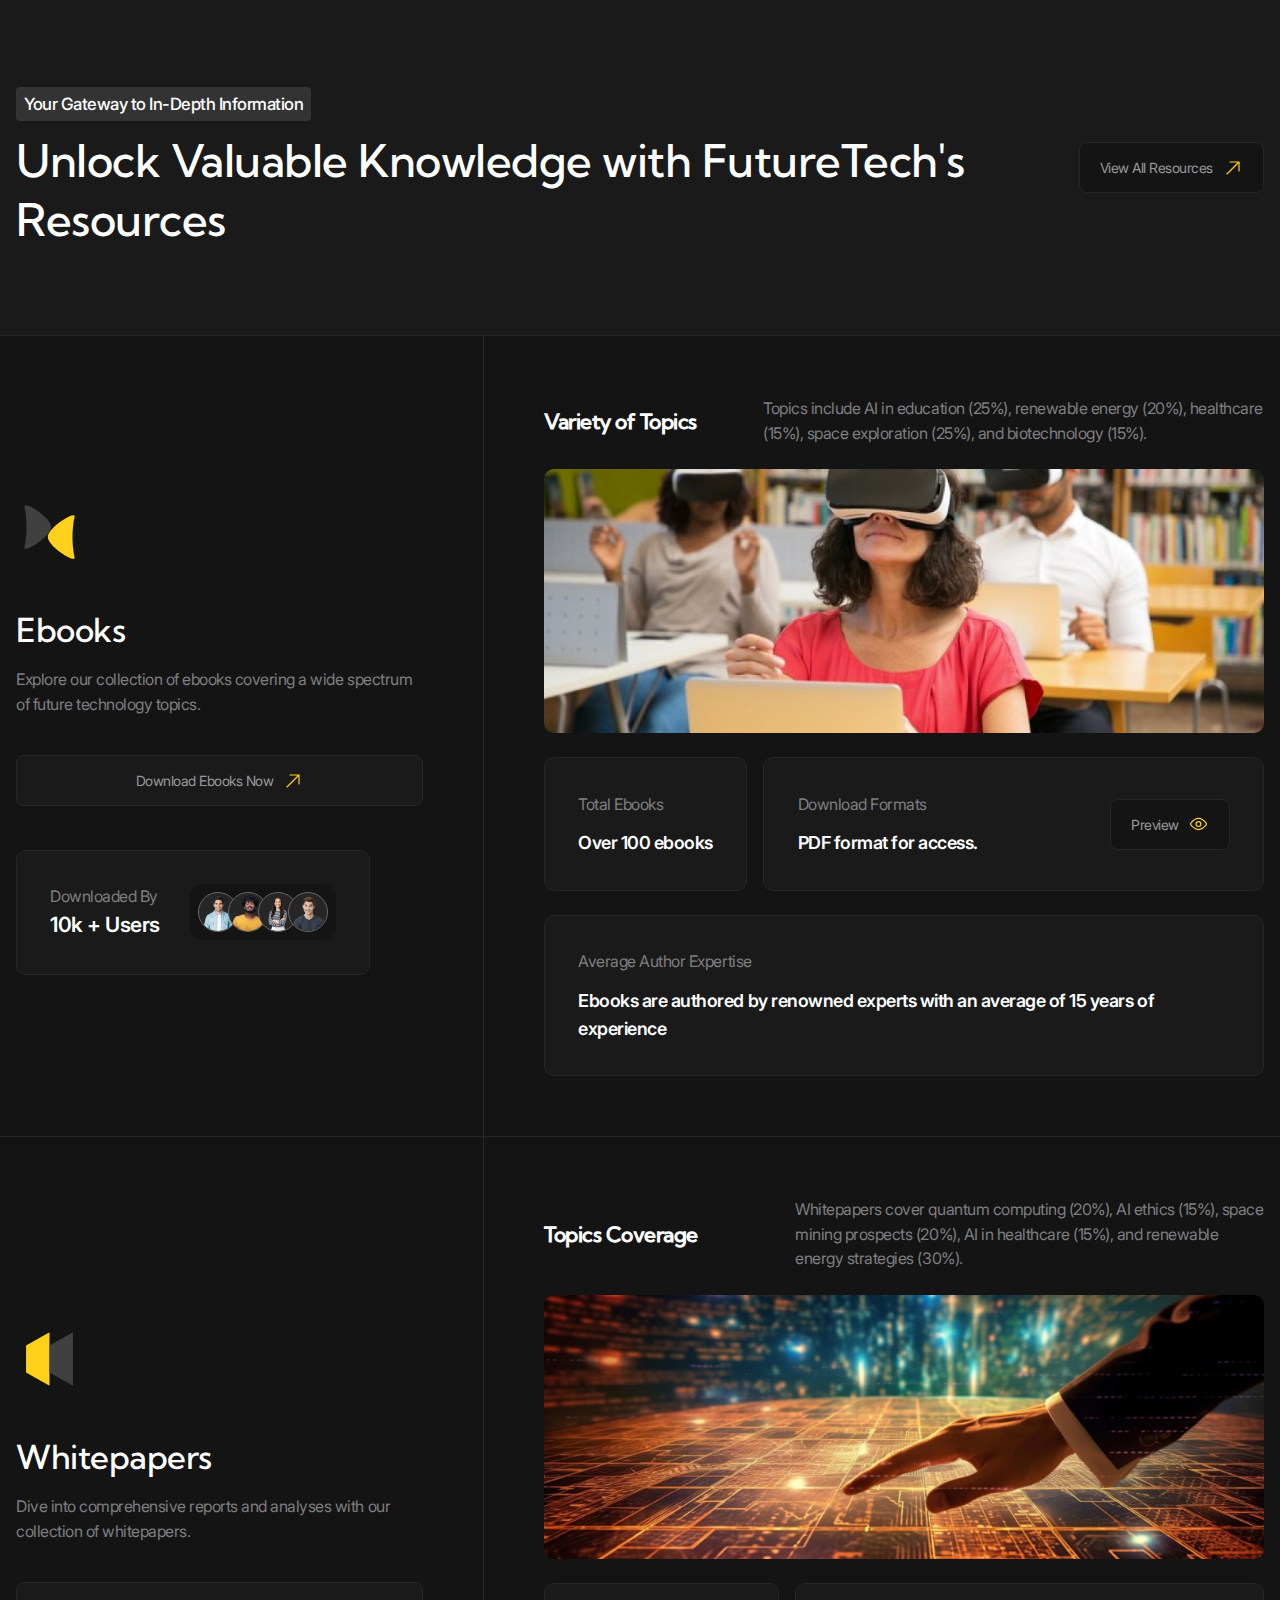
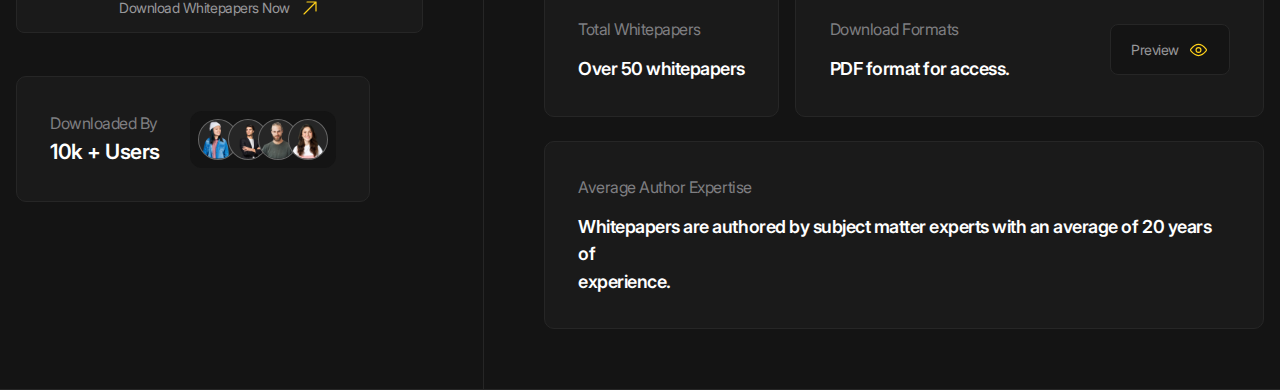
==== index.html @ 42b925a2 "made layout and adaptation of the resources section" ====
<!doctype html>
<html lang="en">
<head>
    <meta charset="UTF-8">
    <meta name="viewport"
          content="width=device-width, user-scalable=no, initial-scale=1.0, maximum-scale=1.0, minimum-scale=1.0">
    <meta http-equiv="X-UA-Compatible" content="ie=edge">
    <title>Future Tech | Home</title>
    <link rel="stylesheet" href="./styles/main.css">
    <script src="./scripts/main.js" type="module" defer></script>
</head>
<body>
<header class="header" data-js-header>
    <div class="header__promo">
        <div class="header__promo-inner container">
            <a href="#!" class="header__promo-link"><span class="icon icon__yellow-arrow">Subscribe to our Newsletter For New & latest Blogs and Resources</span></a>
        </div>
    </div>
    <div class="header__body">
        <div class="header__body-inner container">
            <a href="/" class="header__logo logo" aria-label="Home" title="Home">
                <img src="./images/logo.svg" alt="" class="logo__image" width="179" height="50">
            </a>
            <div class="header__overlay" data-js-header-overlay>
                <nav class="header__menu">
                    <ul class="header__menu-list">
                        <li class="header__menu-item">
                            <a href="#!" class="header__menu-link is-active">Home</a>
                        </li>
                        <li class="header__menu-item">
                            <a href="#!" class="header__menu-link">News</a>
                        </li>
                        <li class="header__menu-item">
                            <a href="#!" class="header__menu-link">Podcasts</a>
                        </li>
                        <li class="header__menu-item">
                            <a href="#!" class="header__menu-link">Resources</a>
                        </li>
                    </ul>
                </nav>
                <a href="#!" class="header__contact-us-link button button--accent">Contact Us</a>
            </div>

            <button
                    class="header__burger-button burger-button visible-mobile"
                    type="button"
                    aria-label="Open Menu"
                    title="Open Menu"
                    data-js-header-burger-button
            >
                <span class="burger-button__line"></span>
                <span class="burger-button__line"></span>
                <span class="burger-button__line"></span>
            </button>
        </div>
    </div>
</header>
<main>
    <section class="hero" aria-labelledby="hero-title">
        <div class="hero__main container">
            <div class="hero__body">
                <p class="hero__subtitle">Your Journey to Tomorrow Begins Here</p>
                <h1 class="hero__title" id="hero-title">Explore the Frontiers of Artificial Intelligence</h1>
                <div class="hero__description">
                    <p>Welcome to the epicenter of AI innovation. FutureTech AI News is your passport to a world where
                        machines think, learn, and reshape the future. Join us on this visionary expedition into the
                        heart of AI.</p>
                </div>
            </div>
            <div class="hero__metrics metrics full-vw-line full-vw-line--top full-vw-line--left">
                <dl class="metrics__list">
                    <div class="metrics__item">
                        <dt class="metrics__key">Resources available</dt>
                        <dd class="metrics__value h3">300 <span class="metrics__sign">+</span></dd>
                    </div>
                    <div class="metrics__item">
                        <dt class="metrics__key">Total Downloads</dt>
                        <dd class="metrics__value h3">12k <span class="metrics__sign">+</span></dd>
                    </div>
                    <div class="metrics__item">
                        <dt class="metrics__key">Active Users</dt>
                        <dd class="metrics__value h3">10k <span class="metrics__sign">+</span></dd>
                    </div>
                </dl>
            </div>
            <div class="hero__resources-preview resources-preview">
                <div class="hero__resources-preview__team team">
                    <img src="./images/team/1.png" alt="" width="60" height="60" class="team__person" loading="lazy">
                    <img src="./images/team/2.png" alt="" width="60" height="60" class="team__person" loading="lazy">
                    <img src="./images/team/3.png" alt="" width="60" height="60" class="team__person" loading="lazy">
                    <img src="./images/team/4.png" alt="" width="60" height="60" class="team__person" loading="lazy">
                </div>
                <div class="resources-preview__body">
                    <p class="resources-preview__title h5">Explore 1000+ resources</p>
                    <p class="resources-preview__subtitle">Over 1,000 articles on emerging tech trends and
                        breakthroughs.</p>
                </div>
                <a href="#!" class="resources-preview__button button">
                    <span class="icon icon__yellow-arrow">Explore Resources</span>
                </a>
            </div>
        </div>
        <div class="hero__advantages">
            <h2 class="visually-hidden">Our advantages</h2>
            <ul class="hero__advantages-list container">
                <li class="hero__advantages-item">
                    <div class="advantage-card">
                        <img src="./images/advantages/icon-1.svg" alt="" width="50" height="50"
                             class="advantage-card__image" loading="lazy">
                        <a href="#!" class="advantage-card__link">
                            <h3 class="advantage-card__title h6">Latest News Updates</h3>
                            <p class="advantage-card__subtitle">Stay Current</p>
                        </a>
                        <p class="advantage-card__details">Over 1,000 articles published monthly</p>
                    </div>
                </li>
                <li class="hero__advantages-item">
                    <div class="advantage-card">
                        <img src="./images/advantages/icon-2.svg" alt="" width="50" height="50"
                             class="advantage-card__image" loading="lazy">
                        <a href="#!" class="advantage-card__link">
                            <h3 class="advantage-card__title h6">Expert Contributors</h3>
                            <p class="advantage-card__subtitle">Trusted Insights</p>
                        </a>
                        <p class="advantage-card__details">50+ renowned AI experts on our team</p>
                    </div>
                </li>
                <li class="hero__advantages-item">
                    <div class="advantage-card">
                        <img src="./images/advantages/icon-3.svg" alt="" width="50" height="50"
                             class="advantage-card__image" loading="lazy">
                        <a href="#!" class="advantage-card__link">
                            <h3 class="advantage-card__title h6">Global Readership</h3>
                            <p class="advantage-card__subtitle">Worldwide Impact</p>
                        </a>
                        <p class="advantage-card__details">2 million monthly readers</p>
                    </div>
                </li>
            </ul>
        </div>
    </section>

    <section class="section" aria-labelledby="features-title">
        <header class="section__header">
            <div class="section__header-inner container">
                <div class="section__header-info">
                    <p class="section__subtitle tag">Unlock the Power of</p>
                    <h2 class="section__title" id="features-title">FutureTech Features</h2>
                </div>
            </div>
        </header>
        <div class="section__body">
            <ul class="list">
                <li class="list__item">
                    <div class="card container">
                        <div class="card__preview">
                            <div class="card__preview-main">
                                <img
                                        class="card__preview-icon"
                                        src="./images/features/1.svg"
                                        alt=""
                                        width="80"
                                        height="80"
                                        loading="lazy"
                                >
                                <div class="card__preview-info">
                                    <h3 class="card__preview-title">Future Technology Blog</h3>
                                    <div class="card__preview-description">
                                        <p>Stay informed with our blog section dedicated to future technology.</p>
                                    </div>
                                </div>
                            </div>
                        </div>
                        <div class="card__body">
                            <div class="card__grid card__grid--2-cols">
                                <div class="card__cell tile">
                                    <h4 class="card__cell-title h5">Quantity</h4>
                                    <p class="card__cell-description">Over 1,000 articles on emerging tech trends and
                                        breakthroughs.</p>
                                </div>
                                <div class="card__cell tile">
                                    <h4 class="card__cell-title h5">Variety</h4>
                                    <p class="card__cell-description">Articles cover fields like AI, robotics,
                                        biotechnology, and more.</p>
                                </div>
                                <div class="card__cell tile">
                                    <h4 class="card__cell-title h5">Frequency</h4>
                                    <p class="card__cell-description">Fresh content added daily to keep you up to
                                        date.</p>
                                </div>
                                <div class="card__cell tile">
                                    <h4 class="card__cell-title h5">Authoritative</h4>
                                    <p class="card__cell-description">Written by our team of tech experts and industry
                                        professionals.</p>
                                </div>
                            </div>
                        </div>
                    </div>
                </li>
                <li class="list__item">
                    <div class="card container">
                        <div class="card__preview">
                            <div class="card__preview-main">
                                <img
                                        class="card__preview-icon"
                                        src="./images/features/2.svg"
                                        alt="" width="80"
                                        height="80"
                                        loading="lazy"
                                >
                                <div class="card__preview-info">
                                    <h3 class="card__preview-title">Research Insights Blogs</h3>
                                    <div class="card__preview-description">
                                        <p>Dive deep into future technology concepts with our research section.</p>
                                    </div>
                                </div>
                            </div>
                        </div>
                        <div class="card__body">
                            <div class="card__grid card__grid--2-cols">
                                <div class="card__cell tile">
                                    <h4 class="card__cell-title h5">Depth</h4>
                                    <p class="card__cell-description">500+ research articles for in-depth
                                        understanding.</p>
                                </div>
                                <div class="card__cell tile">
                                    <h4 class="card__cell-title h5">Graphics</h4>
                                    <p class="card__cell-description">Visual aids and infographics to enhance
                                        comprehension.</p>
                                </div>
                                <div class="card__cell tile">
                                    <h4 class="card__cell-title h5">Trends</h4>
                                    <p class="card__cell-description">Explore emerging trends in future technology
                                        research.</p>
                                </div>
                                <div class="card__cell tile">
                                    <h4 class="card__cell-title h5">Contributors</h4>
                                    <p class="card__cell-description">Contributions from tech researchers and
                                        academics.</p>
                                </div>
                            </div>
                        </div>
                    </div>
                </li>
            </ul>
        </div>
    </section>

    <section class="section" aria-labelledby="blog-title">
        <header class="section__header">
            <div class="section__header-inner container">
                <div class="section__header-info">
                    <p class="section__subtitle tag">A Knowledge Treasure Trove</p>
                    <h2 class="section__title" id="blog-title">Explore FutureTech's In-Depth Blog Posts</h2>
                </div>
                <a href="#!" class="section__link button"><span
                        class="icon icon__yellow-arrow">View All Blogs</span></a>
            </div>
        </header>
        <div class="section__body tabs" data-js-tabs>
            <h3 class="visually-hidden" id="category-title">Blog Category</h3>
            <header class="tabs__header">
                <div
                        class="tabs__buttons container"
                        role="tablist"
                        aria-labelledby="blog-category-title"
                >
                    <button
                            class="tabs__button is-active"
                            id="tab-1"
                            type="button"
                            role="tab"
                            aria-controls="tabpanel-1"
                            data-js-tabs-button
                            aria-selected="false"
                    >
                        All
                    </button>
                    <button
                            class="tabs__button"
                            id="tab-2"
                            type="button"
                            role="tab"
                            aria-controls="tabpanel-2"
                            data-js-tabs-button
                            aria-selected="false"
                            tabindex="-1"
                    >
                        Quantum Computing
                    </button>
                    <button
                            class="tabs__button"
                            id="tab-3"
                            type="button"
                            role="tab"
                            aria-controls="tabpanel-3"
                            data-js-tabs-button
                            aria-selected="false"
                            tabindex="-1"
                    >
                        AI Ethics
                    </button>
                    <button
                            class="tabs__button"
                            id="tab-4"
                            type="button"
                            role="tab"
                            aria-controls="tabpanel-4"
                            data-js-tabs-button
                            aria-selected="false"
                            tabindex="-1"
                    >
                        Space Exploration
                    </button>
                    <button
                            class="tabs__button"
                            id="tab-5"
                            type="button"
                            role="tab"
                            aria-controls="tabpanel-5"
                            data-js-tabs-button
                            aria-selected="false"
                            tabindex="-1"
                    >
                        Biotechnology
                    </button>
                    <button
                            class="tabs__button"
                            id="tab-6"
                            type="button"
                            role="tab"
                            aria-controls="tabpanel-6"
                            data-js-tabs-button
                            aria-selected="false"
                            tabindex="-1"
                    >
                        Renewable Energy
                    </button>

                </div>
            </header>
            <div class="tabs__body">
                <div
                        class="tabs__content is-active"
                        id="tabpanel-1"
                        aria-labelledby="tab-1"
                        tabindex="0"
                        data-js-tabs-content
                >
                    <ul class="list">
                        <li class="list__item">
                            <article class="blog-card container">
                                <div class="blog-card__author person-card">
                                    <img
                                            class="person-card__image"
                                            src="./images/blog/1.png"
                                            alt=""
                                            width="80" height="80" loading="lazy"
                                    >
                                    <div class="person-card__body">
                                        <p class="person-card__name">John Techson</p>
                                        <p class="person-card__department">Quantum Computing</p>
                                    </div>
                                </div>
                                <div class="blog-card__body">
                                    <time class="blog-card__date h6" datetime="2023-10-15">October 15, 2023</time>
                                    <div class="blog-card__info">
                                        <h4 class="blog-card__title">The Quantum Leap in Computing</h4>
                                        <div class="blog-card__description">
                                            Explore the revolution in quantum computing, its applications, and its
                                            potential impact on various industries.
                                        </div>
                                    </div>
                                    <div class="blog-card__actions blog-actions">
                                        <ul class="blog-actions__list">
                                            <li class="blog-actions__item">
                                                <button
                                                        class="blog-actions__button is-active"
                                                        type="button"
                                                        aria-label="Dislike"
                                                        title="Dislike"
                                                >
                                                    <span class="blog-actions__icon-wrapper">
                                                        <svg width="24" height="25" viewBox="0 0 24 25" fill="none"
                                                             xmlns="http://www.w3.org/2000/svg">
                                                        <path d="M11.645 21.4107L11.6384 21.4071L11.6158 21.3949C11.5965 21.3844 11.5689 21.3693 11.5336 21.3496C11.4629 21.3101 11.3612 21.2524 11.233 21.1769C10.9765 21.0261 10.6132 20.8039 10.1785 20.515C9.31074 19.9381 8.15122 19.0901 6.9886 18.0063C4.68781 15.8615 2.25 12.6751 2.25 8.75C2.25 5.82194 4.7136 3.5 7.6875 3.5C9.43638 3.5 11.0023 4.29909 12 5.5516C12.9977 4.29909 14.5636 3.5 16.3125 3.5C19.2864 3.5 21.75 5.82194 21.75 8.75C21.75 12.6751 19.3122 15.8615 17.0114 18.0063C15.8488 19.0901 14.6893 19.9381 13.8215 20.515C13.3868 20.8039 13.0235 21.0261 12.767 21.1769C12.6388 21.2524 12.5371 21.3101 12.4664 21.3496C12.4311 21.3693 12.4035 21.3844 12.3842 21.3949L12.3616 21.4071L12.355 21.4107L12.3523 21.4121C12.1323 21.5289 11.8677 21.5289 11.6477 21.4121L11.645 21.4107Z"
                                                              stroke="#666666" stroke-width="1.5"
                                                              stroke-linejoin="round"/>
                                                        </svg>

                                                    </span>
                                                    <span>24.5k</span>
                                                </button>
                                            </li>
                                            <li class="blog-actions__item">
                                                <button
                                                        class="blog-actions__button"
                                                        type="button"
                                                        aria-label="Discuss"
                                                        title="Discuss"
                                                >
                                                    <span class="blog-actions__icon-wrapper">
                                                        <svg width="24" height="25" viewBox="0 0 24 25" fill="none"
                                                             xmlns="http://www.w3.org/2000/svg">
                                                        <path d="M8.48581 19.6888C9.54657 20.2083 10.7392 20.5 12 20.5C16.4183 20.5 20 16.9183 20 12.5C20 8.08172 16.4183 4.5 12 4.5C7.58172 4.5 4 8.08172 4 12.5C4 14.1401 4.49356 15.665 5.34026 16.9341M8.48581 19.6888L4 20.5L5.34026 16.9341M8.48581 19.6888L8.49231 19.6877M5.34026 16.9341L5.34154 16.9308"
                                                              stroke="#666666" stroke-width="1.5" stroke-linecap="round"
                                                              stroke-linejoin="round"/>
                                                        </svg>
                                                    </span>
                                                    <span>50</span>
                                                </button>
                                            </li>
                                            <li class="blog-actions__item">
                                                <button
                                                        class="blog-actions__button"
                                                        type="button"
                                                        aria-label="Share"
                                                        title="Share"
                                                >
                                                    <span class="blog-actions__icon-wrapper">
                                                        <svg width="24" height="25" viewBox="0 0 24 25" fill="none"
                                                             xmlns="http://www.w3.org/2000/svg">
                                                        <path d="M10.0384 14.4616L4.1719 11.7951C3.36454 11.4281 3.39898 10.2697 4.22673 9.95134L18.8999 4.30781C19.7087 3.99675 20.5033 4.79139 20.1922 5.60013L14.5487 20.2733C14.2303 21.1011 13.072 21.1355 12.705 20.3281L10.0384 14.4616ZM10.0384 14.4616L14.4231 10.077"
                                                              stroke="#666666" stroke-width="1.5" stroke-linecap="round"
                                                              stroke-linejoin="round"/>
                                                        </svg>
                                                    </span>
                                                    <span>20</span>
                                                </button>
                                            </li>
                                        </ul>
                                    </div>
                                </div>
                                <a href="#!" class="blog-card__link button">
                                    <span class="icon icon__yellow-arrow">View Blog</span>
                                </a>
                            </article>
                        </li>
                        <li class="list__item">
                            <article class="blog-card container">
                                <div class="blog-card__author person-card">
                                    <img
                                            class="person-card__image"
                                            src="./images/blog/2.png"
                                            alt=""
                                            width="80" height="80" loading="lazy"
                                    >
                                    <div class="person-card__body">
                                        <p class="person-card__name">Sarah Ethicist</p>
                                        <p class="person-card__department">AI Ethics</p>
                                    </div>
                                </div>
                                <div class="blog-card__body">
                                    <time class="blog-card__date h6" datetime="2023-9-5">November 5, 2023</time>
                                    <div class="blog-card__info">
                                        <h4 class="blog-card__title">The Ethical Dilemmas of AI</h4>
                                        <div class="blog-card__description">
                                            A deep dive into ethical challenges posed by AI, including bias, privacy,
                                            and transparency.
                                        </div>
                                    </div>
                                    <div class="blog-card__actions blog-actions">
                                        <ul class="blog-actions__list">
                                            <li class="blog-actions__item">
                                                <button
                                                        class="blog-actions__button"
                                                        type="button"
                                                        aria-label="Like"
                                                        title="Like"
                                                >
                                                    <span class="blog-actions__icon-wrapper">
                                                        <svg width="24" height="25" viewBox="0 0 24 25" fill="none"
                                                             xmlns="http://www.w3.org/2000/svg">
                                                        <path d="M11.645 21.4107L11.6384 21.4071L11.6158 21.3949C11.5965 21.3844 11.5689 21.3693 11.5336 21.3496C11.4629 21.3101 11.3612 21.2524 11.233 21.1769C10.9765 21.0261 10.6132 20.8039 10.1785 20.515C9.31074 19.9381 8.15122 19.0901 6.9886 18.0063C4.68781 15.8615 2.25 12.6751 2.25 8.75C2.25 5.82194 4.7136 3.5 7.6875 3.5C9.43638 3.5 11.0023 4.29909 12 5.5516C12.9977 4.29909 14.5636 3.5 16.3125 3.5C19.2864 3.5 21.75 5.82194 21.75 8.75C21.75 12.6751 19.3122 15.8615 17.0114 18.0063C15.8488 19.0901 14.6893 19.9381 13.8215 20.515C13.3868 20.8039 13.0235 21.0261 12.767 21.1769C12.6388 21.2524 12.5371 21.3101 12.4664 21.3496C12.4311 21.3693 12.4035 21.3844 12.3842 21.3949L12.3616 21.4071L12.355 21.4107L12.3523 21.4121C12.1323 21.5289 11.8677 21.5289 11.6477 21.4121L11.645 21.4107Z"
                                                              stroke="#666666" stroke-width="1.5"
                                                              stroke-linejoin="round"/>
                                                        </svg>

                                                    </span>
                                                    <span>32k</span>
                                                </button>
                                            </li>
                                            <li class="blog-actions__item">
                                                <button
                                                        class="blog-actions__button"
                                                        type="button"
                                                        aria-label="Discuss"
                                                        title="Discuss"
                                                >
                                                    <span class="blog-actions__icon-wrapper">
                                                        <svg width="24" height="25" viewBox="0 0 24 25" fill="none"
                                                             xmlns="http://www.w3.org/2000/svg">
                                                        <path d="M8.48581 19.6888C9.54657 20.2083 10.7392 20.5 12 20.5C16.4183 20.5 20 16.9183 20 12.5C20 8.08172 16.4183 4.5 12 4.5C7.58172 4.5 4 8.08172 4 12.5C4 14.1401 4.49356 15.665 5.34026 16.9341M8.48581 19.6888L4 20.5L5.34026 16.9341M8.48581 19.6888L8.49231 19.6877M5.34026 16.9341L5.34154 16.9308"
                                                              stroke="#666666" stroke-width="1.5" stroke-linecap="round"
                                                              stroke-linejoin="round"/>
                                                        </svg>
                                                    </span>
                                                    <span>72</span>
                                                </button>
                                            </li>
                                            <li class="blog-actions__item">
                                                <button
                                                        class="blog-actions__button"
                                                        type="button"
                                                        aria-label="Share"
                                                        title="Share"
                                                >
                                                    <span class="blog-actions__icon-wrapper">
                                                        <svg width="24" height="25" viewBox="0 0 24 25" fill="none"
                                                             xmlns="http://www.w3.org/2000/svg">
                                                        <path d="M10.0384 14.4616L4.1719 11.7951C3.36454 11.4281 3.39898 10.2697 4.22673 9.95134L18.8999 4.30781C19.7087 3.99675 20.5033 4.79139 20.1922 5.60013L14.5487 20.2733C14.2303 21.1011 13.072 21.1355 12.705 20.3281L10.0384 14.4616ZM10.0384 14.4616L14.4231 10.077"
                                                              stroke="#666666" stroke-width="1.5" stroke-linecap="round"
                                                              stroke-linejoin="round"/>
                                                        </svg>
                                                    </span>
                                                    <span>18</span>
                                                </button>
                                            </li>
                                        </ul>
                                    </div>
                                </div>
                                <a href="#!" class="blog-card__link button">
                                    <span class="icon icon__yellow-arrow">View Blog</span>
                                </a>
                            </article>
                        </li>
                        <li class="list__item">
                            <article class="blog-card container">
                                <div class="blog-card__author person-card">
                                    <img
                                            class="person-card__image"
                                            src="./images/blog/3.png"
                                            alt=""
                                            width="80" height="80" loading="lazy"
                                    >
                                    <div class="person-card__body">
                                        <p class="person-card__name">Astronomer X</p>
                                        <p class="person-card__department">Space Exploration</p>
                                    </div>
                                </div>
                                <div class="blog-card__body">
                                    <time class="blog-card__date h6" datetime="2023-10-11">December 10, 2023</time>
                                    <div class="blog-card__info">
                                        <h4 class="blog-card__title">The Quantum Leap in Computing</h4>
                                        <div class="blog-card__description">
                                            Explore the revolution in quantum computing, its applications, and its
                                            potential impact on various industries.
                                        </div>
                                    </div>
                                    <div class="blog-card__actions blog-actions">
                                        <ul class="blog-actions__list">
                                            <li class="blog-actions__item">
                                                <button
                                                        class="blog-actions__button"
                                                        type="button"
                                                        aria-label="Like"
                                                        title="Like"
                                                >
                                                    <span class="blog-actions__icon-wrapper">
                                                        <svg width="24" height="25" viewBox="0 0 24 25" fill="none"
                                                             xmlns="http://www.w3.org/2000/svg">
                                                        <path d="M11.645 21.4107L11.6384 21.4071L11.6158 21.3949C11.5965 21.3844 11.5689 21.3693 11.5336 21.3496C11.4629 21.3101 11.3612 21.2524 11.233 21.1769C10.9765 21.0261 10.6132 20.8039 10.1785 20.515C9.31074 19.9381 8.15122 19.0901 6.9886 18.0063C4.68781 15.8615 2.25 12.6751 2.25 8.75C2.25 5.82194 4.7136 3.5 7.6875 3.5C9.43638 3.5 11.0023 4.29909 12 5.5516C12.9977 4.29909 14.5636 3.5 16.3125 3.5C19.2864 3.5 21.75 5.82194 21.75 8.75C21.75 12.6751 19.3122 15.8615 17.0114 18.0063C15.8488 19.0901 14.6893 19.9381 13.8215 20.515C13.3868 20.8039 13.0235 21.0261 12.767 21.1769C12.6388 21.2524 12.5371 21.3101 12.4664 21.3496C12.4311 21.3693 12.4035 21.3844 12.3842 21.3949L12.3616 21.4071L12.355 21.4107L12.3523 21.4121C12.1323 21.5289 11.8677 21.5289 11.6477 21.4121L11.645 21.4107Z"
                                                              stroke="#666666" stroke-width="1.5"
                                                              stroke-linejoin="round"/>
                                                        </svg>

                                                    </span>
                                                    <span>20k</span>
                                                </button>
                                            </li>
                                            <li class="blog-actions__item">
                                                <button
                                                        class="blog-actions__button"
                                                        type="button"
                                                        aria-label="Discuss"
                                                        title="Discuss"
                                                >
                                                    <span class="blog-actions__icon-wrapper">
                                                        <svg width="24" height="25" viewBox="0 0 24 25" fill="none"
                                                             xmlns="http://www.w3.org/2000/svg">
                                                        <path d="M8.48581 19.6888C9.54657 20.2083 10.7392 20.5 12 20.5C16.4183 20.5 20 16.9183 20 12.5C20 8.08172 16.4183 4.5 12 4.5C7.58172 4.5 4 8.08172 4 12.5C4 14.1401 4.49356 15.665 5.34026 16.9341M8.48581 19.6888L4 20.5L5.34026 16.9341M8.48581 19.6888L8.49231 19.6877M5.34026 16.9341L5.34154 16.9308"
                                                              stroke="#666666" stroke-width="1.5" stroke-linecap="round"
                                                              stroke-linejoin="round"/>
                                                        </svg>
                                                    </span>
                                                    <span>31</span>
                                                </button>
                                            </li>
                                            <li class="blog-actions__item">
                                                <button
                                                        class="blog-actions__button"
                                                        type="button"
                                                        aria-label="Share"
                                                        title="Share"
                                                >
                                                    <span class="blog-actions__icon-wrapper">
                                                        <svg width="24" height="25" viewBox="0 0 24 25" fill="none"
                                                             xmlns="http://www.w3.org/2000/svg">
                                                        <path d="M10.0384 14.4616L4.1719 11.7951C3.36454 11.4281 3.39898 10.2697 4.22673 9.95134L18.8999 4.30781C19.7087 3.99675 20.5033 4.79139 20.1922 5.60013L14.5487 20.2733C14.2303 21.1011 13.072 21.1355 12.705 20.3281L10.0384 14.4616ZM10.0384 14.4616L14.4231 10.077"
                                                              stroke="#666666" stroke-width="1.5" stroke-linecap="round"
                                                              stroke-linejoin="round"/>
                                                        </svg>
                                                    </span>
                                                    <span>12</span>
                                                </button>
                                            </li>
                                        </ul>
                                    </div>
                                </div>
                                <a href="#!" class="blog-card__link button">
                                    <span class="icon icon__yellow-arrow">View Blog</span>
                                </a>
                            </article>
                        </li>
                    </ul>
                </div>
                <div
                        class="tabs__content"
                        id="tabpanel-2"
                        aria-labelledby="tab-2"
                        tabindex="0"
                        data-js-tabs-content
                >
                    <ul class="list">
                        <li class="list__item">
                            <article class="blog-card container">
                                <div class="blog-card__author person-card">
                                    <img
                                            class="person-card__image"
                                            src="./images/blog/3.png"
                                            alt=""
                                            width="80" height="80" loading="lazy"
                                    >
                                    <div class="person-card__body">
                                        <p class="person-card__name">Tech Johnson</p>
                                        <p class="person-card__department">Compute</p>
                                    </div>
                                </div>
                                <div class="blog-card__body">
                                    <time class="blog-card__date h6" datetime="2024-10-25">October 25, 2024</time>
                                    <div class="blog-card__info">
                                        <h4 class="blog-card__title">The Quantum Leap in Computing</h4>
                                        <div class="blog-card__description">
                                            Explore the revolution in quantum computing, its applications, and its
                                            potential impact on various industries.
                                        </div>
                                    </div>
                                    <div class="blog-card__actions blog-actions">
                                        <ul class="blog-actions__list">
                                            <li class="blog-actions__item">
                                                <button
                                                        class="blog-actions__button is-active"
                                                        type="button"
                                                        aria-label="Dislike"
                                                        title="Dislike"
                                                >
                                                    <span class="blog-actions__icon-wrapper">
                                                        <svg width="24" height="25" viewBox="0 0 24 25" fill="none"
                                                             xmlns="http://www.w3.org/2000/svg">
                                                        <path d="M11.645 21.4107L11.6384 21.4071L11.6158 21.3949C11.5965 21.3844 11.5689 21.3693 11.5336 21.3496C11.4629 21.3101 11.3612 21.2524 11.233 21.1769C10.9765 21.0261 10.6132 20.8039 10.1785 20.515C9.31074 19.9381 8.15122 19.0901 6.9886 18.0063C4.68781 15.8615 2.25 12.6751 2.25 8.75C2.25 5.82194 4.7136 3.5 7.6875 3.5C9.43638 3.5 11.0023 4.29909 12 5.5516C12.9977 4.29909 14.5636 3.5 16.3125 3.5C19.2864 3.5 21.75 5.82194 21.75 8.75C21.75 12.6751 19.3122 15.8615 17.0114 18.0063C15.8488 19.0901 14.6893 19.9381 13.8215 20.515C13.3868 20.8039 13.0235 21.0261 12.767 21.1769C12.6388 21.2524 12.5371 21.3101 12.4664 21.3496C12.4311 21.3693 12.4035 21.3844 12.3842 21.3949L12.3616 21.4071L12.355 21.4107L12.3523 21.4121C12.1323 21.5289 11.8677 21.5289 11.6477 21.4121L11.645 21.4107Z"
                                                              stroke="#666666" stroke-width="1.5"
                                                              stroke-linejoin="round"/>
                                                        </svg>

                                                    </span>
                                                    <span>24.5k</span>
                                                </button>
                                            </li>
                                            <li class="blog-actions__item">
                                                <button
                                                        class="blog-actions__button"
                                                        type="button"
                                                        aria-label="Discuss"
                                                        title="Discuss"
                                                >
                                                    <span class="blog-actions__icon-wrapper">
                                                        <svg width="24" height="25" viewBox="0 0 24 25" fill="none"
                                                             xmlns="http://www.w3.org/2000/svg">
                                                        <path d="M8.48581 19.6888C9.54657 20.2083 10.7392 20.5 12 20.5C16.4183 20.5 20 16.9183 20 12.5C20 8.08172 16.4183 4.5 12 4.5C7.58172 4.5 4 8.08172 4 12.5C4 14.1401 4.49356 15.665 5.34026 16.9341M8.48581 19.6888L4 20.5L5.34026 16.9341M8.48581 19.6888L8.49231 19.6877M5.34026 16.9341L5.34154 16.9308"
                                                              stroke="#666666" stroke-width="1.5" stroke-linecap="round"
                                                              stroke-linejoin="round"/>
                                                        </svg>
                                                    </span>
                                                    <span>50</span>
                                                </button>
                                            </li>
                                            <li class="blog-actions__item">
                                                <button
                                                        class="blog-actions__button"
                                                        type="button"
                                                        aria-label="Share"
                                                        title="Share"
                                                >
                                                    <span class="blog-actions__icon-wrapper">
                                                        <svg width="24" height="25" viewBox="0 0 24 25" fill="none"
                                                             xmlns="http://www.w3.org/2000/svg">
                                                        <path d="M10.0384 14.4616L4.1719 11.7951C3.36454 11.4281 3.39898 10.2697 4.22673 9.95134L18.8999 4.30781C19.7087 3.99675 20.5033 4.79139 20.1922 5.60013L14.5487 20.2733C14.2303 21.1011 13.072 21.1355 12.705 20.3281L10.0384 14.4616ZM10.0384 14.4616L14.4231 10.077"
                                                              stroke="#666666" stroke-width="1.5" stroke-linecap="round"
                                                              stroke-linejoin="round"/>
                                                        </svg>
                                                    </span>
                                                    <span>20</span>
                                                </button>
                                            </li>
                                        </ul>
                                    </div>
                                </div>
                                <a href="#!" class="blog-card__link button">
                                    <span class="icon icon__yellow-arrow">View Blog</span>
                                </a>
                            </article>
                        </li>
                        <li class="list__item">
                            <article class="blog-card container">
                                <div class="blog-card__author person-card">
                                    <img
                                            class="person-card__image"
                                            src="./images/blog/1.png"
                                            alt=""
                                            width="80" height="80" loading="lazy"
                                    >
                                    <div class="person-card__body">
                                        <p class="person-card__name">Ethi Sarahim</p>
                                        <p class="person-card__department">Data Science</p>
                                    </div>
                                </div>
                                <div class="blog-card__body">
                                    <time class="blog-card__date h6" datetime="2023-9-5">November 5, 2023</time>
                                    <div class="blog-card__info">
                                        <h4 class="blog-card__title">The Ethical Dilemmas of AI</h4>
                                        <div class="blog-card__description">
                                            A deep dive into ethical challenges posed by AI, including bias, privacy,
                                            and transparency.
                                        </div>
                                    </div>
                                    <div class="blog-card__actions blog-actions">
                                        <ul class="blog-actions__list">
                                            <li class="blog-actions__item">
                                                <button
                                                        class="blog-actions__button"
                                                        type="button"
                                                        aria-label="Like"
                                                        title="Like"
                                                >
                                                    <span class="blog-actions__icon-wrapper">
                                                        <svg width="24" height="25" viewBox="0 0 24 25" fill="none"
                                                             xmlns="http://www.w3.org/2000/svg">
                                                        <path d="M11.645 21.4107L11.6384 21.4071L11.6158 21.3949C11.5965 21.3844 11.5689 21.3693 11.5336 21.3496C11.4629 21.3101 11.3612 21.2524 11.233 21.1769C10.9765 21.0261 10.6132 20.8039 10.1785 20.515C9.31074 19.9381 8.15122 19.0901 6.9886 18.0063C4.68781 15.8615 2.25 12.6751 2.25 8.75C2.25 5.82194 4.7136 3.5 7.6875 3.5C9.43638 3.5 11.0023 4.29909 12 5.5516C12.9977 4.29909 14.5636 3.5 16.3125 3.5C19.2864 3.5 21.75 5.82194 21.75 8.75C21.75 12.6751 19.3122 15.8615 17.0114 18.0063C15.8488 19.0901 14.6893 19.9381 13.8215 20.515C13.3868 20.8039 13.0235 21.0261 12.767 21.1769C12.6388 21.2524 12.5371 21.3101 12.4664 21.3496C12.4311 21.3693 12.4035 21.3844 12.3842 21.3949L12.3616 21.4071L12.355 21.4107L12.3523 21.4121C12.1323 21.5289 11.8677 21.5289 11.6477 21.4121L11.645 21.4107Z"
                                                              stroke="#666666" stroke-width="1.5"
                                                              stroke-linejoin="round"/>
                                                        </svg>

                                                    </span>
                                                    <span>32k</span>
                                                </button>
                                            </li>
                                            <li class="blog-actions__item">
                                                <button
                                                        class="blog-actions__button"
                                                        type="button"
                                                        aria-label="Discuss"
                                                        title="Discuss"
                                                >
                                                    <span class="blog-actions__icon-wrapper">
                                                        <svg width="24" height="25" viewBox="0 0 24 25" fill="none"
                                                             xmlns="http://www.w3.org/2000/svg">
                                                        <path d="M8.48581 19.6888C9.54657 20.2083 10.7392 20.5 12 20.5C16.4183 20.5 20 16.9183 20 12.5C20 8.08172 16.4183 4.5 12 4.5C7.58172 4.5 4 8.08172 4 12.5C4 14.1401 4.49356 15.665 5.34026 16.9341M8.48581 19.6888L4 20.5L5.34026 16.9341M8.48581 19.6888L8.49231 19.6877M5.34026 16.9341L5.34154 16.9308"
                                                              stroke="#666666" stroke-width="1.5" stroke-linecap="round"
                                                              stroke-linejoin="round"/>
                                                        </svg>
                                                    </span>
                                                    <span>72</span>
                                                </button>
                                            </li>
                                            <li class="blog-actions__item">
                                                <button
                                                        class="blog-actions__button"
                                                        type="button"
                                                        aria-label="Share"
                                                        title="Share"
                                                >
                                                    <span class="blog-actions__icon-wrapper">
                                                        <svg width="24" height="25" viewBox="0 0 24 25" fill="none"
                                                             xmlns="http://www.w3.org/2000/svg">
                                                        <path d="M10.0384 14.4616L4.1719 11.7951C3.36454 11.4281 3.39898 10.2697 4.22673 9.95134L18.8999 4.30781C19.7087 3.99675 20.5033 4.79139 20.1922 5.60013L14.5487 20.2733C14.2303 21.1011 13.072 21.1355 12.705 20.3281L10.0384 14.4616ZM10.0384 14.4616L14.4231 10.077"
                                                              stroke="#666666" stroke-width="1.5" stroke-linecap="round"
                                                              stroke-linejoin="round"/>
                                                        </svg>
                                                    </span>
                                                    <span>18</span>
                                                </button>
                                            </li>
                                        </ul>
                                    </div>
                                </div>
                                <a href="#!" class="blog-card__link button">
                                    <span class="icon icon__yellow-arrow">View Blog</span>
                                </a>
                            </article>
                        </li>
                        <li class="list__item">
                            <article class="blog-card container">
                                <div class="blog-card__author person-card">
                                    <img
                                            class="person-card__image"
                                            src="./images/blog/3.png"
                                            alt=""
                                            width="80" height="80" loading="lazy"
                                    >
                                    <div class="person-card__body">
                                        <p class="person-card__name">Astronomer X</p>
                                        <p class="person-card__department">Space Exploration</p>
                                    </div>
                                </div>
                                <div class="blog-card__body">
                                    <time class="blog-card__date h6" datetime="2023-10-11">December 10, 2023</time>
                                    <div class="blog-card__info">
                                        <h4 class="blog-card__title">The Quantum Leap in Computing</h4>
                                        <div class="blog-card__description">
                                            Explore the revolution in quantum computing, its applications, and its
                                            potential impact on various industries.
                                        </div>
                                    </div>
                                    <div class="blog-card__actions blog-actions">
                                        <ul class="blog-actions__list">
                                            <li class="blog-actions__item">
                                                <button
                                                        class="blog-actions__button"
                                                        type="button"
                                                        aria-label="Like"
                                                        title="Like"
                                                >
                                                    <span class="blog-actions__icon-wrapper">
                                                        <svg width="24" height="25" viewBox="0 0 24 25" fill="none"
                                                             xmlns="http://www.w3.org/2000/svg">
                                                        <path d="M11.645 21.4107L11.6384 21.4071L11.6158 21.3949C11.5965 21.3844 11.5689 21.3693 11.5336 21.3496C11.4629 21.3101 11.3612 21.2524 11.233 21.1769C10.9765 21.0261 10.6132 20.8039 10.1785 20.515C9.31074 19.9381 8.15122 19.0901 6.9886 18.0063C4.68781 15.8615 2.25 12.6751 2.25 8.75C2.25 5.82194 4.7136 3.5 7.6875 3.5C9.43638 3.5 11.0023 4.29909 12 5.5516C12.9977 4.29909 14.5636 3.5 16.3125 3.5C19.2864 3.5 21.75 5.82194 21.75 8.75C21.75 12.6751 19.3122 15.8615 17.0114 18.0063C15.8488 19.0901 14.6893 19.9381 13.8215 20.515C13.3868 20.8039 13.0235 21.0261 12.767 21.1769C12.6388 21.2524 12.5371 21.3101 12.4664 21.3496C12.4311 21.3693 12.4035 21.3844 12.3842 21.3949L12.3616 21.4071L12.355 21.4107L12.3523 21.4121C12.1323 21.5289 11.8677 21.5289 11.6477 21.4121L11.645 21.4107Z"
                                                              stroke="#666666" stroke-width="1.5"
                                                              stroke-linejoin="round"/>
                                                        </svg>

                                                    </span>
                                                    <span>20k</span>
                                                </button>
                                            </li>
                                            <li class="blog-actions__item">
                                                <button
                                                        class="blog-actions__button"
                                                        type="button"
                                                        aria-label="Discuss"
                                                        title="Discuss"
                                                >
                                                    <span class="blog-actions__icon-wrapper">
                                                        <svg width="24" height="25" viewBox="0 0 24 25" fill="none"
                                                             xmlns="http://www.w3.org/2000/svg">
                                                        <path d="M8.48581 19.6888C9.54657 20.2083 10.7392 20.5 12 20.5C16.4183 20.5 20 16.9183 20 12.5C20 8.08172 16.4183 4.5 12 4.5C7.58172 4.5 4 8.08172 4 12.5C4 14.1401 4.49356 15.665 5.34026 16.9341M8.48581 19.6888L4 20.5L5.34026 16.9341M8.48581 19.6888L8.49231 19.6877M5.34026 16.9341L5.34154 16.9308"
                                                              stroke="#666666" stroke-width="1.5" stroke-linecap="round"
                                                              stroke-linejoin="round"/>
                                                        </svg>
                                                    </span>
                                                    <span>31</span>
                                                </button>
                                            </li>
                                            <li class="blog-actions__item">
                                                <button
                                                        class="blog-actions__button"
                                                        type="button"
                                                        aria-label="Share"
                                                        title="Share"
                                                >
                                                    <span class="blog-actions__icon-wrapper">
                                                        <svg width="24" height="25" viewBox="0 0 24 25" fill="none"
                                                             xmlns="http://www.w3.org/2000/svg">
                                                        <path d="M10.0384 14.4616L4.1719 11.7951C3.36454 11.4281 3.39898 10.2697 4.22673 9.95134L18.8999 4.30781C19.7087 3.99675 20.5033 4.79139 20.1922 5.60013L14.5487 20.2733C14.2303 21.1011 13.072 21.1355 12.705 20.3281L10.0384 14.4616ZM10.0384 14.4616L14.4231 10.077"
                                                              stroke="#666666" stroke-width="1.5" stroke-linecap="round"
                                                              stroke-linejoin="round"/>
                                                        </svg>
                                                    </span>
                                                    <span>12</span>
                                                </button>
                                            </li>
                                        </ul>
                                    </div>
                                </div>
                                <a href="#!" class="blog-card__link button">
                                    <span class="icon icon__yellow-arrow">View Blog</span>
                                </a>
                            </article>
                        </li>
                    </ul>
                </div>
                <div
                        class="tabs__content"
                        id="tabpanel-3"
                        aria-labelledby="tab-3"
                        tabindex="0"
                        data-js-tabs-content
                >
                    <ul class="list">
                        <li class="list__item">
                            <article class="blog-card container">
                                <div class="blog-card__author person-card">
                                    <img
                                            class="person-card__image"
                                            src="./images/blog/1.png"
                                            alt=""
                                            width="80" height="80" loading="lazy"
                                    >
                                    <div class="person-card__body">
                                        <p class="person-card__name">Tech Johnson</p>
                                        <p class="person-card__department">Compute</p>
                                    </div>
                                </div>
                                <div class="blog-card__body">
                                    <time class="blog-card__date h6" datetime="2024-10-25">October 25, 2024</time>
                                    <div class="blog-card__info">
                                        <h4 class="blog-card__title">The Quantum Leap in Computing</h4>
                                        <div class="blog-card__description">
                                            Explore the revolution in quantum computing, its applications, and its
                                            potential impact on various industries.
                                        </div>
                                    </div>
                                    <div class="blog-card__actions blog-actions">
                                        <ul class="blog-actions__list">
                                            <li class="blog-actions__item">
                                                <button
                                                        class="blog-actions__button is-active"
                                                        type="button"
                                                        aria-label="Dislike"
                                                        title="Dislike"
                                                >
                                                    <span class="blog-actions__icon-wrapper">
                                                        <svg width="24" height="25" viewBox="0 0 24 25" fill="none"
                                                             xmlns="http://www.w3.org/2000/svg">
                                                        <path d="M11.645 21.4107L11.6384 21.4071L11.6158 21.3949C11.5965 21.3844 11.5689 21.3693 11.5336 21.3496C11.4629 21.3101 11.3612 21.2524 11.233 21.1769C10.9765 21.0261 10.6132 20.8039 10.1785 20.515C9.31074 19.9381 8.15122 19.0901 6.9886 18.0063C4.68781 15.8615 2.25 12.6751 2.25 8.75C2.25 5.82194 4.7136 3.5 7.6875 3.5C9.43638 3.5 11.0023 4.29909 12 5.5516C12.9977 4.29909 14.5636 3.5 16.3125 3.5C19.2864 3.5 21.75 5.82194 21.75 8.75C21.75 12.6751 19.3122 15.8615 17.0114 18.0063C15.8488 19.0901 14.6893 19.9381 13.8215 20.515C13.3868 20.8039 13.0235 21.0261 12.767 21.1769C12.6388 21.2524 12.5371 21.3101 12.4664 21.3496C12.4311 21.3693 12.4035 21.3844 12.3842 21.3949L12.3616 21.4071L12.355 21.4107L12.3523 21.4121C12.1323 21.5289 11.8677 21.5289 11.6477 21.4121L11.645 21.4107Z"
                                                              stroke="#666666" stroke-width="1.5"
                                                              stroke-linejoin="round"/>
                                                        </svg>

                                                    </span>
                                                    <span>24.5k</span>
                                                </button>
                                            </li>
                                            <li class="blog-actions__item">
                                                <button
                                                        class="blog-actions__button"
                                                        type="button"
                                                        aria-label="Discuss"
                                                        title="Discuss"
                                                >
                                                    <span class="blog-actions__icon-wrapper">
                                                        <svg width="24" height="25" viewBox="0 0 24 25" fill="none"
                                                             xmlns="http://www.w3.org/2000/svg">
                                                        <path d="M8.48581 19.6888C9.54657 20.2083 10.7392 20.5 12 20.5C16.4183 20.5 20 16.9183 20 12.5C20 8.08172 16.4183 4.5 12 4.5C7.58172 4.5 4 8.08172 4 12.5C4 14.1401 4.49356 15.665 5.34026 16.9341M8.48581 19.6888L4 20.5L5.34026 16.9341M8.48581 19.6888L8.49231 19.6877M5.34026 16.9341L5.34154 16.9308"
                                                              stroke="#666666" stroke-width="1.5" stroke-linecap="round"
                                                              stroke-linejoin="round"/>
                                                        </svg>
                                                    </span>
                                                    <span>50</span>
                                                </button>
                                            </li>
                                            <li class="blog-actions__item">
                                                <button
                                                        class="blog-actions__button"
                                                        type="button"
                                                        aria-label="Share"
                                                        title="Share"
                                                >
                                                    <span class="blog-actions__icon-wrapper">
                                                        <svg width="24" height="25" viewBox="0 0 24 25" fill="none"
                                                             xmlns="http://www.w3.org/2000/svg">
                                                        <path d="M10.0384 14.4616L4.1719 11.7951C3.36454 11.4281 3.39898 10.2697 4.22673 9.95134L18.8999 4.30781C19.7087 3.99675 20.5033 4.79139 20.1922 5.60013L14.5487 20.2733C14.2303 21.1011 13.072 21.1355 12.705 20.3281L10.0384 14.4616ZM10.0384 14.4616L14.4231 10.077"
                                                              stroke="#666666" stroke-width="1.5" stroke-linecap="round"
                                                              stroke-linejoin="round"/>
                                                        </svg>
                                                    </span>
                                                    <span>20</span>
                                                </button>
                                            </li>
                                        </ul>
                                    </div>
                                </div>
                                <a href="#!" class="blog-card__link button">
                                    <span class="icon icon__yellow-arrow">View Blog</span>
                                </a>
                            </article>
                        </li>
                        <li class="list__item">
                            <article class="blog-card container">
                                <div class="blog-card__author person-card">
                                    <img
                                            class="person-card__image"
                                            src="./images/blog/2.png"
                                            alt=""
                                            width="80" height="80" loading="lazy"
                                    >
                                    <div class="person-card__body">
                                        <p class="person-card__name">Ethi Sarahim</p>
                                        <p class="person-card__department">Data Science</p>
                                    </div>
                                </div>
                                <div class="blog-card__body">
                                    <time class="blog-card__date h6" datetime="2023-9-5">November 5, 2023</time>
                                    <div class="blog-card__info">
                                        <h4 class="blog-card__title">The Ethical Dilemmas of AI</h4>
                                        <div class="blog-card__description">
                                            A deep dive into ethical challenges posed by AI, including bias, privacy,
                                            and transparency.
                                        </div>
                                    </div>
                                    <div class="blog-card__actions blog-actions">
                                        <ul class="blog-actions__list">
                                            <li class="blog-actions__item">
                                                <button
                                                        class="blog-actions__button"
                                                        type="button"
                                                        aria-label="Like"
                                                        title="Like"
                                                >
                                                    <span class="blog-actions__icon-wrapper">
                                                        <svg width="24" height="25" viewBox="0 0 24 25" fill="none"
                                                             xmlns="http://www.w3.org/2000/svg">
                                                        <path d="M11.645 21.4107L11.6384 21.4071L11.6158 21.3949C11.5965 21.3844 11.5689 21.3693 11.5336 21.3496C11.4629 21.3101 11.3612 21.2524 11.233 21.1769C10.9765 21.0261 10.6132 20.8039 10.1785 20.515C9.31074 19.9381 8.15122 19.0901 6.9886 18.0063C4.68781 15.8615 2.25 12.6751 2.25 8.75C2.25 5.82194 4.7136 3.5 7.6875 3.5C9.43638 3.5 11.0023 4.29909 12 5.5516C12.9977 4.29909 14.5636 3.5 16.3125 3.5C19.2864 3.5 21.75 5.82194 21.75 8.75C21.75 12.6751 19.3122 15.8615 17.0114 18.0063C15.8488 19.0901 14.6893 19.9381 13.8215 20.515C13.3868 20.8039 13.0235 21.0261 12.767 21.1769C12.6388 21.2524 12.5371 21.3101 12.4664 21.3496C12.4311 21.3693 12.4035 21.3844 12.3842 21.3949L12.3616 21.4071L12.355 21.4107L12.3523 21.4121C12.1323 21.5289 11.8677 21.5289 11.6477 21.4121L11.645 21.4107Z"
                                                              stroke="#666666" stroke-width="1.5"
                                                              stroke-linejoin="round"/>
                                                        </svg>

                                                    </span>
                                                    <span>32k</span>
                                                </button>
                                            </li>
                                            <li class="blog-actions__item">
                                                <button
                                                        class="blog-actions__button"
                                                        type="button"
                                                        aria-label="Discuss"
                                                        title="Discuss"
                                                >
                                                    <span class="blog-actions__icon-wrapper">
                                                        <svg width="24" height="25" viewBox="0 0 24 25" fill="none"
                                                             xmlns="http://www.w3.org/2000/svg">
                                                        <path d="M8.48581 19.6888C9.54657 20.2083 10.7392 20.5 12 20.5C16.4183 20.5 20 16.9183 20 12.5C20 8.08172 16.4183 4.5 12 4.5C7.58172 4.5 4 8.08172 4 12.5C4 14.1401 4.49356 15.665 5.34026 16.9341M8.48581 19.6888L4 20.5L5.34026 16.9341M8.48581 19.6888L8.49231 19.6877M5.34026 16.9341L5.34154 16.9308"
                                                              stroke="#666666" stroke-width="1.5" stroke-linecap="round"
                                                              stroke-linejoin="round"/>
                                                        </svg>
                                                    </span>
                                                    <span>72</span>
                                                </button>
                                            </li>
                                            <li class="blog-actions__item">
                                                <button
                                                        class="blog-actions__button"
                                                        type="button"
                                                        aria-label="Share"
                                                        title="Share"
                                                >
                                                    <span class="blog-actions__icon-wrapper">
                                                        <svg width="24" height="25" viewBox="0 0 24 25" fill="none"
                                                             xmlns="http://www.w3.org/2000/svg">
                                                        <path d="M10.0384 14.4616L4.1719 11.7951C3.36454 11.4281 3.39898 10.2697 4.22673 9.95134L18.8999 4.30781C19.7087 3.99675 20.5033 4.79139 20.1922 5.60013L14.5487 20.2733C14.2303 21.1011 13.072 21.1355 12.705 20.3281L10.0384 14.4616ZM10.0384 14.4616L14.4231 10.077"
                                                              stroke="#666666" stroke-width="1.5" stroke-linecap="round"
                                                              stroke-linejoin="round"/>
                                                        </svg>
                                                    </span>
                                                    <span>18</span>
                                                </button>
                                            </li>
                                        </ul>
                                    </div>
                                </div>
                                <a href="#!" class="blog-card__link button">
                                    <span class="icon icon__yellow-arrow">View Blog</span>
                                </a>
                            </article>
                        </li>
                        <li class="list__item">
                            <article class="blog-card container">
                                <div class="blog-card__author person-card">
                                    <img
                                            class="person-card__image"
                                            src="./images/blog/3.png"
                                            alt=""
                                            width="80" height="80" loading="lazy"
                                    >
                                    <div class="person-card__body">
                                        <p class="person-card__name">Astronomer X</p>
                                        <p class="person-card__department">Space Exploration</p>
                                    </div>
                                </div>
                                <div class="blog-card__body">
                                    <time class="blog-card__date h6" datetime="2023-10-11">December 10, 2023</time>
                                    <div class="blog-card__info">
                                        <h4 class="blog-card__title">The Quantum Leap in Computing</h4>
                                        <div class="blog-card__description">
                                            Explore the revolution in quantum computing, its applications, and its
                                            potential impact on various industries.
                                        </div>
                                    </div>
                                    <div class="blog-card__actions blog-actions">
                                        <ul class="blog-actions__list">
                                            <li class="blog-actions__item">
                                                <button
                                                        class="blog-actions__button"
                                                        type="button"
                                                        aria-label="Like"
                                                        title="Like"
                                                >
                                                    <span class="blog-actions__icon-wrapper">
                                                        <svg width="24" height="25" viewBox="0 0 24 25" fill="none"
                                                             xmlns="http://www.w3.org/2000/svg">
                                                        <path d="M11.645 21.4107L11.6384 21.4071L11.6158 21.3949C11.5965 21.3844 11.5689 21.3693 11.5336 21.3496C11.4629 21.3101 11.3612 21.2524 11.233 21.1769C10.9765 21.0261 10.6132 20.8039 10.1785 20.515C9.31074 19.9381 8.15122 19.0901 6.9886 18.0063C4.68781 15.8615 2.25 12.6751 2.25 8.75C2.25 5.82194 4.7136 3.5 7.6875 3.5C9.43638 3.5 11.0023 4.29909 12 5.5516C12.9977 4.29909 14.5636 3.5 16.3125 3.5C19.2864 3.5 21.75 5.82194 21.75 8.75C21.75 12.6751 19.3122 15.8615 17.0114 18.0063C15.8488 19.0901 14.6893 19.9381 13.8215 20.515C13.3868 20.8039 13.0235 21.0261 12.767 21.1769C12.6388 21.2524 12.5371 21.3101 12.4664 21.3496C12.4311 21.3693 12.4035 21.3844 12.3842 21.3949L12.3616 21.4071L12.355 21.4107L12.3523 21.4121C12.1323 21.5289 11.8677 21.5289 11.6477 21.4121L11.645 21.4107Z"
                                                              stroke="#666666" stroke-width="1.5"
                                                              stroke-linejoin="round"/>
                                                        </svg>

                                                    </span>
                                                    <span>20k</span>
                                                </button>
                                            </li>
                                            <li class="blog-actions__item">
                                                <button
                                                        class="blog-actions__button"
                                                        type="button"
                                                        aria-label="Discuss"
                                                        title="Discuss"
                                                >
                                                    <span class="blog-actions__icon-wrapper">
                                                        <svg width="24" height="25" viewBox="0 0 24 25" fill="none"
                                                             xmlns="http://www.w3.org/2000/svg">
                                                        <path d="M8.48581 19.6888C9.54657 20.2083 10.7392 20.5 12 20.5C16.4183 20.5 20 16.9183 20 12.5C20 8.08172 16.4183 4.5 12 4.5C7.58172 4.5 4 8.08172 4 12.5C4 14.1401 4.49356 15.665 5.34026 16.9341M8.48581 19.6888L4 20.5L5.34026 16.9341M8.48581 19.6888L8.49231 19.6877M5.34026 16.9341L5.34154 16.9308"
                                                              stroke="#666666" stroke-width="1.5" stroke-linecap="round"
                                                              stroke-linejoin="round"/>
                                                        </svg>
                                                    </span>
                                                    <span>31</span>
                                                </button>
                                            </li>
                                            <li class="blog-actions__item">
                                                <button
                                                        class="blog-actions__button"
                                                        type="button"
                                                        aria-label="Share"
                                                        title="Share"
                                                >
                                                    <span class="blog-actions__icon-wrapper">
                                                        <svg width="24" height="25" viewBox="0 0 24 25" fill="none"
                                                             xmlns="http://www.w3.org/2000/svg">
                                                        <path d="M10.0384 14.4616L4.1719 11.7951C3.36454 11.4281 3.39898 10.2697 4.22673 9.95134L18.8999 4.30781C19.7087 3.99675 20.5033 4.79139 20.1922 5.60013L14.5487 20.2733C14.2303 21.1011 13.072 21.1355 12.705 20.3281L10.0384 14.4616ZM10.0384 14.4616L14.4231 10.077"
                                                              stroke="#666666" stroke-width="1.5" stroke-linecap="round"
                                                              stroke-linejoin="round"/>
                                                        </svg>
                                                    </span>
                                                    <span>12</span>
                                                </button>
                                            </li>
                                        </ul>
                                    </div>
                                </div>
                                <a href="#!" class="blog-card__link button">
                                    <span class="icon icon__yellow-arrow">View Blog</span>
                                </a>
                            </article>
                        </li>
                    </ul>
                </div>
                <div
                        class="tabs__content"
                        id="tabpanel-4"
                        aria-labelledby="tab-4"
                        tabindex="0"
                        data-js-tabs-content
                >
                    <ul class="list">
                        <li class="list__item">
                            <article class="blog-card container">
                                <div class="blog-card__author person-card">
                                    <img
                                            class="person-card__image"
                                            src="./images/blog/3.png"
                                            alt=""
                                            width="80" height="80" loading="lazy"
                                    >
                                    <div class="person-card__body">
                                        <p class="person-card__name">Tech Johnson</p>
                                        <p class="person-card__department">Compute</p>
                                    </div>
                                </div>
                                <div class="blog-card__body">
                                    <time class="blog-card__date h6" datetime="2024-10-25">October 25, 2024</time>
                                    <div class="blog-card__info">
                                        <h4 class="blog-card__title">The Quantum Leap in Computing</h4>
                                        <div class="blog-card__description">
                                            Explore the revolution in quantum computing, its applications, and its
                                            potential impact on various industries.
                                        </div>
                                    </div>
                                    <div class="blog-card__actions blog-actions">
                                        <ul class="blog-actions__list">
                                            <li class="blog-actions__item">
                                                <button
                                                        class="blog-actions__button is-active"
                                                        type="button"
                                                        aria-label="Dislike"
                                                        title="Dislike"
                                                >
                                                    <span class="blog-actions__icon-wrapper">
                                                        <svg width="24" height="25" viewBox="0 0 24 25" fill="none"
                                                             xmlns="http://www.w3.org/2000/svg">
                                                        <path d="M11.645 21.4107L11.6384 21.4071L11.6158 21.3949C11.5965 21.3844 11.5689 21.3693 11.5336 21.3496C11.4629 21.3101 11.3612 21.2524 11.233 21.1769C10.9765 21.0261 10.6132 20.8039 10.1785 20.515C9.31074 19.9381 8.15122 19.0901 6.9886 18.0063C4.68781 15.8615 2.25 12.6751 2.25 8.75C2.25 5.82194 4.7136 3.5 7.6875 3.5C9.43638 3.5 11.0023 4.29909 12 5.5516C12.9977 4.29909 14.5636 3.5 16.3125 3.5C19.2864 3.5 21.75 5.82194 21.75 8.75C21.75 12.6751 19.3122 15.8615 17.0114 18.0063C15.8488 19.0901 14.6893 19.9381 13.8215 20.515C13.3868 20.8039 13.0235 21.0261 12.767 21.1769C12.6388 21.2524 12.5371 21.3101 12.4664 21.3496C12.4311 21.3693 12.4035 21.3844 12.3842 21.3949L12.3616 21.4071L12.355 21.4107L12.3523 21.4121C12.1323 21.5289 11.8677 21.5289 11.6477 21.4121L11.645 21.4107Z"
                                                              stroke="#666666" stroke-width="1.5"
                                                              stroke-linejoin="round"/>
                                                        </svg>

                                                    </span>
                                                    <span>24.5k</span>
                                                </button>
                                            </li>
                                            <li class="blog-actions__item">
                                                <button
                                                        class="blog-actions__button"
                                                        type="button"
                                                        aria-label="Discuss"
                                                        title="Discuss"
                                                >
                                                    <span class="blog-actions__icon-wrapper">
                                                        <svg width="24" height="25" viewBox="0 0 24 25" fill="none"
                                                             xmlns="http://www.w3.org/2000/svg">
                                                        <path d="M8.48581 19.6888C9.54657 20.2083 10.7392 20.5 12 20.5C16.4183 20.5 20 16.9183 20 12.5C20 8.08172 16.4183 4.5 12 4.5C7.58172 4.5 4 8.08172 4 12.5C4 14.1401 4.49356 15.665 5.34026 16.9341M8.48581 19.6888L4 20.5L5.34026 16.9341M8.48581 19.6888L8.49231 19.6877M5.34026 16.9341L5.34154 16.9308"
                                                              stroke="#666666" stroke-width="1.5" stroke-linecap="round"
                                                              stroke-linejoin="round"/>
                                                        </svg>
                                                    </span>
                                                    <span>50</span>
                                                </button>
                                            </li>
                                            <li class="blog-actions__item">
                                                <button
                                                        class="blog-actions__button"
                                                        type="button"
                                                        aria-label="Share"
                                                        title="Share"
                                                >
                                                    <span class="blog-actions__icon-wrapper">
                                                        <svg width="24" height="25" viewBox="0 0 24 25" fill="none"
                                                             xmlns="http://www.w3.org/2000/svg">
                                                        <path d="M10.0384 14.4616L4.1719 11.7951C3.36454 11.4281 3.39898 10.2697 4.22673 9.95134L18.8999 4.30781C19.7087 3.99675 20.5033 4.79139 20.1922 5.60013L14.5487 20.2733C14.2303 21.1011 13.072 21.1355 12.705 20.3281L10.0384 14.4616ZM10.0384 14.4616L14.4231 10.077"
                                                              stroke="#666666" stroke-width="1.5" stroke-linecap="round"
                                                              stroke-linejoin="round"/>
                                                        </svg>
                                                    </span>
                                                    <span>20</span>
                                                </button>
                                            </li>
                                        </ul>
                                    </div>
                                </div>
                                <a href="#!" class="blog-card__link button">
                                    <span class="icon icon__yellow-arrow">View Blog</span>
                                </a>
                            </article>
                        </li>
                        <li class="list__item">
                            <article class="blog-card container">
                                <div class="blog-card__author person-card">
                                    <img
                                            class="person-card__image"
                                            src="./images/blog/1.png"
                                            alt=""
                                            width="80" height="80" loading="lazy"
                                    >
                                    <div class="person-card__body">
                                        <p class="person-card__name">Ethi Sarahim</p>
                                        <p class="person-card__department">Data Science</p>
                                    </div>
                                </div>
                                <div class="blog-card__body">
                                    <time class="blog-card__date h6" datetime="2023-9-5">November 5, 2023</time>
                                    <div class="blog-card__info">
                                        <h4 class="blog-card__title">The Ethical Dilemmas of AI</h4>
                                        <div class="blog-card__description">
                                            A deep dive into ethical challenges posed by AI, including bias, privacy,
                                            and transparency.
                                        </div>
                                    </div>
                                    <div class="blog-card__actions blog-actions">
                                        <ul class="blog-actions__list">
                                            <li class="blog-actions__item">
                                                <button
                                                        class="blog-actions__button"
                                                        type="button"
                                                        aria-label="Like"
                                                        title="Like"
                                                >
                                                    <span class="blog-actions__icon-wrapper">
                                                        <svg width="24" height="25" viewBox="0 0 24 25" fill="none"
                                                             xmlns="http://www.w3.org/2000/svg">
                                                        <path d="M11.645 21.4107L11.6384 21.4071L11.6158 21.3949C11.5965 21.3844 11.5689 21.3693 11.5336 21.3496C11.4629 21.3101 11.3612 21.2524 11.233 21.1769C10.9765 21.0261 10.6132 20.8039 10.1785 20.515C9.31074 19.9381 8.15122 19.0901 6.9886 18.0063C4.68781 15.8615 2.25 12.6751 2.25 8.75C2.25 5.82194 4.7136 3.5 7.6875 3.5C9.43638 3.5 11.0023 4.29909 12 5.5516C12.9977 4.29909 14.5636 3.5 16.3125 3.5C19.2864 3.5 21.75 5.82194 21.75 8.75C21.75 12.6751 19.3122 15.8615 17.0114 18.0063C15.8488 19.0901 14.6893 19.9381 13.8215 20.515C13.3868 20.8039 13.0235 21.0261 12.767 21.1769C12.6388 21.2524 12.5371 21.3101 12.4664 21.3496C12.4311 21.3693 12.4035 21.3844 12.3842 21.3949L12.3616 21.4071L12.355 21.4107L12.3523 21.4121C12.1323 21.5289 11.8677 21.5289 11.6477 21.4121L11.645 21.4107Z"
                                                              stroke="#666666" stroke-width="1.5"
                                                              stroke-linejoin="round"/>
                                                        </svg>

                                                    </span>
                                                    <span>32k</span>
                                                </button>
                                            </li>
                                            <li class="blog-actions__item">
                                                <button
                                                        class="blog-actions__button"
                                                        type="button"
                                                        aria-label="Discuss"
                                                        title="Discuss"
                                                >
                                                    <span class="blog-actions__icon-wrapper">
                                                        <svg width="24" height="25" viewBox="0 0 24 25" fill="none"
                                                             xmlns="http://www.w3.org/2000/svg">
                                                        <path d="M8.48581 19.6888C9.54657 20.2083 10.7392 20.5 12 20.5C16.4183 20.5 20 16.9183 20 12.5C20 8.08172 16.4183 4.5 12 4.5C7.58172 4.5 4 8.08172 4 12.5C4 14.1401 4.49356 15.665 5.34026 16.9341M8.48581 19.6888L4 20.5L5.34026 16.9341M8.48581 19.6888L8.49231 19.6877M5.34026 16.9341L5.34154 16.9308"
                                                              stroke="#666666" stroke-width="1.5" stroke-linecap="round"
                                                              stroke-linejoin="round"/>
                                                        </svg>
                                                    </span>
                                                    <span>72</span>
                                                </button>
                                            </li>
                                            <li class="blog-actions__item">
                                                <button
                                                        class="blog-actions__button"
                                                        type="button"
                                                        aria-label="Share"
                                                        title="Share"
                                                >
                                                    <span class="blog-actions__icon-wrapper">
                                                        <svg width="24" height="25" viewBox="0 0 24 25" fill="none"
                                                             xmlns="http://www.w3.org/2000/svg">
                                                        <path d="M10.0384 14.4616L4.1719 11.7951C3.36454 11.4281 3.39898 10.2697 4.22673 9.95134L18.8999 4.30781C19.7087 3.99675 20.5033 4.79139 20.1922 5.60013L14.5487 20.2733C14.2303 21.1011 13.072 21.1355 12.705 20.3281L10.0384 14.4616ZM10.0384 14.4616L14.4231 10.077"
                                                              stroke="#666666" stroke-width="1.5" stroke-linecap="round"
                                                              stroke-linejoin="round"/>
                                                        </svg>
                                                    </span>
                                                    <span>18</span>
                                                </button>
                                            </li>
                                        </ul>
                                    </div>
                                </div>
                                <a href="#!" class="blog-card__link button">
                                    <span class="icon icon__yellow-arrow">View Blog</span>
                                </a>
                            </article>
                        </li>
                        <li class="list__item">
                            <article class="blog-card container">
                                <div class="blog-card__author person-card">
                                    <img
                                            class="person-card__image"
                                            src="./images/blog/3.png"
                                            alt=""
                                            width="80" height="80" loading="lazy"
                                    >
                                    <div class="person-card__body">
                                        <p class="person-card__name">Astronomer X</p>
                                        <p class="person-card__department">Space Exploration</p>
                                    </div>
                                </div>
                                <div class="blog-card__body">
                                    <time class="blog-card__date h6" datetime="2023-10-11">December 10, 2023</time>
                                    <div class="blog-card__info">
                                        <h4 class="blog-card__title">The Quantum Leap in Computing</h4>
                                        <div class="blog-card__description">
                                            Explore the revolution in quantum computing, its applications, and its
                                            potential impact on various industries.
                                        </div>
                                    </div>
                                    <div class="blog-card__actions blog-actions">
                                        <ul class="blog-actions__list">
                                            <li class="blog-actions__item">
                                                <button
                                                        class="blog-actions__button"
                                                        type="button"
                                                        aria-label="Like"
                                                        title="Like"
                                                >
                                                    <span class="blog-actions__icon-wrapper">
                                                        <svg width="24" height="25" viewBox="0 0 24 25" fill="none"
                                                             xmlns="http://www.w3.org/2000/svg">
                                                        <path d="M11.645 21.4107L11.6384 21.4071L11.6158 21.3949C11.5965 21.3844 11.5689 21.3693 11.5336 21.3496C11.4629 21.3101 11.3612 21.2524 11.233 21.1769C10.9765 21.0261 10.6132 20.8039 10.1785 20.515C9.31074 19.9381 8.15122 19.0901 6.9886 18.0063C4.68781 15.8615 2.25 12.6751 2.25 8.75C2.25 5.82194 4.7136 3.5 7.6875 3.5C9.43638 3.5 11.0023 4.29909 12 5.5516C12.9977 4.29909 14.5636 3.5 16.3125 3.5C19.2864 3.5 21.75 5.82194 21.75 8.75C21.75 12.6751 19.3122 15.8615 17.0114 18.0063C15.8488 19.0901 14.6893 19.9381 13.8215 20.515C13.3868 20.8039 13.0235 21.0261 12.767 21.1769C12.6388 21.2524 12.5371 21.3101 12.4664 21.3496C12.4311 21.3693 12.4035 21.3844 12.3842 21.3949L12.3616 21.4071L12.355 21.4107L12.3523 21.4121C12.1323 21.5289 11.8677 21.5289 11.6477 21.4121L11.645 21.4107Z"
                                                              stroke="#666666" stroke-width="1.5"
                                                              stroke-linejoin="round"/>
                                                        </svg>

                                                    </span>
                                                    <span>20k</span>
                                                </button>
                                            </li>
                                            <li class="blog-actions__item">
                                                <button
                                                        class="blog-actions__button"
                                                        type="button"
                                                        aria-label="Discuss"
                                                        title="Discuss"
                                                >
                                                    <span class="blog-actions__icon-wrapper">
                                                        <svg width="24" height="25" viewBox="0 0 24 25" fill="none"
                                                             xmlns="http://www.w3.org/2000/svg">
                                                        <path d="M8.48581 19.6888C9.54657 20.2083 10.7392 20.5 12 20.5C16.4183 20.5 20 16.9183 20 12.5C20 8.08172 16.4183 4.5 12 4.5C7.58172 4.5 4 8.08172 4 12.5C4 14.1401 4.49356 15.665 5.34026 16.9341M8.48581 19.6888L4 20.5L5.34026 16.9341M8.48581 19.6888L8.49231 19.6877M5.34026 16.9341L5.34154 16.9308"
                                                              stroke="#666666" stroke-width="1.5" stroke-linecap="round"
                                                              stroke-linejoin="round"/>
                                                        </svg>
                                                    </span>
                                                    <span>31</span>
                                                </button>
                                            </li>
                                            <li class="blog-actions__item">
                                                <button
                                                        class="blog-actions__button"
                                                        type="button"
                                                        aria-label="Share"
                                                        title="Share"
                                                >
                                                    <span class="blog-actions__icon-wrapper">
                                                        <svg width="24" height="25" viewBox="0 0 24 25" fill="none"
                                                             xmlns="http://www.w3.org/2000/svg">
                                                        <path d="M10.0384 14.4616L4.1719 11.7951C3.36454 11.4281 3.39898 10.2697 4.22673 9.95134L18.8999 4.30781C19.7087 3.99675 20.5033 4.79139 20.1922 5.60013L14.5487 20.2733C14.2303 21.1011 13.072 21.1355 12.705 20.3281L10.0384 14.4616ZM10.0384 14.4616L14.4231 10.077"
                                                              stroke="#666666" stroke-width="1.5" stroke-linecap="round"
                                                              stroke-linejoin="round"/>
                                                        </svg>
                                                    </span>
                                                    <span>12</span>
                                                </button>
                                            </li>
                                        </ul>
                                    </div>
                                </div>
                                <a href="#!" class="blog-card__link button">
                                    <span class="icon icon__yellow-arrow">View Blog</span>
                                </a>
                            </article>
                        </li>
                    </ul>
                </div>
                <div
                        class="tabs__content"
                        id="tabpanel-5"
                        aria-labelledby="tab-5"
                        tabindex="0"
                        data-js-tabs-content
                >
                    <ul class="list">
                        <li class="list__item">
                            <article class="blog-card container">
                                <div class="blog-card__author person-card">
                                    <img
                                            class="person-card__image"
                                            src="./images/blog/1.png"
                                            alt=""
                                            width="80" height="80" loading="lazy"
                                    >
                                    <div class="person-card__body">
                                        <p class="person-card__name">Tech Johnson</p>
                                        <p class="person-card__department">Compute</p>
                                    </div>
                                </div>
                                <div class="blog-card__body">
                                    <time class="blog-card__date h6" datetime="2024-10-25">October 25, 2024</time>
                                    <div class="blog-card__info">
                                        <h4 class="blog-card__title">The Quantum Leap in Computing</h4>
                                        <div class="blog-card__description">
                                            Explore the revolution in quantum computing, its applications, and its
                                            potential impact on various industries.
                                        </div>
                                    </div>
                                    <div class="blog-card__actions blog-actions">
                                        <ul class="blog-actions__list">
                                            <li class="blog-actions__item">
                                                <button
                                                        class="blog-actions__button is-active"
                                                        type="button"
                                                        aria-label="Dislike"
                                                        title="Dislike"
                                                >
                                                    <span class="blog-actions__icon-wrapper">
                                                        <svg width="24" height="25" viewBox="0 0 24 25" fill="none"
                                                             xmlns="http://www.w3.org/2000/svg">
                                                        <path d="M11.645 21.4107L11.6384 21.4071L11.6158 21.3949C11.5965 21.3844 11.5689 21.3693 11.5336 21.3496C11.4629 21.3101 11.3612 21.2524 11.233 21.1769C10.9765 21.0261 10.6132 20.8039 10.1785 20.515C9.31074 19.9381 8.15122 19.0901 6.9886 18.0063C4.68781 15.8615 2.25 12.6751 2.25 8.75C2.25 5.82194 4.7136 3.5 7.6875 3.5C9.43638 3.5 11.0023 4.29909 12 5.5516C12.9977 4.29909 14.5636 3.5 16.3125 3.5C19.2864 3.5 21.75 5.82194 21.75 8.75C21.75 12.6751 19.3122 15.8615 17.0114 18.0063C15.8488 19.0901 14.6893 19.9381 13.8215 20.515C13.3868 20.8039 13.0235 21.0261 12.767 21.1769C12.6388 21.2524 12.5371 21.3101 12.4664 21.3496C12.4311 21.3693 12.4035 21.3844 12.3842 21.3949L12.3616 21.4071L12.355 21.4107L12.3523 21.4121C12.1323 21.5289 11.8677 21.5289 11.6477 21.4121L11.645 21.4107Z"
                                                              stroke="#666666" stroke-width="1.5"
                                                              stroke-linejoin="round"/>
                                                        </svg>

                                                    </span>
                                                    <span>24.5k</span>
                                                </button>
                                            </li>
                                            <li class="blog-actions__item">
                                                <button
                                                        class="blog-actions__button"
                                                        type="button"
                                                        aria-label="Discuss"
                                                        title="Discuss"
                                                >
                                                    <span class="blog-actions__icon-wrapper">
                                                        <svg width="24" height="25" viewBox="0 0 24 25" fill="none"
                                                             xmlns="http://www.w3.org/2000/svg">
                                                        <path d="M8.48581 19.6888C9.54657 20.2083 10.7392 20.5 12 20.5C16.4183 20.5 20 16.9183 20 12.5C20 8.08172 16.4183 4.5 12 4.5C7.58172 4.5 4 8.08172 4 12.5C4 14.1401 4.49356 15.665 5.34026 16.9341M8.48581 19.6888L4 20.5L5.34026 16.9341M8.48581 19.6888L8.49231 19.6877M5.34026 16.9341L5.34154 16.9308"
                                                              stroke="#666666" stroke-width="1.5" stroke-linecap="round"
                                                              stroke-linejoin="round"/>
                                                        </svg>
                                                    </span>
                                                    <span>50</span>
                                                </button>
                                            </li>
                                            <li class="blog-actions__item">
                                                <button
                                                        class="blog-actions__button"
                                                        type="button"
                                                        aria-label="Share"
                                                        title="Share"
                                                >
                                                    <span class="blog-actions__icon-wrapper">
                                                        <svg width="24" height="25" viewBox="0 0 24 25" fill="none"
                                                             xmlns="http://www.w3.org/2000/svg">
                                                        <path d="M10.0384 14.4616L4.1719 11.7951C3.36454 11.4281 3.39898 10.2697 4.22673 9.95134L18.8999 4.30781C19.7087 3.99675 20.5033 4.79139 20.1922 5.60013L14.5487 20.2733C14.2303 21.1011 13.072 21.1355 12.705 20.3281L10.0384 14.4616ZM10.0384 14.4616L14.4231 10.077"
                                                              stroke="#666666" stroke-width="1.5" stroke-linecap="round"
                                                              stroke-linejoin="round"/>
                                                        </svg>
                                                    </span>
                                                    <span>20</span>
                                                </button>
                                            </li>
                                        </ul>
                                    </div>
                                </div>
                                <a href="#!" class="blog-card__link button">
                                    <span class="icon icon__yellow-arrow">View Blog</span>
                                </a>
                            </article>
                        </li>
                        <li class="list__item">
                            <article class="blog-card container">
                                <div class="blog-card__author person-card">
                                    <img
                                            class="person-card__image"
                                            src="./images/blog/1.png"
                                            alt=""
                                            width="80" height="80" loading="lazy"
                                    >
                                    <div class="person-card__body">
                                        <p class="person-card__name">Ethi Sarahim</p>
                                        <p class="person-card__department">Data Science</p>
                                    </div>
                                </div>
                                <div class="blog-card__body">
                                    <time class="blog-card__date h6" datetime="2023-9-5">November 5, 2023</time>
                                    <div class="blog-card__info">
                                        <h4 class="blog-card__title">The Ethical Dilemmas of AI</h4>
                                        <div class="blog-card__description">
                                            A deep dive into ethical challenges posed by AI, including bias, privacy,
                                            and transparency.
                                        </div>
                                    </div>
                                    <div class="blog-card__actions blog-actions">
                                        <ul class="blog-actions__list">
                                            <li class="blog-actions__item">
                                                <button
                                                        class="blog-actions__button"
                                                        type="button"
                                                        aria-label="Like"
                                                        title="Like"
                                                >
                                                    <span class="blog-actions__icon-wrapper">
                                                        <svg width="24" height="25" viewBox="0 0 24 25" fill="none"
                                                             xmlns="http://www.w3.org/2000/svg">
                                                        <path d="M11.645 21.4107L11.6384 21.4071L11.6158 21.3949C11.5965 21.3844 11.5689 21.3693 11.5336 21.3496C11.4629 21.3101 11.3612 21.2524 11.233 21.1769C10.9765 21.0261 10.6132 20.8039 10.1785 20.515C9.31074 19.9381 8.15122 19.0901 6.9886 18.0063C4.68781 15.8615 2.25 12.6751 2.25 8.75C2.25 5.82194 4.7136 3.5 7.6875 3.5C9.43638 3.5 11.0023 4.29909 12 5.5516C12.9977 4.29909 14.5636 3.5 16.3125 3.5C19.2864 3.5 21.75 5.82194 21.75 8.75C21.75 12.6751 19.3122 15.8615 17.0114 18.0063C15.8488 19.0901 14.6893 19.9381 13.8215 20.515C13.3868 20.8039 13.0235 21.0261 12.767 21.1769C12.6388 21.2524 12.5371 21.3101 12.4664 21.3496C12.4311 21.3693 12.4035 21.3844 12.3842 21.3949L12.3616 21.4071L12.355 21.4107L12.3523 21.4121C12.1323 21.5289 11.8677 21.5289 11.6477 21.4121L11.645 21.4107Z"
                                                              stroke="#666666" stroke-width="1.5"
                                                              stroke-linejoin="round"/>
                                                        </svg>

                                                    </span>
                                                    <span>32k</span>
                                                </button>
                                            </li>
                                            <li class="blog-actions__item">
                                                <button
                                                        class="blog-actions__button"
                                                        type="button"
                                                        aria-label="Discuss"
                                                        title="Discuss"
                                                >
                                                    <span class="blog-actions__icon-wrapper">
                                                        <svg width="24" height="25" viewBox="0 0 24 25" fill="none"
                                                             xmlns="http://www.w3.org/2000/svg">
                                                        <path d="M8.48581 19.6888C9.54657 20.2083 10.7392 20.5 12 20.5C16.4183 20.5 20 16.9183 20 12.5C20 8.08172 16.4183 4.5 12 4.5C7.58172 4.5 4 8.08172 4 12.5C4 14.1401 4.49356 15.665 5.34026 16.9341M8.48581 19.6888L4 20.5L5.34026 16.9341M8.48581 19.6888L8.49231 19.6877M5.34026 16.9341L5.34154 16.9308"
                                                              stroke="#666666" stroke-width="1.5" stroke-linecap="round"
                                                              stroke-linejoin="round"/>
                                                        </svg>
                                                    </span>
                                                    <span>72</span>
                                                </button>
                                            </li>
                                            <li class="blog-actions__item">
                                                <button
                                                        class="blog-actions__button"
                                                        type="button"
                                                        aria-label="Share"
                                                        title="Share"
                                                >
                                                    <span class="blog-actions__icon-wrapper">
                                                        <svg width="24" height="25" viewBox="0 0 24 25" fill="none"
                                                             xmlns="http://www.w3.org/2000/svg">
                                                        <path d="M10.0384 14.4616L4.1719 11.7951C3.36454 11.4281 3.39898 10.2697 4.22673 9.95134L18.8999 4.30781C19.7087 3.99675 20.5033 4.79139 20.1922 5.60013L14.5487 20.2733C14.2303 21.1011 13.072 21.1355 12.705 20.3281L10.0384 14.4616ZM10.0384 14.4616L14.4231 10.077"
                                                              stroke="#666666" stroke-width="1.5" stroke-linecap="round"
                                                              stroke-linejoin="round"/>
                                                        </svg>
                                                    </span>
                                                    <span>18</span>
                                                </button>
                                            </li>
                                        </ul>
                                    </div>
                                </div>
                                <a href="#!" class="blog-card__link button">
                                    <span class="icon icon__yellow-arrow">View Blog</span>
                                </a>
                            </article>
                        </li>
                        <li class="list__item">
                            <article class="blog-card container">
                                <div class="blog-card__author person-card">
                                    <img
                                            class="person-card__image"
                                            src="./images/blog/3.png"
                                            alt=""
                                            width="80" height="80" loading="lazy"
                                    >
                                    <div class="person-card__body">
                                        <p class="person-card__name">Astronomer X</p>
                                        <p class="person-card__department">Space Exploration</p>
                                    </div>
                                </div>
                                <div class="blog-card__body">
                                    <time class="blog-card__date h6" datetime="2023-10-11">December 10, 2023</time>
                                    <div class="blog-card__info">
                                        <h4 class="blog-card__title">The Quantum Leap in Computing</h4>
                                        <div class="blog-card__description">
                                            Explore the revolution in quantum computing, its applications, and its
                                            potential impact on various industries.
                                        </div>
                                    </div>
                                    <div class="blog-card__actions blog-actions">
                                        <ul class="blog-actions__list">
                                            <li class="blog-actions__item">
                                                <button
                                                        class="blog-actions__button"
                                                        type="button"
                                                        aria-label="Like"
                                                        title="Like"
                                                >
                                                    <span class="blog-actions__icon-wrapper">
                                                        <svg width="24" height="25" viewBox="0 0 24 25" fill="none"
                                                             xmlns="http://www.w3.org/2000/svg">
                                                        <path d="M11.645 21.4107L11.6384 21.4071L11.6158 21.3949C11.5965 21.3844 11.5689 21.3693 11.5336 21.3496C11.4629 21.3101 11.3612 21.2524 11.233 21.1769C10.9765 21.0261 10.6132 20.8039 10.1785 20.515C9.31074 19.9381 8.15122 19.0901 6.9886 18.0063C4.68781 15.8615 2.25 12.6751 2.25 8.75C2.25 5.82194 4.7136 3.5 7.6875 3.5C9.43638 3.5 11.0023 4.29909 12 5.5516C12.9977 4.29909 14.5636 3.5 16.3125 3.5C19.2864 3.5 21.75 5.82194 21.75 8.75C21.75 12.6751 19.3122 15.8615 17.0114 18.0063C15.8488 19.0901 14.6893 19.9381 13.8215 20.515C13.3868 20.8039 13.0235 21.0261 12.767 21.1769C12.6388 21.2524 12.5371 21.3101 12.4664 21.3496C12.4311 21.3693 12.4035 21.3844 12.3842 21.3949L12.3616 21.4071L12.355 21.4107L12.3523 21.4121C12.1323 21.5289 11.8677 21.5289 11.6477 21.4121L11.645 21.4107Z"
                                                              stroke="#666666" stroke-width="1.5"
                                                              stroke-linejoin="round"/>
                                                        </svg>

                                                    </span>
                                                    <span>20k</span>
                                                </button>
                                            </li>
                                            <li class="blog-actions__item">
                                                <button
                                                        class="blog-actions__button"
                                                        type="button"
                                                        aria-label="Discuss"
                                                        title="Discuss"
                                                >
                                                    <span class="blog-actions__icon-wrapper">
                                                        <svg width="24" height="25" viewBox="0 0 24 25" fill="none"
                                                             xmlns="http://www.w3.org/2000/svg">
                                                        <path d="M8.48581 19.6888C9.54657 20.2083 10.7392 20.5 12 20.5C16.4183 20.5 20 16.9183 20 12.5C20 8.08172 16.4183 4.5 12 4.5C7.58172 4.5 4 8.08172 4 12.5C4 14.1401 4.49356 15.665 5.34026 16.9341M8.48581 19.6888L4 20.5L5.34026 16.9341M8.48581 19.6888L8.49231 19.6877M5.34026 16.9341L5.34154 16.9308"
                                                              stroke="#666666" stroke-width="1.5" stroke-linecap="round"
                                                              stroke-linejoin="round"/>
                                                        </svg>
                                                    </span>
                                                    <span>31</span>
                                                </button>
                                            </li>
                                            <li class="blog-actions__item">
                                                <button
                                                        class="blog-actions__button"
                                                        type="button"
                                                        aria-label="Share"
                                                        title="Share"
                                                >
                                                    <span class="blog-actions__icon-wrapper">
                                                        <svg width="24" height="25" viewBox="0 0 24 25" fill="none"
                                                             xmlns="http://www.w3.org/2000/svg">
                                                        <path d="M10.0384 14.4616L4.1719 11.7951C3.36454 11.4281 3.39898 10.2697 4.22673 9.95134L18.8999 4.30781C19.7087 3.99675 20.5033 4.79139 20.1922 5.60013L14.5487 20.2733C14.2303 21.1011 13.072 21.1355 12.705 20.3281L10.0384 14.4616ZM10.0384 14.4616L14.4231 10.077"
                                                              stroke="#666666" stroke-width="1.5" stroke-linecap="round"
                                                              stroke-linejoin="round"/>
                                                        </svg>
                                                    </span>
                                                    <span>12</span>
                                                </button>
                                            </li>
                                        </ul>
                                    </div>
                                </div>
                                <a href="#!" class="blog-card__link button">
                                    <span class="icon icon__yellow-arrow">View Blog</span>
                                </a>
                            </article>
                        </li>
                    </ul>
                </div>
                <div
                        class="tabs__content"
                        id="tabpanel-6"
                        aria-labelledby="tab-6"
                        tabindex="0"
                        data-js-tabs-content
                >
                    <ul class="list">
                        <li class="list__item">
                            <article class="blog-card container">
                                <div class="blog-card__author person-card">
                                    <img
                                            class="person-card__image"
                                            src="./images/blog/2.png"
                                            alt=""
                                            width="80" height="80" loading="lazy"
                                    >
                                    <div class="person-card__body">
                                        <p class="person-card__name">Tech Johnson</p>
                                        <p class="person-card__department">Compute</p>
                                    </div>
                                </div>
                                <div class="blog-card__body">
                                    <time class="blog-card__date h6" datetime="2024-10-25">October 25, 2024</time>
                                    <div class="blog-card__info">
                                        <h4 class="blog-card__title">The Quantum Leap in Computing</h4>
                                        <div class="blog-card__description">
                                            Explore the revolution in quantum computing, its applications, and its
                                            potential impact on various industries.
                                        </div>
                                    </div>
                                    <div class="blog-card__actions blog-actions">
                                        <ul class="blog-actions__list">
                                            <li class="blog-actions__item">
                                                <button
                                                        class="blog-actions__button is-active"
                                                        type="button"
                                                        aria-label="Dislike"
                                                        title="Dislike"
                                                >
                                                    <span class="blog-actions__icon-wrapper">
                                                        <svg width="24" height="25" viewBox="0 0 24 25" fill="none"
                                                             xmlns="http://www.w3.org/2000/svg">
                                                        <path d="M11.645 21.4107L11.6384 21.4071L11.6158 21.3949C11.5965 21.3844 11.5689 21.3693 11.5336 21.3496C11.4629 21.3101 11.3612 21.2524 11.233 21.1769C10.9765 21.0261 10.6132 20.8039 10.1785 20.515C9.31074 19.9381 8.15122 19.0901 6.9886 18.0063C4.68781 15.8615 2.25 12.6751 2.25 8.75C2.25 5.82194 4.7136 3.5 7.6875 3.5C9.43638 3.5 11.0023 4.29909 12 5.5516C12.9977 4.29909 14.5636 3.5 16.3125 3.5C19.2864 3.5 21.75 5.82194 21.75 8.75C21.75 12.6751 19.3122 15.8615 17.0114 18.0063C15.8488 19.0901 14.6893 19.9381 13.8215 20.515C13.3868 20.8039 13.0235 21.0261 12.767 21.1769C12.6388 21.2524 12.5371 21.3101 12.4664 21.3496C12.4311 21.3693 12.4035 21.3844 12.3842 21.3949L12.3616 21.4071L12.355 21.4107L12.3523 21.4121C12.1323 21.5289 11.8677 21.5289 11.6477 21.4121L11.645 21.4107Z"
                                                              stroke="#666666" stroke-width="1.5"
                                                              stroke-linejoin="round"/>
                                                        </svg>

                                                    </span>
                                                    <span>24.5k</span>
                                                </button>
                                            </li>
                                            <li class="blog-actions__item">
                                                <button
                                                        class="blog-actions__button"
                                                        type="button"
                                                        aria-label="Discuss"
                                                        title="Discuss"
                                                >
                                                    <span class="blog-actions__icon-wrapper">
                                                        <svg width="24" height="25" viewBox="0 0 24 25" fill="none"
                                                             xmlns="http://www.w3.org/2000/svg">
                                                        <path d="M8.48581 19.6888C9.54657 20.2083 10.7392 20.5 12 20.5C16.4183 20.5 20 16.9183 20 12.5C20 8.08172 16.4183 4.5 12 4.5C7.58172 4.5 4 8.08172 4 12.5C4 14.1401 4.49356 15.665 5.34026 16.9341M8.48581 19.6888L4 20.5L5.34026 16.9341M8.48581 19.6888L8.49231 19.6877M5.34026 16.9341L5.34154 16.9308"
                                                              stroke="#666666" stroke-width="1.5" stroke-linecap="round"
                                                              stroke-linejoin="round"/>
                                                        </svg>
                                                    </span>
                                                    <span>50</span>
                                                </button>
                                            </li>
                                            <li class="blog-actions__item">
                                                <button
                                                        class="blog-actions__button"
                                                        type="button"
                                                        aria-label="Share"
                                                        title="Share"
                                                >
                                                    <span class="blog-actions__icon-wrapper">
                                                        <svg width="24" height="25" viewBox="0 0 24 25" fill="none"
                                                             xmlns="http://www.w3.org/2000/svg">
                                                        <path d="M10.0384 14.4616L4.1719 11.7951C3.36454 11.4281 3.39898 10.2697 4.22673 9.95134L18.8999 4.30781C19.7087 3.99675 20.5033 4.79139 20.1922 5.60013L14.5487 20.2733C14.2303 21.1011 13.072 21.1355 12.705 20.3281L10.0384 14.4616ZM10.0384 14.4616L14.4231 10.077"
                                                              stroke="#666666" stroke-width="1.5" stroke-linecap="round"
                                                              stroke-linejoin="round"/>
                                                        </svg>
                                                    </span>
                                                    <span>20</span>
                                                </button>
                                            </li>
                                        </ul>
                                    </div>
                                </div>
                                <a href="#!" class="blog-card__link button">
                                    <span class="icon icon__yellow-arrow">View Blog</span>
                                </a>
                            </article>
                        </li>
                        <li class="list__item">
                            <article class="blog-card container">
                                <div class="blog-card__author person-card">
                                    <img
                                            class="person-card__image"
                                            src="./images/blog/1.png"
                                            alt=""
                                            width="80" height="80" loading="lazy"
                                    >
                                    <div class="person-card__body">
                                        <p class="person-card__name">Ethi Sarahim</p>
                                        <p class="person-card__department">Data Science</p>
                                    </div>
                                </div>
                                <div class="blog-card__body">
                                    <time class="blog-card__date h6" datetime="2023-9-5">November 5, 2023</time>
                                    <div class="blog-card__info">
                                        <h4 class="blog-card__title">The Ethical Dilemmas of AI</h4>
                                        <div class="blog-card__description">
                                            A deep dive into ethical challenges posed by AI, including bias, privacy,
                                            and transparency.
                                        </div>
                                    </div>
                                    <div class="blog-card__actions blog-actions">
                                        <ul class="blog-actions__list">
                                            <li class="blog-actions__item">
                                                <button
                                                        class="blog-actions__button"
                                                        type="button"
                                                        aria-label="Like"
                                                        title="Like"
                                                >
                                                    <span class="blog-actions__icon-wrapper">
                                                        <svg width="24" height="25" viewBox="0 0 24 25" fill="none"
                                                             xmlns="http://www.w3.org/2000/svg">
                                                        <path d="M11.645 21.4107L11.6384 21.4071L11.6158 21.3949C11.5965 21.3844 11.5689 21.3693 11.5336 21.3496C11.4629 21.3101 11.3612 21.2524 11.233 21.1769C10.9765 21.0261 10.6132 20.8039 10.1785 20.515C9.31074 19.9381 8.15122 19.0901 6.9886 18.0063C4.68781 15.8615 2.25 12.6751 2.25 8.75C2.25 5.82194 4.7136 3.5 7.6875 3.5C9.43638 3.5 11.0023 4.29909 12 5.5516C12.9977 4.29909 14.5636 3.5 16.3125 3.5C19.2864 3.5 21.75 5.82194 21.75 8.75C21.75 12.6751 19.3122 15.8615 17.0114 18.0063C15.8488 19.0901 14.6893 19.9381 13.8215 20.515C13.3868 20.8039 13.0235 21.0261 12.767 21.1769C12.6388 21.2524 12.5371 21.3101 12.4664 21.3496C12.4311 21.3693 12.4035 21.3844 12.3842 21.3949L12.3616 21.4071L12.355 21.4107L12.3523 21.4121C12.1323 21.5289 11.8677 21.5289 11.6477 21.4121L11.645 21.4107Z"
                                                              stroke="#666666" stroke-width="1.5"
                                                              stroke-linejoin="round"/>
                                                        </svg>

                                                    </span>
                                                    <span>32k</span>
                                                </button>
                                            </li>
                                            <li class="blog-actions__item">
                                                <button
                                                        class="blog-actions__button"
                                                        type="button"
                                                        aria-label="Discuss"
                                                        title="Discuss"
                                                >
                                                    <span class="blog-actions__icon-wrapper">
                                                        <svg width="24" height="25" viewBox="0 0 24 25" fill="none"
                                                             xmlns="http://www.w3.org/2000/svg">
                                                        <path d="M8.48581 19.6888C9.54657 20.2083 10.7392 20.5 12 20.5C16.4183 20.5 20 16.9183 20 12.5C20 8.08172 16.4183 4.5 12 4.5C7.58172 4.5 4 8.08172 4 12.5C4 14.1401 4.49356 15.665 5.34026 16.9341M8.48581 19.6888L4 20.5L5.34026 16.9341M8.48581 19.6888L8.49231 19.6877M5.34026 16.9341L5.34154 16.9308"
                                                              stroke="#666666" stroke-width="1.5" stroke-linecap="round"
                                                              stroke-linejoin="round"/>
                                                        </svg>
                                                    </span>
                                                    <span>72</span>
                                                </button>
                                            </li>
                                            <li class="blog-actions__item">
                                                <button
                                                        class="blog-actions__button"
                                                        type="button"
                                                        aria-label="Share"
                                                        title="Share"
                                                >
                                                    <span class="blog-actions__icon-wrapper">
                                                        <svg width="24" height="25" viewBox="0 0 24 25" fill="none"
                                                             xmlns="http://www.w3.org/2000/svg">
                                                        <path d="M10.0384 14.4616L4.1719 11.7951C3.36454 11.4281 3.39898 10.2697 4.22673 9.95134L18.8999 4.30781C19.7087 3.99675 20.5033 4.79139 20.1922 5.60013L14.5487 20.2733C14.2303 21.1011 13.072 21.1355 12.705 20.3281L10.0384 14.4616ZM10.0384 14.4616L14.4231 10.077"
                                                              stroke="#666666" stroke-width="1.5" stroke-linecap="round"
                                                              stroke-linejoin="round"/>
                                                        </svg>
                                                    </span>
                                                    <span>18</span>
                                                </button>
                                            </li>
                                        </ul>
                                    </div>
                                </div>
                                <a href="#!" class="blog-card__link button">
                                    <span class="icon icon__yellow-arrow">View Blog</span>
                                </a>
                            </article>
                        </li>
                        <li class="list__item">
                            <article class="blog-card container">
                                <div class="blog-card__author person-card">
                                    <img
                                            class="person-card__image"
                                            src="./images/blog/3.png"
                                            alt=""
                                            width="80" height="80" loading="lazy"
                                    >
                                    <div class="person-card__body">
                                        <p class="person-card__name">Astronomer X</p>
                                        <p class="person-card__department">Space Exploration</p>
                                    </div>
                                </div>
                                <div class="blog-card__body">
                                    <time class="blog-card__date h6" datetime="2023-10-11">December 10, 2023</time>
                                    <div class="blog-card__info">
                                        <h4 class="blog-card__title">The Quantum Leap in Computing</h4>
                                        <div class="blog-card__description">
                                            Explore the revolution in quantum computing, its applications, and its
                                            potential impact on various industries.
                                        </div>
                                    </div>
                                    <div class="blog-card__actions blog-actions">
                                        <ul class="blog-actions__list">
                                            <li class="blog-actions__item">
                                                <button
                                                        class="blog-actions__button"
                                                        type="button"
                                                        aria-label="Like"
                                                        title="Like"
                                                >
                                                    <span class="blog-actions__icon-wrapper">
                                                        <svg width="24" height="25" viewBox="0 0 24 25" fill="none"
                                                             xmlns="http://www.w3.org/2000/svg">
                                                        <path d="M11.645 21.4107L11.6384 21.4071L11.6158 21.3949C11.5965 21.3844 11.5689 21.3693 11.5336 21.3496C11.4629 21.3101 11.3612 21.2524 11.233 21.1769C10.9765 21.0261 10.6132 20.8039 10.1785 20.515C9.31074 19.9381 8.15122 19.0901 6.9886 18.0063C4.68781 15.8615 2.25 12.6751 2.25 8.75C2.25 5.82194 4.7136 3.5 7.6875 3.5C9.43638 3.5 11.0023 4.29909 12 5.5516C12.9977 4.29909 14.5636 3.5 16.3125 3.5C19.2864 3.5 21.75 5.82194 21.75 8.75C21.75 12.6751 19.3122 15.8615 17.0114 18.0063C15.8488 19.0901 14.6893 19.9381 13.8215 20.515C13.3868 20.8039 13.0235 21.0261 12.767 21.1769C12.6388 21.2524 12.5371 21.3101 12.4664 21.3496C12.4311 21.3693 12.4035 21.3844 12.3842 21.3949L12.3616 21.4071L12.355 21.4107L12.3523 21.4121C12.1323 21.5289 11.8677 21.5289 11.6477 21.4121L11.645 21.4107Z"
                                                              stroke="#666666" stroke-width="1.5"
                                                              stroke-linejoin="round"/>
                                                        </svg>

                                                    </span>
                                                    <span>20k</span>
                                                </button>
                                            </li>
                                            <li class="blog-actions__item">
                                                <button
                                                        class="blog-actions__button"
                                                        type="button"
                                                        aria-label="Discuss"
                                                        title="Discuss"
                                                >
                                                    <span class="blog-actions__icon-wrapper">
                                                        <svg width="24" height="25" viewBox="0 0 24 25" fill="none"
                                                             xmlns="http://www.w3.org/2000/svg">
                                                        <path d="M8.48581 19.6888C9.54657 20.2083 10.7392 20.5 12 20.5C16.4183 20.5 20 16.9183 20 12.5C20 8.08172 16.4183 4.5 12 4.5C7.58172 4.5 4 8.08172 4 12.5C4 14.1401 4.49356 15.665 5.34026 16.9341M8.48581 19.6888L4 20.5L5.34026 16.9341M8.48581 19.6888L8.49231 19.6877M5.34026 16.9341L5.34154 16.9308"
                                                              stroke="#666666" stroke-width="1.5" stroke-linecap="round"
                                                              stroke-linejoin="round"/>
                                                        </svg>
                                                    </span>
                                                    <span>31</span>
                                                </button>
                                            </li>
                                            <li class="blog-actions__item">
                                                <button
                                                        class="blog-actions__button"
                                                        type="button"
                                                        aria-label="Share"
                                                        title="Share"
                                                >
                                                    <span class="blog-actions__icon-wrapper">
                                                        <svg width="24" height="25" viewBox="0 0 24 25" fill="none"
                                                             xmlns="http://www.w3.org/2000/svg">
                                                        <path d="M10.0384 14.4616L4.1719 11.7951C3.36454 11.4281 3.39898 10.2697 4.22673 9.95134L18.8999 4.30781C19.7087 3.99675 20.5033 4.79139 20.1922 5.60013L14.5487 20.2733C14.2303 21.1011 13.072 21.1355 12.705 20.3281L10.0384 14.4616ZM10.0384 14.4616L14.4231 10.077"
                                                              stroke="#666666" stroke-width="1.5" stroke-linecap="round"
                                                              stroke-linejoin="round"/>
                                                        </svg>
                                                    </span>
                                                    <span>12</span>
                                                </button>
                                            </li>
                                        </ul>
                                    </div>
                                </div>
                                <a href="#!" class="blog-card__link button">
                                    <span class="icon icon__yellow-arrow">View Blog</span>
                                </a>
                            </article>
                        </li>
                    </ul>
                </div>

            </div>
        </div>
    </section>

    <section class="section" aria-labelledby="resources-title">
        <header class="section__header">
            <div class="section__header-inner container">
                <div class="section__header-info">
                    <p class="section__subtitle tag">Your Gateway to In-Depth Information</p>
                    <h2 class="section__title" id="resources-title">Unlock Valuable Knowledge with FutureTech's
                        Resources</h2>
                </div>
                <a href="#!" class="section__link button"><span
                        class="icon icon__yellow-arrow">View All Resources</span></a>
            </div>
        </header>
        <div class="section__body">
            <ul class="list">
                <li class="list__item">
                    <div class="card container">
                        <div class="card__preview">
                            <div class="card__preview-main">
                                <img
                                        class="card__preview-icon"
                                        src="./images/resources/icon-1.svg"
                                        alt=""
                                        width="80" height="80" loading="lazy"
                                >
                                <div class="card__preview-info">
                                    <h3 class="card__preview-title">Ebooks</h3>
                                    <div class="card__preview-description">
                                        <p>Explore our collection of ebooks covering a wide spectrum of future
                                            technology topics.</p>
                                    </div>
                                </div>
                                <a href="#!" class="card__preview-link button button--dark-gray">
                                    <span class="icon icon__yellow-arrow">Download Ebooks Now</span>
                                </a>
                            </div>
                            <div class="card__preview-extra">
                                <div class="download-info tile">
                                    <div class="download-info__body">
                                        <p class="download-info__title">Downloaded By</p>
                                        <p class="download-info__subtitle h5">10k + Users</p>
                                    </div>
                                    <div class="download-info__team team">
                                        <img
                                                class="team__person"
                                                src="./images/team/1.png"
                                                alt="" width="50" height="50" loading="lazy">
                                        <img
                                                class="team__person"
                                                src="./images/team/2.png"
                                                alt="" width="50" height="50" loading="lazy">
                                        <img
                                                class="team__person"
                                                src="./images/team/3.png"
                                                alt="" width="50" height="50" loading="lazy">
                                        <img
                                                class="team__person"
                                                src="./images/team/4.png"
                                                alt="" width="50" height="50" loading="lazy">
                                    </div>
                                </div>
                            </div>
                        </div>
                        <div class="card__body">
                            <div class="card__grid card__grid--2-cols-alt">
                                <div class="card__cell">
                                    <h3 class="card__cell-title h5">Variety of Topics</h3>
                                </div>
                                <div class="card__cell">
                                    <p class="card__cell-description">Topics include AI in education (25%), renewable
                                        energy (20%), healthcare (15%), space exploration (25%), and biotechnology
                                        (15%).
                                    </p>
                                </div>
                                <div class="card__cell card__cell--wide">
                                    <img class="card__cell-image"
                                         src="./images/resources/details-1.jpg"
                                         alt=""
                                         width="917" height="332" loading="lazy"
                                    />
                                </div>
                                <div class="card__cell tile">
                                    <h4 class="card__cell-subtitle">Total Ebooks</h4>
                                    <p class="card__cell-description h6">Over 100 ebooks</p>
                                </div>
                                <div class="card__cell tile">
                                    <h4 class="card__cell-subtitle">Download Formats</h4>
                                    <p class="card__cell-description h6">PDF format for access.</p>
                                    <a href="#!" class="card__cell-link button">
                                        <span class="icon icon__yellow-eye">Preview</span>
                                    </a>
                                </div>
                                <div class="card__cell card__cell--wide tile">
                                    <h4 class="card__cell-subtitle">Average Author Expertise</h4>
                                    <p class="card__cell-description h6">Ebooks are authored by renowned experts with an
                                        average of 15 years of experience
                                    </p>
                                </div>
                            </div>
                        </div>
                    </div>
                </li>
                <li class="list__item">
                    <div class="card container">
                        <div class="card__preview">
                            <div class="card__preview-main">
                                <img
                                        class="card__preview-icon"
                                        src="./images/resources/icon-2.svg"
                                        alt=""
                                        width="80" height="80" loading="lazy"
                                >
                                <div class="card__preview-info">
                                    <h3 class="card__preview-title">Whitepapers</h3>
                                    <div class="card__preview-description">
                                        <p>
                                            Dive into comprehensive reports and analyses with our collection of
                                            whitepapers.
                                        </p>
                                    </div>
                                </div>
                                <a href="#!" class="card__preview-link button button--dark-gray">
                                    <span class="icon icon__yellow-arrow">Download Whitepapers Now</span>
                                </a>
                            </div>
                            <div class="card__preview-extra">
                                <div class="download-info tile">
                                    <div class="download-info__body">
                                        <p class="download-info__title">Downloaded By</p>
                                        <p class="download-info__subtitle h5">10k + Users</p>
                                    </div>
                                    <div class="download-info__team team">
                                        <img
                                                class="team__person"
                                                src="./images/team/5.png"
                                                alt="" width="50" height="50" loading="lazy">
                                        <img
                                                class="team__person"
                                                src="./images/team/6.png"
                                                alt="" width="50" height="50" loading="lazy">
                                        <img
                                                class="team__person"
                                                src="./images/team/7.png"
                                                alt="" width="50" height="50" loading="lazy">
                                        <img
                                                class="team__person"
                                                src="./images/team/8.png"
                                                alt="" width="50" height="50" loading="lazy">
                                    </div>
                                </div>
                            </div>
                        </div>
                        <div class="card__body">
                            <div class="card__grid card__grid--2-cols-alt">
                                <div class="card__cell">
                                    <h3 class="card__cell-title h5">Topics Coverage</h3>
                                </div>
                                <div class="card__cell">
                                    <p class="card__cell-description">Whitepapers cover quantum computing (20%), AI
                                        ethics (15%), space mining prospects (20%), AI in healthcare (15%), and
                                        renewable energy strategies (30%).
                                    </p>
                                </div>
                                <div class="card__cell card__cell--wide">
                                    <img class="card__cell-image"
                                         src="./images/resources/details-2.jpg"
                                         alt=""
                                         width="917" height="332" loading="lazy"
                                    />
                                </div>
                                <div class="card__cell tile">
                                    <h4 class="card__cell-subtitle">Total Whitepapers</h4>
                                    <p class="card__cell-description h6">Over 50 whitepapers</p>
                                </div>
                                <div class="card__cell tile">
                                    <h4 class="card__cell-subtitle">Download Formats</h4>
                                    <p class="card__cell-description h6">PDF format for access.</p>
                                    <a href="#!" class="card__cell-link button">
                                        <span class="icon icon__yellow-eye">Preview</span>
                                    </a>
                                </div>
                                <div class="card__cell card__cell--wide tile">
                                    <h4 class="card__cell-subtitle">Average Author Expertise</h4>
                                    <p class="card__cell-description h6">Whitepapers are authored by subject matter
                                        experts with an average of 20 years of<br>experience.
                                    </p>
                                </div>
                            </div>
                        </div>
                    </div>
                </li>
            </ul>
        </div>
    </section>
    
</main>
<footer class="footer">
    <div class="footer__inner container">
        <div class="footer__body">
            <nav class="footer__menu">
                <div class="footer__menu-column">
                    <a href="#!" class="footer__menu-main-link h6">Home</a>
                    <ul class="footer__menu-list">
                        <li class="footer__menu-item">
                            <a href="#!" class="footer__menu-link">Features</a>
                        </li>
                        <li class="footer__menu-item">
                            <a href="#!" class="footer__menu-link">Blogs</a>
                        </li>
                        <li class="footer__menu-item">
                            <a href="#!" class="footer__menu-link">Resources</a>
                            <span class="badge">New</span>
                        </li>
                        <li class="footer__menu-item">
                            <a href="#!" class="footer__menu-link">Testimonials</a>
                        </li>
                        <li class="footer__menu-item">
                            <a href="#!" class="footer__menu-link">Contact Us</a>
                        </li>
                        <li class="footer__menu-item">
                            <a href="#!" class="footer__menu-link">Newsletter</a>
                        </li>
                    </ul>
                </div>
                <div class="footer__menu-column">
                    <a href="#!" class="footer__menu-main-link h6">News</a>
                    <ul class="footer__menu-list">
                        <li class="footer__menu-item">
                            <a href="#!" class="footer__menu-link">Trending Stories</a>
                        </li>
                        <li class="footer__menu-item">
                            <a href="#!" class="footer__menu-link">Featured Videos</a>
                        </li>
                        <li class="footer__menu-item">
                            <a href="#!" class="footer__menu-link">Technology</a>
                        </li>
                        <li class="footer__menu-item">
                            <a href="#!" class="footer__menu-link">Health</a>
                        </li>
                        <li class="footer__menu-item">
                            <a href="#!" class="footer__menu-link">Politics</a>
                        </li>
                        <li class="footer__menu-item">
                            <a href="#!" class="footer__menu-link">Environment</a>
                        </li>
                    </ul>
                </div>
                <div class="footer__menu-column">
                    <a href="#!" class="footer__menu-main-link h6">Blogs</a>
                    <ul class="footer__menu-list">
                        <li class="footer__menu-item">
                            <a href="#!" class="footer__menu-link">Quantum Computing</a>
                        </li>
                        <li class="footer__menu-item">
                            <a href="#!" class="footer__menu-link">AI Ethics</a>
                        </li>
                        <li class="footer__menu-item">
                            <a href="#!" class="footer__menu-link">Space Exploration</a>
                        </li>
                        <li class="footer__menu-item">
                            <a href="#!" class="footer__menu-link">Biotechnology</a>
                            <span class="badge">New</span>
                        </li>
                        <li class="footer__menu-item">
                            <a href="#!" class="footer__menu-link">Renewable Energy</a>
                        </li>
                        <li class="footer__menu-item">
                            <a href="#!" class="footer__menu-link">Biohacking</a>
                        </li>
                    </ul>
                </div>
                <div class="footer__menu-column">
                    <a href="#!" class="footer__menu-main-link h6">Podcasts</a>
                    <ul class="footer__menu-list">
                        <li class="footer__menu-item">
                            <a href="#!" class="footer__menu-link">AI Revolution</a>
                        </li>
                        <li class="footer__menu-item">
                            <a href="#!" class="footer__menu-link">AI Revolution</a>
                            <span class="badge">New</span>
                        </li>
                        <li class="footer__menu-item">
                            <a href="#!" class="footer__menu-link">TechTalk AI</a>
                        </li>
                        <li class="footer__menu-item">
                            <a href="#!" class="footer__menu-link">AI Conversations</a>
                        </li>
                    </ul>
                </div>
                <div class="footer__menu-column">
                    <a href="#!" class="footer__menu-main-link h6">Resources</a>
                    <ul class="footer__menu-list">
                        <li class="footer__menu-item">
                            <a href="#!" class="footer__menu-link button">
                                <span class="icon icon__yellow-arrow">Whitepapers</span>
                            </a>
                        </li>
                        <li class="footer__menu-item">
                            <a href="#!" class="footer__menu-link button">
                                <span class="icon icon__yellow-arrow">Ebooks</span>
                            </a>
                        </li>
                        <li class="footer__menu-item">
                            <a href="#!" class="footer__menu-link button">
                                <span class="icon icon__yellow-arrow">Reports</span>
                            </a>
                        </li>
                        <li class="footer__menu-item">
                            <a href="#!" class="footer__menu-link button">
                                <span class="icon icon__yellow-arrow">Research Papers</span>
                            </a>
                        </li>
                    </ul>
                </div>
            </nav>
        </div>
        <div class="footer__extra">
            <div class="footer__extra-menu">
                <ul class="footer__extra-menu-list">
                    <li class="footer__extra-menu-item">
                        <a href="#!" class="footer__extra-menu-link">Terms & Conditionsy</a>
                    </li>
                    <li class="footer__extra-menu-item">
                        <a href="#!" class="footer__extra-menu-link">Privacy Policy</a>
                    </li>
                </ul>
            </div>
            <div class="footer__soc1als soc1als">
                <ul class="soc1als__list">
                    <li class="soc1als__item">
                        <a href="#!"
                           class="soc1als__link"
                           target="_blank"
                           aria-label="Twitter"
                           title="Twitter"
                        >
                            <svg width="24" height="24" viewBox="0 0 24 24" fill="none"
                                 xmlns="http://www.w3.org/2000/svg">
                                <path d="M21.0571 7.18114C21.0664 7.39235 21.0664 7.59395 21.0664 7.80515C21.0756 14.2084 16.3712 21.6004 7.76793 21.6004C5.23048 21.6004 2.73933 20.842 0.600098 19.4212C0.970528 19.4692 1.34096 19.4884 1.71139 19.4884C3.81358 19.4884 5.86021 18.7588 7.51789 17.4052C5.51756 17.3668 3.75802 16.0132 3.14681 14.0356C3.85063 14.1796 4.57296 14.1508 5.25826 13.9492C3.08198 13.5076 1.51691 11.5204 1.50765 9.20675C1.50765 9.18755 1.50765 9.16835 1.50765 9.14915C2.15591 9.52355 2.88751 9.73475 3.62837 9.75395C1.58174 8.33315 0.942746 5.50114 2.18369 3.28353C4.5637 6.31714 8.06427 8.15075 11.8241 8.35235C11.4445 6.67234 11.9631 4.90594 13.1762 3.71553C15.0561 1.88193 18.0196 1.97793 19.7977 3.92673C20.8441 3.71553 21.8535 3.31233 22.7704 2.74593C22.4185 3.86913 21.6869 4.81954 20.7145 5.42434C21.6406 5.30914 22.5481 5.04994 23.4001 4.66594C22.7704 5.64514 21.9739 6.48994 21.0571 7.18114Z"
                                      fill="white"/>
                            </svg>
                        </a>
                    </li>
                    <li class="soc1als__item">
                        <a href="#!"
                           class="soc1als__link"
                           target="_blank"
                           aria-label="Medium"
                           title="Medium"
                        >
                            <svg width="24" height="24" viewBox="0 0 24 24" fill="none"
                                 xmlns="http://www.w3.org/2000/svg">
                                <path d="M13.5374 12.2281C13.5374 15.9988 10.5069 19.0556 6.76883 19.0556C3.03073 19.0556 0 15.9981 0 12.2281C0 8.45806 3.0305 5.40039 6.76883 5.40039C10.5072 5.40039 13.5374 8.45737 13.5374 12.2281Z"
                                      fill="white"/>
                                <path d="M20.9627 12.2285C20.9627 15.7778 19.4474 18.6563 17.5783 18.6563C15.7091 18.6563 14.1938 15.7778 14.1938 12.2285C14.1938 8.67922 15.7089 5.80078 17.578 5.80078C19.4472 5.80078 20.9625 8.67829 20.9625 12.2285"
                                      fill="white"/>
                                <path d="M24 12.228C24 15.4073 23.4672 17.9862 22.8097 17.9862C22.1522 17.9862 21.6196 15.408 21.6196 12.228C21.6196 9.04797 22.1525 6.46973 22.8097 6.46973C23.467 6.46973 24 9.04774 24 12.228Z"
                                      fill="white"/>
                            </svg>
                        </a>
                    </li>
                    <li class="soc1als__item">
                        <a href="#!"
                           class="soc1als__link"
                           target="_blank"
                           aria-label="LinkedIn"
                           title="LinkedIn"
                        >
                            <svg width="24" height="24" viewBox="0 0 24 24" fill="none"
                                 xmlns="http://www.w3.org/2000/svg">
                                <path d="M20.8647 1.59961H3.13554C2.72832 1.59961 2.33777 1.76138 2.04982 2.04933C1.76187 2.33728 1.6001 2.72783 1.6001 3.13505V20.8642C1.6001 21.2714 1.76187 21.6619 2.04982 21.9499C2.33777 22.2378 2.72832 22.3996 3.13554 22.3996H20.8647C21.2719 22.3996 21.6624 22.2378 21.9504 21.9499C22.2383 21.6619 22.4001 21.2714 22.4001 20.8642V3.13505C22.4001 2.72783 22.2383 2.33728 21.9504 2.04933C21.6624 1.76138 21.2719 1.59961 20.8647 1.59961ZM7.79965 19.3186H4.67243V9.38516H7.79965V19.3186ZM6.23388 8.00861C5.87915 8.00661 5.53296 7.89958 5.239 7.70102C4.94504 7.50246 4.71649 7.22127 4.58219 6.89294C4.44789 6.56461 4.41386 6.20386 4.48439 5.8562C4.55492 5.50855 4.72686 5.18958 4.9785 4.93955C5.23014 4.68952 5.5502 4.51964 5.8983 4.45134C6.2464 4.38304 6.60693 4.41939 6.93439 4.5558C7.26185 4.6922 7.54156 4.92255 7.73823 5.21778C7.9349 5.51301 8.03971 5.85988 8.03943 6.21461C8.04278 6.45211 7.99827 6.68784 7.90857 6.90777C7.81887 7.1277 7.68582 7.32732 7.51733 7.49473C7.34884 7.66215 7.14837 7.79392 6.92787 7.88221C6.70736 7.97049 6.47134 8.01348 6.23388 8.00861ZM19.3263 19.3273H16.2005V13.9005C16.2005 12.3001 15.5202 11.8061 14.642 11.8061C13.7147 11.8061 12.8047 12.5052 12.8047 13.9409V19.3273H9.67743V9.39239H12.6848V10.7689H12.7252C13.0271 10.1579 14.0844 9.11361 15.6979 9.11361C17.4428 9.11361 19.3278 10.1493 19.3278 13.1826L19.3263 19.3273Z"
                                      fill="white"/>
                            </svg>
                        </a>
                    </li>
                </ul>
            </div>
            <p class="footer__copyright">
                ©
                <time datetime="2024">2024</time>
                FutureTech. All rights reserved.
            </p>
        </div>
    </div>
</footer>
</body>
</html>
---- styles/main.css ----
@charset "UTF-8";
/**
  Нормализация блочной модели
 */
*,
::before,
::after {
  box-sizing: border-box;
}

/**
  Убираем внутренние отступы слева тегам списков,
  у которых есть атрибут class
 */
:where(ul, ol):where([class]) {
  padding-left: 0;
}

/**
  Убираем внешние отступы body и двум другим тегам,
  у которых есть атрибут class
 */
body,
:where(blockquote, figure):where([class]) {
  margin: 0;
}

/**
  Убираем внешние отступы вертикали нужным тегам,
  у которых есть атрибут class
 */
:where(h1,
h2,
h3,
h4,
h5,
h6,
p,
ul,
ol,
dl):where([class]) {
  margin-block: 0;
}

:where(dd[class]) {
  margin-left: 0;
}

:where(fieldset[class]) {
  margin-left: 0;
  padding: 0;
  border: none;
}

/**
  Убираем стандартный маркер маркированному списку,
  у которого есть атрибут class
 */
:where(ul[class]) {
  list-style: none;
}

:where(address[class]) {
  font-style: normal;
}

/**
  Обнуляем вертикальные внешние отступы параграфа,
  объявляем локальную переменную для внешнего отступа вниз,
  чтобы избежать взаимодействие с более сложным селектором
 */
p {
  --paragraphMarginBottom: 24px;
  margin-block: 0;
}

/**
  Внешний отступ вниз для параграфа без атрибута class,
  который расположен не последним среди своих соседних элементов
 */
p:where(:not([class]):not(:last-child)) {
  margin-bottom: var(--paragraphMarginBottom);
}

/**
  Упрощаем работу с изображениями и видео
 */
img,
video {
  display: block;
  max-width: 100%;
  height: auto;
}

/**
  Наследуем свойства шрифт для полей ввода
 */
input,
textarea,
select,
button {
  font: inherit;
}

html {
  /**
    Пригодится в большинстве ситуаций
    (когда, например, нужно будет "прижать" футер к низу сайта)
   */
  height: 100%;
}

/**
  Плавный скролл
 */
html,
:has(:target) {
  scroll-behavior: smooth;
}

body {
  /**
    Пригодится в большинстве ситуаций
    (когда, например, нужно будет "прижать" футер к низу сайта)
   */
  min-height: 100%;
  /**
    Унифицированный интерлиньяж
   */
  line-height: 1.5;
}

/**
  Нормализация высоты элемента ссылки при его инспектировании в DevTools
 */
a:where([class]) {
  display: inline-flex;
}

/**
  Курсор-рука при наведении на элемент
 */
button,
label {
  cursor: pointer;
}

/**
  Приводим к единому цвету svg-элементы
  (за исключением тех, у которых уже указан
  атрибут fill со значением 'none' или начинается с 'url')
 */
:where([fill]:not([fill=none],
[fill^=url])) {
  fill: currentColor;
}

/**
  Приводим к единому цвету svg-элементы
  (за исключением тех, у которых уже указан
  атрибут stroke со значением 'none')
 */
:where([stroke]:not([stroke=none],
[stroke^=url])) {
  stroke: currentColor;
}

/**
  Чиним баг задержки смены цвета при взаимодействии с svg-элементами
 */
svg * {
  transition-property: fill, stroke;
}

/**
  Приведение рамок таблиц в классический 'collapse' вид
 */
:where(table) {
  border-collapse: collapse;
  border-color: currentColor;
}

@font-face {
  font-family: "Kumbh Sans";
  src: url("../fonts/KumbhSans-Regular.woff2") format("woff2");
  font-weight: 400;
  font-style: normal;
  font-display: swap;
}
@font-face {
  font-family: "Kumbh Sans";
  src: url("../fonts/KumbhSans-Medium.woff2") format("woff2");
  font-weight: 500;
  font-style: normal;
  font-display: swap;
}
@font-face {
  font-family: "Inter";
  src: url("../fonts/Inter-Regular.woff2") format("woff2");
  font-weight: 400;
  font-style: normal;
  font-display: swap;
}
@font-face {
  font-family: "Inter";
  src: url("../fonts/Inter-Medium.woff2") format("woff2");
  font-weight: 500;
  font-style: normal;
  font-display: swap;
}
@font-face {
  font-family: "Inter";
  src: url("../fonts/Inter-SemiBold.woff2") format("woff2");
  font-weight: 600;
  font-style: normal;
  font-display: swap;
}
@font-face {
  font-family: "Inter";
  src: url("../fonts/Inter-Bold.woff2") format("woff2");
  font-weight: 700;
  font-style: normal;
  font-display: swap;
}
:root {
  --color-light: #FFFFFF;
  --color-dark: #141414;
  --color-dark-10: #1A1A1A;
  --color-dark-15: #262626;
  --color-dark-20: #333333;
  --color-dark-40: #666666;
  --color-gray-50: #7E7E81;
  --color-gray-60: #98989A;
  --color-accent: #FFD11A;
  --color-red: #FF5500;
  --gradient: linear-gradient(45deg, var(--color-dark-15) 64%, var(--color-accent) 136%) border-box;
  --border: 0.0625rem solid var(--color-dark-15);
  --font-family-base: "Inter", sans-serif;
  --font-family-accent: "Kumbh Sans", sans-serif;
  --container-width: 100rem;
  --container-padding-x: 1rem;
  --transition-duration: 0.2s;
}
@media (width <= 90.06125rem) {
  :root {
    --container-width: 80rem;
  }
}

.container {
  max-width: calc(var(--container-width) + var(--container-padding-x) * 2);
  margin-inline: auto;
  padding-inline: var(--container-padding-x);
}

.visually-hidden {
  position: absolute !important;
  width: 1px !important;
  height: 1px !important;
  margin: -1px !important;
  border: 0 !important;
  padding: 0 !important;
  white-space: nowrap !important;
  clip-path: inset(100%) !important;
  clip: rect(0 0 0 0) !important;
  overflow: hidden !important;
}

@media (width <= 47.99875rem) {
  .hidden-mobile {
    display: none !important;
  }
}

@media (width > 47.99875rem) {
  .visible-mobile {
    display: none !important;
  }
}

.full-vw-line {
  position: relative;
}
.full-vw-line::before, .full-vw-line::after {
  position: absolute;
  width: calc((100vw - var(--container-width)) / 2);
  height: 0.0625rem;
  background-color: var(--color-dark-15);
}
.full-vw-line--top::before {
  content: "";
  bottom: 100%;
}
.full-vw-line--bottom::after {
  content: "";
  top: 100%;
}
.full-vw-line--left::before, .full-vw-line--left::after {
  right: 100%;
}
.full-vw-line--right::before, .full-vw-line--right::after {
  left: 100%;
}

html.is-lock {
  overflow: hidden;
}

body {
  font-size: clamp(0.875rem, 0.8112745098rem + 0.2614379085vw, 1.125rem);
  display: flex;
  flex-direction: column;
  font-family: var(--font-family-base);
  letter-spacing: -0.03em;
  color: var(--color-gray-50);
  background-color: var(--color-dark);
}

main {
  flex-grow: 1;
}

h1, .h1,
h2, .h2,
h3, .h3,
h4, .h4,
h5, .h5,
h6, .h6 {
  color: var(--color-light);
}

h1, .h1,
h2, .h2,
h3, .h3 {
  font-family: var(--font-family-accent);
  font-weight: 500;
}

h4, .h4,
h5, .h5,
h6, .h6 {
  font-weight: 600;
}

h1, .h1 {
  font-size: clamp(1.875rem, 1.237745098rem + 2.614379085vw, 4.375rem);
  line-height: 1.2;
}

h2, .h2 {
  font-size: clamp(1.75rem, 1.2720588235rem + 1.9607843137vw, 3.625rem);
  line-height: 1.3;
}

h3, .h3 {
  font-size: clamp(1.5rem, 1.2450980392rem + 1.045751634vw, 2.5rem);
}

h4, .h4 {
  font-size: clamp(1.125rem, 0.9975490196rem + 0.522875817vw, 1.625rem);
}

h5, .h5 {
  font-size: clamp(1.125rem, 1.0294117647rem + 0.3921568627vw, 1.5rem);
}

h6, .h6 {
  font-size: clamp(1rem, 0.9362745098rem + 0.2614379085vw, 1.25rem);
}

a,
button,
label,
input,
textarea,
select,
svg * {
  transition-duration: var(--transition-duration);
}

a {
  color: inherit;
}
@media (any-hover: hover) {
  a:hover {
    color: var(--color-accent);
  }
}
@media (any-hover: none) {
  a:active {
    color: var(--color-accent);
  }
}
a[class] {
  text-decoration: none;
}

:focus-visible {
  outline: 0.125rem dashed var(--color-light);
  outline-offset: 0.25rem;
  transition-duration: 0s !important;
}

a[aria-label],
button[aria-label] {
  position: relative;
}
a[aria-label]::before,
button[aria-label]::before {
  position: absolute;
  top: 50%;
  left: 50%;
  translate: -50% -50%;
  width: 2.75rem;
  height: 2.75rem;
  content: "";
}

.icon {
  display: inline-flex;
  align-items: center;
  column-gap: 0.625rem;
}
.icon::after {
  --size: 1.5rem;
  width: var(--size);
  height: var(--size);
  content: "";
  flex-shrink: 0;
  background-position: center;
  background-size: contain;
  background-repeat: no-repeat;
}
@media (width <= 90.06125rem) {
  .icon::after {
    --size: 1.25rem ;
  }
}
.icon__yellow-arrow::after {
  background-image: url("../../icons/arrow-top-right_yellow.svg");
}
.icon__yellow-eye::after {
  background-image: url("../../icons/eye_yellow.svg");
}

.logo {
  max-width: clamp(7.875rem, 7.0306372549rem + 3.4640522876vw, 11.1875rem);
}

.button {
  display: inline-flex;
  justify-content: center;
  padding: 1.125rem 1.5rem;
  font-size: 1.125rem;
  color: var(--color-gray-60);
  white-space: nowrap;
  background-color: var(--color-dark);
  border: var(--border);
  border-radius: 0.75rem;
}
@media (width <= 90.06125rem) {
  .button {
    padding: 0.875rem 1.25rem;
    font-size: 0.875rem;
    border-radius: 0.5rem;
  }
}
@media (any-hover: hover) {
  .button:hover {
    color: var(--color-accent);
    background-color: var(--color-dark-10);
    border-color: var(--color-accent);
  }
}
@media (any-hover: none) {
  .button:active {
    color: var(--color-accent);
    background-color: var(--color-dark-10);
    border-color: var(--color-accent);
  }
}
.button--accent {
  font-weight: 500;
  color: var(--color-dark);
  background-color: var(--color-accent);
  border-color: var(--color-accent);
  border-radius: 0.5rem;
}
.button--dark-gray {
  background-color: var(--color-dark-10);
}

.burger-button {
  width: 2.125rem;
  height: 2.125rem;
  display: inline-flex;
  flex-direction: column;
  justify-content: space-between;
  padding: 0.53125rem 0.265625rem;
  color: var(--color-light);
  background-color: transparent;
  border: none;
}
@media (any-hover: hover) {
  .burger-button:hover {
    color: var(--color-accent);
  }
}
@media (any-hover: none) {
  .burger-button:active {
    color: var(--color-accent);
  }
}
.burger-button.is-active .burger-button__line:first-child {
  rotate: 45deg;
  transform-origin: 0;
  translate: 0.25em -0.1em;
}
.burger-button.is-active .burger-button__line:nth-child(2) {
  rotate: -45deg;
}
.burger-button.is-active .burger-button__line:last-child {
  width: 0;
}
.burger-button__line {
  width: 100%;
  height: 0.125rem;
  background-color: currentColor;
  border-radius: 1rem;
  transition-duration: var(--transition-duration);
}
.burger-button__line:last-child {
  align-self: end;
  width: 55%;
}

.header {
  position: sticky;
  z-index: 100;
  top: 0;
  animation-name: scrolling-header;
  animation-fill-mode: both;
  animation-timeline: scroll();
  animation-range: 6.25rem 12.5rem;
}
@keyframes scrolling-header {
  to {
    box-shadow: 0 0 2rem 1rem var(--color-dark-40);
  }
}
.header__promo {
  padding-block: 1.25rem;
  text-align: center;
  border-bottom: var(--border);
  background-color: var(--color-dark);
}
@media (width <= 47.99875rem) {
  .header__promo {
    padding-block: 0.875rem;
  }
}
.header__body {
  padding-block: 1.5rem;
  background-color: var(--color-dark-10);
}
@media (width <= 47.99875rem) {
  .header__body {
    padding-block: 1.25rem;
  }
}
.header__body-inner {
  display: flex;
  justify-content: space-between;
  align-items: center;
  column-gap: 1rem;
}
@media (width > 47.99875rem) {
  .header__overlay {
    display: contents;
  }
}
@media (width <= 47.99875rem) {
  .header__overlay {
    position: fixed;
    inset: 0;
    display: flex;
    flex-direction: column;
    justify-content: center;
    row-gap: 3rem;
    padding: 1rem;
    background-color: var(--color-dark-10);
    transition-duration: var(--transition-duration);
  }
  .header__overlay:not(.is-active) {
    opacity: 0;
    visibility: hidden;
    translate: 100%;
  }
}
.header__menu-list {
  display: flex;
  align-items: center;
  column-gap: 1rem;
}
@media (width <= 90.06125rem) {
  .header__menu-list {
    column-gap: 0.375rem;
  }
}
@media (width <= 47.99875rem) {
  .header__menu-list {
    flex-direction: column;
    row-gap: 1rem;
  }
}
.header__menu-link {
  padding: 0.875rem 1.5rem;
  color: var(--color-gray-50);
}
@media (width <= 90.06125rem) {
  .header__menu-link {
    padding: 0.625rem 1.125rem;
  }
}
.header__menu-link.is-active {
  color: var(--color-light);
  font-weight: 500;
  background-color: var(--color-dark);
  border: var(--border);
  border-radius: 0.625rem;
}
@media (width <= 47.99875rem) {
  .header__contact-us-link {
    width: 100%;
    max-width: 18.75rem;
    align-self: center;
  }
}

.badge {
  display: inline-flex;
  padding: clamp(0.125rem, 0.0931372549rem + 0.1307189542vw, 0.25rem) clamp(0.625rem, 0.5612745098rem + 0.2614379085vw, 0.875rem);
  font-size: 1rem;
  color: var(--color-light);
  background: linear-gradient(var(--color-dark-10), var(--color-dark-10)) padding-box, var(--gradient);
  border: 0.0625rem solid transparent;
  border-radius: 0.375rem;
}
@media (width <= 90.06125rem) {
  .badge {
    border-radius: 0.25rem;
    font-size: 0.875rem;
  }
}

.soc1als__list {
  display: flex;
  column-gap: 1.25rem;
}
@media (width <= 90.06125rem) {
  .soc1als__list {
    column-gap: 0.875rem;
  }
}
.soc1als__item {
  display: flex;
}
.soc1als__link {
  --size: 1.5rem;
  width: var(--size);
  height: var(--size);
  color: var(--color-light);
}
@media (width <= 90.06125rem) {
  .soc1als__link {
    --size: 1.25rem;
  }
}

.footer {
  color: var(--color-dark-40);
}
.footer__body {
  padding-block: clamp(2.5rem, 1.862745098rem + 2.614379085vw, 5rem);
  border-bottom: var(--border);
}
.footer__menu {
  display: grid;
  grid-template-columns: repeat(5, 1fr);
  align-items: start;
  column-gap: clamp(1.25rem, 0.2941176471rem + 3.9215686275vw, 5rem);
}
@media (width <= 63.99875rem) {
  .footer__menu {
    grid-template-columns: repeat(2, 1fr);
    row-gap: 2.5rem;
  }
}
@media (width <= 47.99875rem) {
  .footer__menu {
    row-gap: 1.25rem;
  }
}
.footer__menu-column {
  display: grid;
  row-gap: clamp(1rem, 0.681372549rem + 1.3071895425vw, 2.25rem);
}
@media (width <= 63.99875rem) {
  .footer__menu-column:last-child {
    grid-column: -1/1;
  }
  .footer__menu-column:last-child .footer__menu-list {
    flex-direction: row;
    flex-wrap: wrap;
    gap: 0.75rem;
  }
}
.footer__menu-list {
  display: flex;
  flex-direction: column;
  row-gap: clamp(0.5rem, 0.3406862745rem + 0.6535947712vw, 1.125rem);
}
.footer__menu-item {
  display: flex;
  align-items: center;
  column-gap: 0.5rem;
}
.footer__extra {
  display: flex;
  justify-content: space-between;
  align-items: center;
  column-gap: 1rem;
  padding-block: 2.5rem;
}
@media (width <= 90.06125rem) {
  .footer__extra {
    padding-block: 1.5rem;
  }
}
@media (width <= 47.99875rem) {
  .footer__extra {
    flex-direction: column;
    row-gap: 1.25rem;
  }
}
.footer__extra-menu-list {
  display: flex;
}
.footer__extra-menu-item:not(:last-child)::after {
  content: "|";
  margin-inline: 0.6875rem;
}
@media (width <= 47.99875rem) {
  .footer__soc1als {
    order: -1;
  }
}

.metrics__list {
  display: grid;
  grid-template-columns: repeat(3, 1fr);
}
.metrics__item {
  display: flex;
  flex-direction: column-reverse;
  row-gap: 0.625rem;
  padding: 3.125rem;
}
@media (width <= 90.06125rem) {
  .metrics__item {
    padding: 1.875rem 2.5rem;
    row-gap: 0.125rem;
  }
}
@media (width <= 63.99875rem) {
  .metrics__item {
    row-gap: 0;
    padding: 1.25rem;
  }
}
.metrics__item:first-child {
  padding-left: 0;
}
.metrics__item:not(:last-child) {
  border-right: var(--border);
}
.metrics__value {
  font-weight: 600;
}
.metrics__sign {
  color: var(--color-accent);
}

.team {
  --personImageSize: 3.75rem;
  display: flex;
  padding: 0.625rem;
  background-color: var(--color-dark-10);
  border-radius: 6.25rem;
}
@media (width <= 90.06125rem) {
  .team {
    --personImageSize: 3.125rem;
    padding: 0.5rem;
  }
}
@media (width <= 47.99875rem) {
  .team {
    --personImageSize: 2.5rem;
  }
}
.team__person {
  width: var(--personImageSize);
  background-color: var(--color-dark-15);
  border: 0.125rem solid var(--color-dark-40);
  border-radius: 50%;
}
@media (width <= 90.06125rem) {
  .team__person {
    border-width: 0.0625rem;
  }
}
.team__person:not(:first-child) {
  margin-left: calc(var(--personImageSize) / 4 * -1);
}

.resources-preview {
  display: flex;
  flex-direction: column;
  justify-content: end;
  align-items: start;
  row-gap: 1.875rem;
}
@media (width <= 90.06125rem) {
  .resources-preview {
    row-gap: 1.25rem;
  }
}
.resources-preview__body {
  display: grid;
  row-gap: 0.875rem;
}
@media (width <= 90.06125rem) {
  .resources-preview__body {
    row-gap: 0.375rem;
  }
}
@media (width <= 30.06125rem) {
  .resources-preview__button {
    width: 100%;
  }
}

.advantage-card {
  display: grid;
  row-gap: 1.875rem;
}
@media (width <= 90.06125rem) {
  .advantage-card {
    row-gap: 1.25rem;
  }
}
@media (width <= 47.99875rem) {
  .advantage-card {
    row-gap: 0.875rem;
  }
}
@media (width <= 90.06125rem) {
  .advantage-card__image {
    width: 2.5rem;
  }
}
@media (width <= 47.99875rem) {
  .advantage-card__image {
    width: 1.875rem;
  }
}
.advantage-card__link {
  --circleSize: 3.25rem;
  --circleMarginLeft: 1.25rem;
  position: relative;
  display: grid;
  row-gap: 0.25rem;
  padding-right: calc(var(--circleSize) + var(--circleMarginLeft));
}
@media (width <= 90.06125rem) {
  .advantage-card__link {
    --circleSize: 2.75rem;
    --circleMarginLeft: 0.875rem;
    row-gap: 0.125rem;
  }
}
@media (width <= 47.99875rem) {
  .advantage-card__link {
    --circleSize: 2.5rem;
  }
}
.advantage-card__link::after {
  width: var(--circleSize);
  height: var(--circleSize);
  position: absolute;
  top: 50%;
  translate: 0 -50%;
  content: "";
  right: 0;
  background: url("../../icons/arrow-top-right_black.svg") center no-repeat var(--color-accent);
  border-radius: 50%;
}
.advantage-card__details {
  font-size: clamp(0.875rem, 0.7794117647rem + 0.3921568627vw, 1.25rem);
  font-family: var(--font-family-accent);
}

@media (width > 63.99875rem) {
  .hero__main {
    display: grid;
    grid-template-columns: 60% auto;
    grid-template-areas: "body resources-preview" "metrics resources-preview";
  }
}
.hero__body {
  grid-area: body;
  padding-top: 9.375rem;
  padding-right: 3.125rem;
  padding-bottom: 6.25rem;
}
@media (width <= 90.06125rem) {
  .hero__body {
    padding-top: 6.25rem;
    padding-right: 2.5rem;
  }
}
@media (width <= 63.99875rem) {
  .hero__body {
    padding-top: 2.5rem;
    padding-right: 0;
    padding-bottom: 1.875rem;
  }
}
.hero__subtitle {
  font-size: clamp(1.125rem, 0.9338235294rem + 0.7843137255vw, 1.875rem);
  font-family: var(--font-family-accent);
  font-weight: 500;
  color: var(--color-dark-40);
}
.hero__subtitle:not(:last-child) {
  margin-bottom: 1.875rem;
}
@media (width <= 47.99875rem) {
  .hero__subtitle:not(:last-child) {
    margin-bottom: 0.875rem;
  }
}
.hero__title:not(:last-child) {
  margin-bottom: 1.25rem;
}
@media (width <= 47.99875rem) {
  .hero__title:not(:last-child) {
    margin-bottom: 0.625rem;
  }
}
.hero__metrics {
  grid-area: metrics;
}
@media (width > 63.99875rem) {
  .hero__metrics {
    border-top: var(--border);
  }
}
@media (width <= 63.99875rem) {
  .hero__metrics::before {
    width: 100vw;
    right: calc(var(--container-padding-x) * -1);
  }
}
.hero__resources-preview {
  grid-area: resources-preview;
  padding-left: 5rem;
  padding-bottom: 5rem;
  background: url("../../images/resources-preview/bg.png") 0 0/cover no-repeat;
}
@media (width <= 90.06125rem) {
  .hero__resources-preview {
    padding-left: 3.125rem;
    padding-bottom: 3.125rem;
  }
}
@media (width > 63.99875rem) {
  .hero__resources-preview {
    border-left: var(--border);
  }
}
@media (width <= 63.99875rem) {
  .hero__resources-preview {
    width: 100vw;
    margin-left: calc(var(--container-padding-x) * -1);
    padding: 6.25rem 2.5rem 2.5rem;
    background-image: url("../../images/resources-preview/bg_tablet.png");
    background-size: contain;
  }
}
.hero__advantages {
  border-block: var(--border);
}
@media (width > 63.99875rem) {
  .hero__advantages-list {
    display: grid;
    grid-template-columns: repeat(3, 1fr);
  }
}
.hero__advantages-item {
  --paddingX: 5rem;
  padding-block: 3.125rem;
}
@media (width <= 90.06125rem) {
  .hero__advantages-item {
    --paddingX: 3.125rem;
    padding-block: 2.5rem;
  }
}
@media (width > 63.99875rem) {
  .hero__advantages-item:not(:first-child) {
    padding-left: var(--paddingX);
  }
  .hero__advantages-item:not(:last-child) {
    padding-right: var(--paddingX);
    border-right: var(--border);
  }
}
@media (width <= 63.99875rem) {
  .hero__advantages-item {
    padding-block: 1.875rem;
  }
  .hero__advantages-item:not(:last-child) {
    border-bottom: var(--border);
  }
}

.tag {
  font-size: clamp(0.875rem, 0.7794117647rem + 0.3921568627vw, 1.25rem);
  padding: 0.375rem 0.625rem;
  color: var(--color-light);
  font-weight: 500;
  border-radius: 0.25rem;
  background-color: var(--color-dark-20);
}
@media (width <= 90.06125rem) {
  .tag {
    padding: 0.25rem 0.5rem;
  }
}

.section__header {
  padding-block: clamp(2.5rem, 1.2254901961rem + 5.2287581699vw, 7.5rem);
  background-color: var(--color-dark-10);
}
.section__header-inner:has(.section__link) {
  display: grid;
  align-items: center;
  column-gap: 1rem;
}
@media (width > 47.99875rem) {
  .section__header-inner:has(.section__link) {
    grid-template-columns: 1fr auto;
  }
}
@media (width <= 47.99875rem) {
  .section__header-inner:has(.section__link) {
    row-gap: 1.875rem;
  }
}
.section__header-info {
  display: grid;
  align-items: start;
  row-gap: 1rem;
}
@media (width <= 90.06125rem) {
  .section__header-info {
    row-gap: 0.625rem;
  }
}
.section__subtitle {
  justify-self: start;
}
.section__body {
  border-block: var(--border);
}

.list__item:not(:last-child) {
  border-bottom: var(--border);
}

.tile {
  padding: clamp(1.5rem, 1.2450980392rem + 1.045751634vw, 2.5rem);
  background-color: var(--color-dark-10);
  border: var(--border);
  border-radius: 0.75rem;
}
@media (width <= 90.06125rem) {
  .tile {
    border-radius: 0.625rem;
  }
}

@media (width > 63.99875rem) {
  .card {
    display: grid;
    grid-template-columns: 37.5% auto;
  }
}
.card__preview, .card__body {
  padding: 5rem;
}
@media (width <= 90.06125rem) {
  .card__preview, .card__body {
    padding: 3.75rem;
  }
}
.card__preview {
  display: flex;
  flex-direction: column;
  justify-content: center;
  row-gap: clamp(1.25rem, 0.612745098rem + 2.614379085vw, 3.75rem);
  padding-left: 0;
}
@media (width > 63.99875rem) {
  .card__preview {
    border-right: var(--border);
  }
}
@media (width <= 63.99875rem) {
  .card__preview {
    border-bottom: var(--border);
  }
}
.card__preview-main {
  display: grid;
  row-gap: clamp(1.5rem, 1.0857843137rem + 1.6993464052vw, 3.125rem);
}
@media (width <= 63.99875rem) {
  .card__preview-main {
    justify-content: start;
  }
}
.card__preview-icon {
  width: clamp(3.125rem, 2.6470588235rem + 1.9607843137vw, 5rem);
}
.card__preview-info {
  display: grid;
  row-gap: clamp(0.375rem, 0.2156862745rem + 0.6535947712vw, 1rem);
}
@media (width <= 63.99875rem) {
  .card__preview {
    padding-right: 0;
    padding-block: 3.125rem;
  }
}
.card__body {
  padding-right: 0;
}
@media (width <= 63.99875rem) {
  .card__body {
    padding: 1.875rem 0;
  }
}
.card__grid {
  display: grid;
}
.card__grid--2-cols {
  grid-template-columns: repeat(2, 1fr);
  gap: clamp(0.625rem, 0.306372549rem + 1.3071895425vw, 1.875rem);
}
@media (width <= 47.99875rem) {
  .card__grid--2-cols {
    grid-template-columns: 1fr;
  }
}
.card__grid--2-cols-alt {
  gap: 1.875rem 1.25rem;
}
@media (width <= 90.06125rem) {
  .card__grid--2-cols-alt {
    gap: 1.5rem 1rem;
  }
}
@media (width > 47.99875rem) {
  .card__grid--2-cols-alt {
    grid-template-columns: auto 1fr;
  }
}
.card__cell {
  display: flex;
  flex-direction: column;
  justify-content: start;
  row-gap: clamp(0.25rem, -0.0049019608rem + 1.045751634vw, 1.25rem);
}
.card__cell:has(> *:only-child) {
  justify-content: center;
}
.card__cell:has(.card__cell-link) {
  display: grid;
  grid-template-columns: 1fr auto;
  grid-template-areas: "other link" "other link";
  align-items: center;
  column-gap: 1.25rem;
}
.card__cell--wide {
  grid-column: -1/1;
}
.card__cell-image {
  width: 100%;
  height: clamp(10.5625rem, 7.9656862745rem + 10.6535947712vw, 20.75rem);
  object-fit: cover;
  border-radius: 0.75rem;
}
@media (width <= 90.06125rem) {
  .card__cell-image {
    border-radius: 0.625rem;
  }
}
.card__cell-subtitle {
  font: inherit;
  color: inherit;
}
.card__cell-link {
  grid-area: link;
}

.tabs__header {
  border-bottom: var(--border);
}
@media (width <= 63.99875rem) {
  .tabs__header {
    overflow-x: auto;
  }
}
.tabs__buttons {
  display: grid;
  grid-template-columns: repeat(6, 1fr);
  column-gap: 1.25rem;
  padding-block: clamp(1.25rem, 0.7720588235rem + 1.9607843137vw, 3.125rem);
}
@media (width <= 90.06125rem) {
  .tabs__buttons {
    column-gap: 0.875rem;
  }
}
@media (width <= 63.99875rem) {
  .tabs__buttons {
    width: max-content;
  }
}
.tabs__button {
  padding: clamp(1.125rem, 0.9338235294rem + 0.7843137255vw, 1.875rem) 0.6875rem;
  color: var(--color-gray-60);
  background-color: transparent;
  border: var(--border);
  border-radius: 0.5rem;
}
@media (any-hover: hover) {
  .tabs__button:hover {
    color: var(--color-accent);
    border-color: var(--color-accent);
  }
}
@media (any-hover: none) {
  .tabs__button:active {
    color: var(--color-accent);
    border-color: var(--color-accent);
  }
}
.tabs__button.is-active {
  background-color: var(--color-dark-10);
  color: var(--color-light);
  font-weight: 500;
  pointer-events: none;
}
.tabs__content:not(.is-active) {
  display: none;
}
.tabs__content:focus-visible {
  outline-offset: -1rem;
}

.person-card {
  display: flex;
  align-items: center;
  column-gap: clamp(0.5rem, 0.3725490196rem + 0.522875817vw, 1rem);
}
.person-card__image {
  width: 5rem;
  background-color: var(--color-dark-15);
  border-radius: 50%;
}
@media (width <= 90.06125rem) {
  .person-card__image {
    width: 3.75rem;
  }
}
.person-card__body {
  display: grid;
}
@media (width > 90.06125rem) {
  .person-card__body {
    row-gap: 0.125rem;
  }
}
.person-card__name {
  color: var(--color-light);
  font-size: 1.25rem;
  font-weight: 600;
}
@media (width <= 90.06125rem) {
  .person-card__name {
    font-size: 1.125rem;
  }
}

.blog-actions__list {
  display: flex;
  column-gap: 0.625rem;
}
@media (width <= 90.06125rem) {
  .blog-actions__list {
    column-gap: 0.5rem;
  }
}
.blog-actions__button {
  display: inline-flex;
  align-items: center;
  column-gap: 0.25rem;
  padding: 0.5rem 1rem;
  font-family: var(--font-family-accent);
  color: var(--color-gray-60);
  background-color: var(--color-dark-10);
  border: var(--border);
  border-radius: 6.25rem;
}
@media (width <= 90.06125rem) {
  .blog-actions__button {
    column-gap: 0.125rem;
    padding: 0.375rem 0.75rem;
  }
}
.blog-actions__button.is-active svg * {
  fill: var(--color-red);
  stroke: var(--color-red);
}
.blog-actions__icon-wrapper {
  --size: 1.5rem;
  width: var(--size);
  height: var(--size);
  display: flex;
}
@media (width <= 90.06125rem) {
  .blog-actions__icon-wrapper {
    --size: 1.25rem;
  }
}
.blog-actions__icon-wrapper svg {
  width: 100%;
  height: 100%;
}

.blog-card {
  display: grid;
  grid-template-columns: 24% 1fr auto;
  column-gap: clamp(1.75rem, 1.3995098039rem + 1.4379084967vw, 3.125rem);
  padding-block: clamp(2.5rem, 1.862745098rem + 2.614379085vw, 5rem);
  align-items: center;
}
@media (width <= 63.99875rem) {
  .blog-card {
    grid-template-columns: 1fr auto;
    grid-template-areas: "author link" "body body";
    row-gap: 1.875rem;
  }
}
@media (width <= 63.99875rem) {
  .blog-card__author {
    grid-area: author;
  }
}
.blog-card__body {
  display: grid;
  row-gap: clamp(1.25rem, 1.0906862745rem + 0.6535947712vw, 1.875rem);
}
@media (width <= 63.99875rem) {
  .blog-card__body {
    grid-area: body;
  }
}
.blog-card__date {
  color: var(--color-gray-60);
}
.blog-card__info {
  display: grid;
  row-gap: clamp(0.25rem, 0.1544117647rem + 0.3921568627vw, 0.625rem);
}
.blog-card__link {
  align-self: center;
}
@media (width <= 63.99875rem) {
  .blog-card__link {
    grid-area: link;
  }
}

.download-info {
  display: inline-grid;
  grid-template-columns: 1fr auto;
  align-items: center;
  column-gap: 3.125rem;
}
@media (width <= 90.06125rem) {
  .download-info {
    column-gap: 1.875rem;
  }
}
.download-info__team {
  --personImageSize: 3.125rem;
  background-color: var(--color-dark);
  border-radius: 0.75rem;
}
@media (width <= 90.06125rem) {
  .download-info__team {
    --personImageSize: 2.5rem;
  }
}

.header,
.footer,
main > *:not(:last-child) {
  display: none !important;
}

/*# sourceMappingURL=main.css.map */
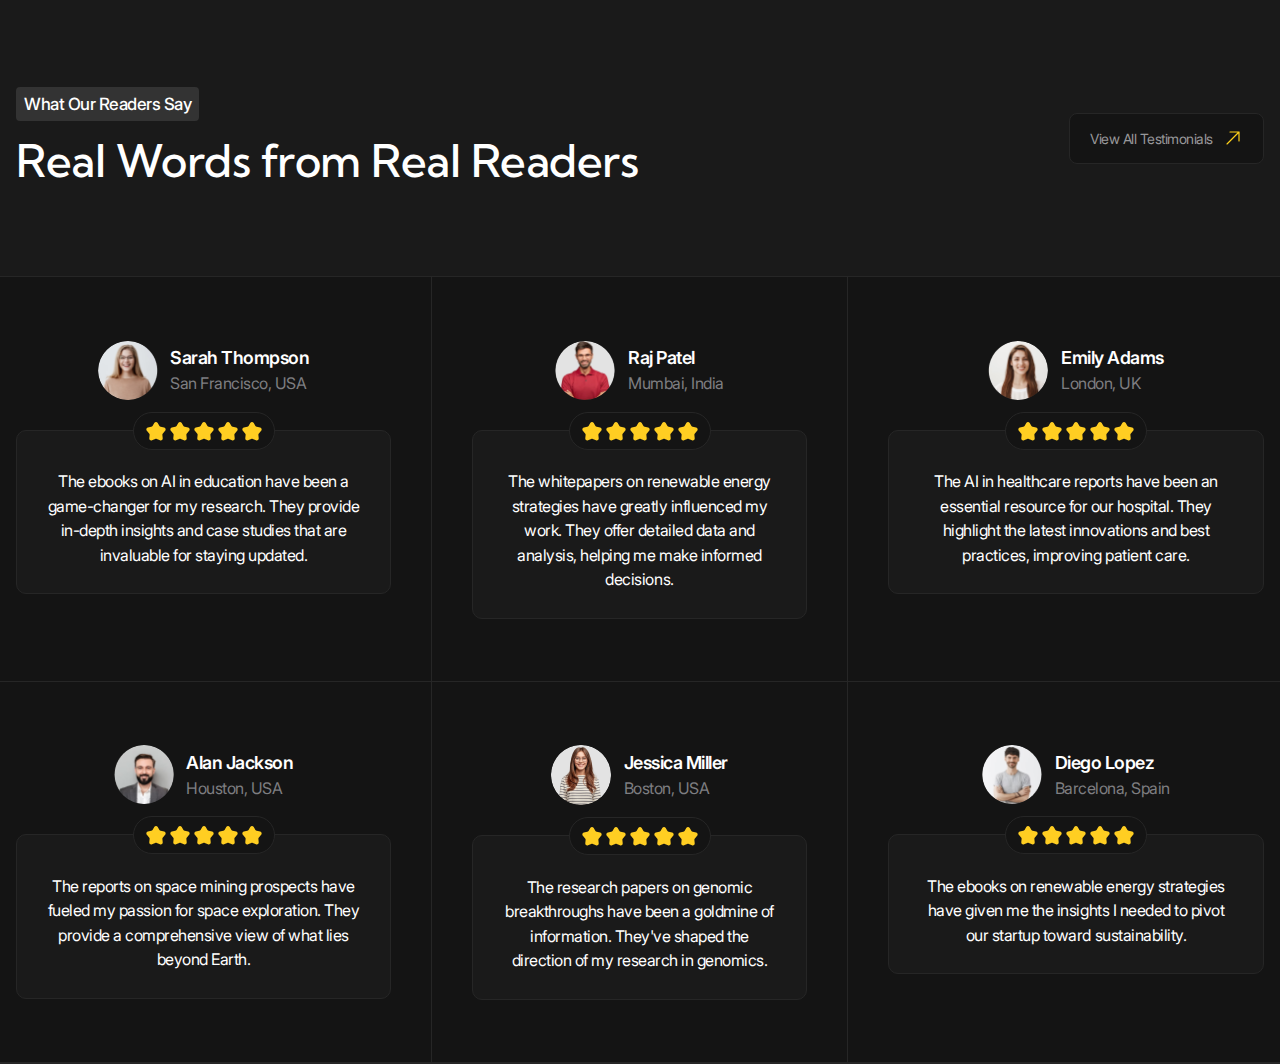
==== commit 8b0f4a6a: "made layout and adaptation of the review section" ====
--- a/index.html
+++ b/index.html
@@ -2182,7 +2182,228 @@
             </ul>
         </div>
     </section>
-    
+
+    <section class="section" aria-labelledby="reviews-title">
+        <header class="section__header">
+            <div class="section__header-inner container">
+                <div class="section__header-info">
+                    <p class="section__subtitle tag">What Our Readers Say</p>
+                    <h2 class="section__title" id="reviews-title">Real Words from Real Readers</h2>
+                </div>
+                <a href="#!" class="section__link button">
+                    <span class="icon icon__yellow-arrow">View All Testimonials</span>
+                </a>
+            </div>
+        </header>
+        <div class="section__body">
+            <ul class="bordered-grid bordered-grid--3-cols container">
+                <li class="bordered-grid__item">
+                    <div class="review-card">
+                        <div class="review-card__author person-card">
+                            <img
+                                    class="person-card__image"
+                                    src="./images/review/1.png"
+                                    alt=""
+                                    width="60" height="60" loading="lazy"
+                            >
+                            <div class="person-card__body">
+                                <p class="person-card__name">Sarah Thompson</p>
+                                <p class="person-card__department">San Francisco, USA</p>
+                            </div>
+                        </div>
+                        <div class="review-card__body tile">
+                            <div class="review-card__rating-view rating-view"
+                                 aria-label="Rating 5 star"
+                                 title="Rating 5 star"
+                            >
+                                <div class="rating-view__star is-active"></div>
+                                <div class="rating-view__star is-active"></div>
+                                <div class="rating-view__star is-active"></div>
+                                <div class="rating-view__star is-active"></div>
+                                <div class="rating-view__star is-active"></div>
+                            </div>
+                            <blockquote class="review-card__description">
+                                <p>The ebooks on AI in education have been a game-changer for my research. They provide
+                                    in-depth insights and case studies that are invaluable for staying updated.
+                                </p>
+                            </blockquote>
+                        </div>
+                    </div>
+                </li>
+                <li class="bordered-grid__item">
+                    <div class="review-card">
+                        <div class="review-card__author person-card">
+                            <img
+                                    class="person-card__image"
+                                    src="./images/review/2.png"
+                                    alt=""
+                                    width="60" height="60" loading="lazy"
+                            >
+                            <div class="person-card__body">
+                                <p class="person-card__name">Raj Patel</p>
+                                <p class="person-card__department">Mumbai, India</p>
+                            </div>
+                        </div>
+                        <div class="review-card__body tile">
+                            <div class="review-card__rating-view rating-view"
+                                 aria-label="Rating 5 star"
+                                 title="Rating 5 star"
+                            >
+                                <div class="rating-view__star is-active"></div>
+                                <div class="rating-view__star is-active"></div>
+                                <div class="rating-view__star is-active"></div>
+                                <div class="rating-view__star is-active"></div>
+                                <div class="rating-view__star is-active"></div>
+                            </div>
+                            <blockquote class="review-card__description">
+                                <p>
+                                    The whitepapers on renewable energy strategies have greatly influenced my work. They
+                                    offer detailed data and analysis, helping me make informed decisions.
+                                </p>
+                            </blockquote>
+                        </div>
+                    </div>
+                </li>
+                <li class="bordered-grid__item">
+                    <div class="review-card">
+                        <div class="review-card__author person-card">
+                            <img
+                                    class="person-card__image"
+                                    src="./images/review/3.png"
+                                    alt=""
+                                    width="60" height="60" loading="lazy"
+                            >
+                            <div class="person-card__body">
+                                <p class="person-card__name">Emily Adams</p>
+                                <p class="person-card__department">London, UK</p>
+                            </div>
+                        </div>
+                        <div class="review-card__body tile">
+                            <div class="review-card__rating-view rating-view"
+                                 aria-label="Rating 5 star"
+                                 title="Rating 5 star"
+                            >
+                                <div class="rating-view__star is-active"></div>
+                                <div class="rating-view__star is-active"></div>
+                                <div class="rating-view__star is-active"></div>
+                                <div class="rating-view__star is-active"></div>
+                                <div class="rating-view__star is-active"></div>
+                            </div>
+                            <blockquote class="review-card__description">
+                                <p>
+                                    The AI in healthcare reports have been an essential resource for our hospital. They
+                                    highlight the latest innovations and best practices, improving patient care.
+                                </p>
+                            </blockquote>
+                        </div>
+                    </div>
+                </li>
+                <li class="bordered-grid__item">
+                    <div class="review-card">
+                        <div class="review-card__author person-card">
+                            <img
+                                    class="person-card__image"
+                                    src="./images/review/4.png"
+                                    alt=""
+                                    width="60" height="60" loading="lazy"
+                            >
+                            <div class="person-card__body">
+                                <p class="person-card__name">Alan Jackson</p>
+                                <p class="person-card__department">Houston, USA</p>
+                            </div>
+                        </div>
+                        <div class="review-card__body tile">
+                            <div class="review-card__rating-view rating-view"
+                                 aria-label="Rating 5 star"
+                                 title="Rating 5 star"
+                            >
+                                <div class="rating-view__star is-active"></div>
+                                <div class="rating-view__star is-active"></div>
+                                <div class="rating-view__star is-active"></div>
+                                <div class="rating-view__star is-active"></div>
+                                <div class="rating-view__star is-active"></div>
+                            </div>
+                            <blockquote class="review-card__description">
+                                <p>
+                                    The reports on space mining prospects have fueled my passion for space exploration.
+                                    They provide a comprehensive view of what lies beyond Earth.
+                                </p>
+                            </blockquote>
+                        </div>
+                    </div>
+                </li>
+                <li class="bordered-grid__item">
+                    <div class="review-card">
+                        <div class="review-card__author person-card">
+                            <img
+                                    class="person-card__image"
+                                    src="./images/review/5.png"
+                                    alt=""
+                                    width="60" height="60" loading="lazy"
+                            >
+                            <div class="person-card__body">
+                                <p class="person-card__name">Jessica Miller</p>
+                                <p class="person-card__department">Boston, USA</p>
+                            </div>
+                        </div>
+                        <div class="review-card__body tile">
+                            <div class="review-card__rating-view rating-view"
+                                 aria-label="Rating 5 star"
+                                 title="Rating 5 star"
+                            >
+                                <div class="rating-view__star is-active"></div>
+                                <div class="rating-view__star is-active"></div>
+                                <div class="rating-view__star is-active"></div>
+                                <div class="rating-view__star is-active"></div>
+                                <div class="rating-view__star is-active"></div>
+                            </div>
+                            <blockquote class="review-card__description">
+                                <p>
+                                    The research papers on genomic breakthroughs have been a goldmine of information.
+                                    They've shaped the direction of my research in genomics.
+                                </p>
+                            </blockquote>
+                        </div>
+                    </div>
+                </li>
+                <li class="bordered-grid__item">
+                    <div class="review-card">
+                        <div class="review-card__author person-card">
+                            <img
+                                    class="person-card__image"
+                                    src="./images/review/6.png"
+                                    alt=""
+                                    width="60" height="60" loading="lazy"
+                            >
+                            <div class="person-card__body">
+                                <p class="person-card__name">Diego Lopez</p>
+                                <p class="person-card__department">Barcelona, Spain</p>
+                            </div>
+                        </div>
+                        <div class="review-card__body tile">
+                            <div class="review-card__rating-view rating-view"
+                                 aria-label="Rating 5 star"
+                                 title="Rating 5 star"
+                            >
+                                <div class="rating-view__star is-active"></div>
+                                <div class="rating-view__star is-active"></div>
+                                <div class="rating-view__star is-active"></div>
+                                <div class="rating-view__star is-active"></div>
+                                <div class="rating-view__star is-active"></div>
+                            </div>
+                            <blockquote class="review-card__description">
+                                <p>
+                                    The ebooks on renewable energy strategies have given me the insights I needed to
+                                    pivot our startup toward sustainability.
+                                </p>
+                            </blockquote>
+                        </div>
+                    </div>
+                </li>
+
+            </ul>
+        </div>
+    </section>
 </main>
 <footer class="footer">
     <div class="footer__inner container">
--- a/styles/main.css
+++ b/styles/main.css
@@ -1283,12 +1283,18 @@
 }
 
 .person-card {
+  --imageSize: 5rem;
   display: flex;
   align-items: center;
   column-gap: clamp(0.5rem, 0.3725490196rem + 0.522875817vw, 1rem);
 }
+@media (width <= 90.06125rem) {
+  .person-card {
+    --imageSize: 3.75rem;
+  }
+}
 .person-card__image {
-  width: 5rem;
+  width: var(--imageSize);
   background-color: var(--color-dark-15);
   border-radius: 50%;
 }
@@ -1428,6 +1434,123 @@
   }
 }
 
+.bordered-grid {
+  --columns: 1;
+  --itemPaddingY: clamp(2.5rem, 1.862745098rem + 2.614379085vw, 5rem);
+  display: grid;
+  grid-template-columns: repeat(var(--columns), 1fr);
+}
+.bordered-grid--2-cols {
+  --columns: 2;
+}
+.bordered-grid--3-cols {
+  --columns: 3;
+  --itemPaddingX: 3.125rem;
+}
+@media (width <= 90.06125rem) {
+  .bordered-grid--3-cols {
+    --itemPaddingX: 2.5rem;
+  }
+}
+@media (width > 63.99875rem) {
+  .bordered-grid--3-cols .bordered-grid__item:nth-child(3n-2), .bordered-grid--3-cols .bordered-grid__item:nth-child(3n-1) {
+    padding-right: var(--itemPaddingX);
+    border-right: var(--border);
+  }
+  .bordered-grid--3-cols .bordered-grid__item:nth-child(3n-1) {
+    position: relative;
+  }
+  .bordered-grid--3-cols .bordered-grid__item:nth-child(3n-1)::before {
+    position: absolute;
+    left: 50%;
+    translate: -50%;
+    content: "";
+    bottom: 0;
+    width: 100vw;
+    height: 0.0625rem;
+    background-color: var(--color-dark-15);
+  }
+  .bordered-grid--3-cols .bordered-grid__item:nth-child(3n-1), .bordered-grid--3-cols .bordered-grid__item:nth-child(3n) {
+    padding-left: var(--itemPaddingX);
+  }
+}
+@media (width <= 63.99875rem) {
+  .bordered-grid--3-cols {
+    --columns: 1;
+  }
+  .bordered-grid--3-cols .bordered-grid__item:not(:last-child) {
+    border-bottom: var(--border);
+  }
+}
+.bordered-grid__item {
+  padding-block: var(--itemPaddingY);
+}
+
+.rating-view {
+  display: inline-flex;
+  column-gap: 0.4375rem;
+  padding: 0.625rem 1rem;
+  border: var(--border);
+  border-radius: 6.25rem;
+  background-color: var(--color-dark);
+}
+@media (width <= 90.06125rem) {
+  .rating-view {
+    column-gap: 0.25rem;
+    padding: 0.5rem 0.75rem;
+  }
+}
+.rating-view__star {
+  --size: 1.5rem;
+  width: var(--size);
+  height: var(--size);
+  background: url("../../icons/star_gray.svg") center/contain no-repeat;
+}
+.rating-view__star.is-active {
+  background-image: url("../../icons/star_yellow.svg");
+}
+@media (width <= 90.06125rem) {
+  .rating-view__star {
+    --size: 1.25rem;
+  }
+}
+
+.review-card {
+  display: flex;
+  flex-direction: column;
+  align-items: center;
+  row-gap: 2.5rem;
+  max-width: 31.25rem;
+  margin-inline: auto;
+}
+@media (width <= 90.06125rem) {
+  .review-card {
+    row-gap: 1.875rem;
+  }
+}
+.review-card__author {
+  --imageSize: 3.75rem;
+}
+@media (width <= 90.06125rem) {
+  .review-card__author {
+    --imageSize: 3.125rem;
+  }
+}
+.review-card__body {
+  position: relative;
+  padding: clamp(1.25rem, 1.0906862745rem + 0.6535947712vw, 1.875rem);
+  padding-top: clamp(1.875rem, 1.6360294118rem + 0.9803921569vw, 2.8125rem);
+  color: var(--color-light);
+  text-align: center;
+}
+.review-card__rating-view {
+  position: absolute;
+  top: 50%;
+  left: 50%;
+  translate: -50% -50%;
+  top: 0;
+}
+
 .header,
 .footer,
 main > *:not(:last-child) {
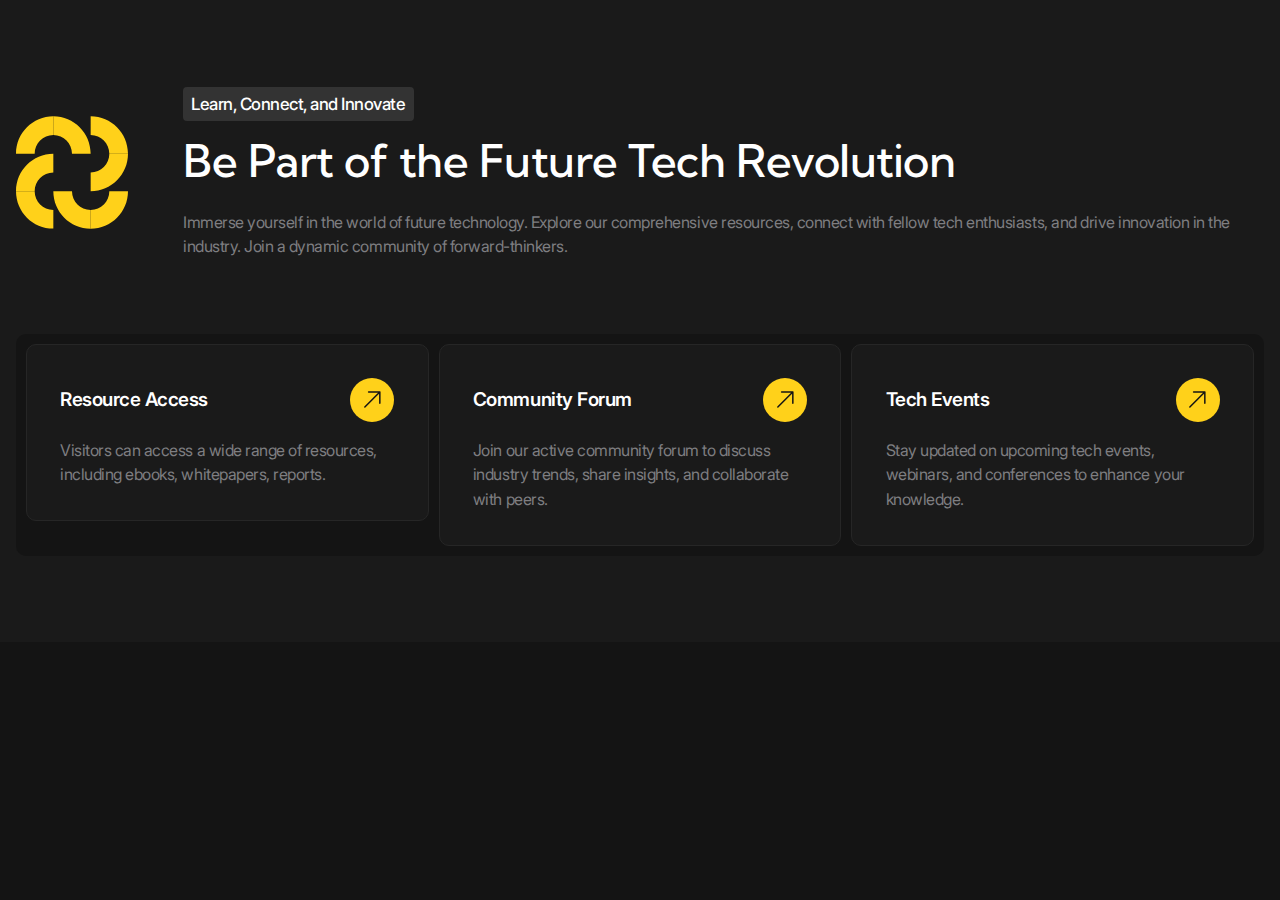
==== commit 797cbdc7: "made layout and adaptation of the about section" ====
--- a/index.html
+++ b/index.html
@@ -55,6 +55,7 @@
         </div>
     </div>
 </header>
+
 <main>
     <section class="hero" aria-labelledby="hero-title">
         <div class="hero__main container">
@@ -107,7 +108,7 @@
                     <div class="advantage-card">
                         <img src="./images/advantages/icon-1.svg" alt="" width="50" height="50"
                              class="advantage-card__image" loading="lazy">
-                        <a href="#!" class="advantage-card__link">
+                        <a href="#!" class="advantage-card__link circle-icon">
                             <h3 class="advantage-card__title h6">Latest News Updates</h3>
                             <p class="advantage-card__subtitle">Stay Current</p>
                         </a>
@@ -118,7 +119,7 @@
                     <div class="advantage-card">
                         <img src="./images/advantages/icon-2.svg" alt="" width="50" height="50"
                              class="advantage-card__image" loading="lazy">
-                        <a href="#!" class="advantage-card__link">
+                        <a href="#!" class="advantage-card__link circle-icon">
                             <h3 class="advantage-card__title h6">Expert Contributors</h3>
                             <p class="advantage-card__subtitle">Trusted Insights</p>
                         </a>
@@ -129,7 +130,7 @@
                     <div class="advantage-card">
                         <img src="./images/advantages/icon-3.svg" alt="" width="50" height="50"
                              class="advantage-card__image" loading="lazy">
-                        <a href="#!" class="advantage-card__link">
+                        <a href="#!" class="advantage-card__link circle-icon">
                             <h3 class="advantage-card__title h6">Global Readership</h3>
                             <p class="advantage-card__subtitle">Worldwide Impact</p>
                         </a>
@@ -2404,6 +2405,63 @@
             </ul>
         </div>
     </section>
+
+    <section class="about" aria-labelledby="about-title">
+        <div class="about__inner container">
+            <header class="about__header">
+                <img class="about__icon"
+                     src="./images/about/icon.svg"
+                     alt=""
+                     width="150" height="150" loading="lazy"
+                >
+                <div class="about__info">
+                    <p class="about__subtitle tag">Learn, Connect, and Innovate</p>
+                    <h2 class="about__title" id="about-title">Be Part of the Future Tech Revolution</h2>
+                </div>
+                <div class="about__description">
+                    <p>
+                        Immerse yourself in the world of future technology. Explore our comprehensive resources, connect
+                        with fellow tech enthusiasts, and drive innovation in the industry. Join a dynamic community of
+                        forward-thinkers.
+                    </p>
+                </div>
+            </header>
+            <ul class="about__list">
+                <li class="about__item">
+                    <a href="#!" class="about-card tile">
+                        <h3 class="about-card__title circle-icon">Resource Access</h3>
+                        <div class="about-card__description">
+                            <p>
+                                Visitors can access a wide range of resources, including ebooks, whitepapers, reports.
+                            </p>
+                        </div>
+                    </a>
+                </li>
+                <li class="about__item">
+                    <a href="#!" class="about-card tile">
+                        <h3 class="about-card__title circle-icon">Community Forum</h3>
+                        <div class="about-card__description">
+                            <p>
+                                Join our active community forum to discuss industry trends, share insights, and
+                                collaborate with peers.
+                            </p>
+                        </div>
+                    </a>
+                </li>
+                <li class="about__item">
+                    <a href="#!" class="about-card tile">
+                        <h3 class="about-card__title circle-icon">Tech Events</h3>
+                        <div class="about-card__description">
+                            <p>
+                                Stay updated on upcoming tech events, webinars, and conferences to enhance your
+                                knowledge.
+                            </p>
+                        </div>
+                    </a>
+                </li>
+            </ul>
+        </div>
+    </section>
 </main>
 <footer class="footer">
     <div class="footer__inner container">
--- a/styles/main.css
+++ b/styles/main.css
@@ -108,6 +108,7 @@
     (когда, например, нужно будет "прижать" футер к низу сайта)
    */
   height: 100%;
+  overflow-x: hidden;
 }
 
 /**
@@ -302,6 +303,36 @@
   left: 100%;
 }
 
+.circle-icon {
+  --circleSize: 3.25rem;
+  --circleMarginLeft: 1.25rem;
+  position: relative;
+  min-height: var(--circleSize);
+  padding-right: calc(var(--circleSize) + var(--circleMarginLeft));
+}
+@media (width <= 90.06125rem) {
+  .circle-icon {
+    --circleSize: 2.75rem;
+    --circleMarginLeft: 0.875rem;
+  }
+}
+@media (width <= 47.99875rem) {
+  .circle-icon {
+    --circleSize: 2.5rem;
+  }
+}
+.circle-icon::after {
+  width: var(--circleSize);
+  height: var(--circleSize);
+  position: absolute;
+  top: 50%;
+  translate: 0 -50%;
+  content: "";
+  right: 0;
+  background: url("../../icons/arrow-top-right_black.svg") center no-repeat var(--color-accent);
+  border-radius: 50%;
+}
+
 html.is-lock {
   overflow: hidden;
 }
@@ -876,35 +907,13 @@
   }
 }
 .advantage-card__link {
-  --circleSize: 3.25rem;
-  --circleMarginLeft: 1.25rem;
-  position: relative;
   display: grid;
   row-gap: 0.25rem;
-  padding-right: calc(var(--circleSize) + var(--circleMarginLeft));
 }
 @media (width <= 90.06125rem) {
   .advantage-card__link {
-    --circleSize: 2.75rem;
-    --circleMarginLeft: 0.875rem;
     row-gap: 0.125rem;
   }
-}
-@media (width <= 47.99875rem) {
-  .advantage-card__link {
-    --circleSize: 2.5rem;
-  }
-}
-.advantage-card__link::after {
-  width: var(--circleSize);
-  height: var(--circleSize);
-  position: absolute;
-  top: 50%;
-  translate: 0 -50%;
-  content: "";
-  right: 0;
-  background: url("../../icons/arrow-top-right_black.svg") center no-repeat var(--color-accent);
-  border-radius: 50%;
 }
 .advantage-card__details {
   font-size: clamp(0.875rem, 0.7794117647rem + 0.3921568627vw, 1.25rem);
@@ -1551,6 +1560,100 @@
   top: 0;
 }
 
+.about-card {
+  display: flex;
+  flex-direction: column;
+  row-gap: clamp(0.625rem, 0.4656862745rem + 0.6535947712vw, 1.25rem);
+}
+.about-card__title {
+  font-size: clamp(1rem, 0.9044117647rem + 0.3921568627vw, 1.375rem);
+  display: flex;
+  align-items: center;
+  font-family: var(--font-family-base);
+  font-weight: 600;
+}
+
+.about {
+  padding-block: clamp(2.5rem, 1.2254901961rem + 5.2287581699vw, 7.5rem);
+  background-color: var(--color-dark-10);
+}
+.about__inner {
+  display: grid;
+  row-gap: clamp(2.5rem, 1.5441176471rem + 3.9215686275vw, 6.25rem);
+}
+.about__header {
+  display: grid;
+  grid-template-columns: auto 1fr;
+  grid-template-areas: "icon info" "icon description";
+  align-items: center;
+  gap: 1.875rem clamp(1.25rem, 0.2941176471rem + 3.9215686275vw, 5rem);
+}
+@media (width <= 90.06125rem) {
+  .about__header {
+    row-gap: 1.25rem;
+  }
+}
+@media (width <= 47.99875rem) {
+  .about__header {
+    grid-template-areas: "icon subtitle" "title title" "description description";
+    row-gap: 0.25rem;
+  }
+}
+.about__icon {
+  grid-area: icon;
+  width: clamp(3.75rem, 2.3161764706rem + 5.8823529412vw, 9.375rem);
+}
+.about__info {
+  display: grid;
+  row-gap: 1rem;
+}
+@media (width <= 90.06125rem) {
+  .about__info {
+    row-gap: 0.625rem;
+  }
+}
+@media (width <= 47.99875rem) {
+  .about__info {
+    display: contents;
+  }
+}
+.about__subtitle {
+  justify-self: start;
+}
+@media (width <= 47.99875rem) {
+  .about__subtitle {
+    grid-area: subtitle;
+  }
+}
+@media (width <= 47.99875rem) {
+  .about__title {
+    grid-area: title;
+    margin-top: 1.25rem;
+  }
+}
+.about__description {
+  grid-area: description;
+}
+.about__list {
+  display: grid;
+  gap: 1.25rem;
+  padding: 1.25rem;
+  border-radius: 0.75rem;
+  background-color: var(--color-dark);
+}
+@media (width <= 90.06125rem) {
+  .about__list {
+    gap: 0.625rem;
+    padding: 0.625rem;
+    border-radius: 0.625rem;
+  }
+}
+@media (width > 47.99875rem) {
+  .about__list {
+    grid-template-columns: repeat(3, 1fr);
+  }
+}
+
 .header,
 .footer,
 main > *:not(:last-child) {
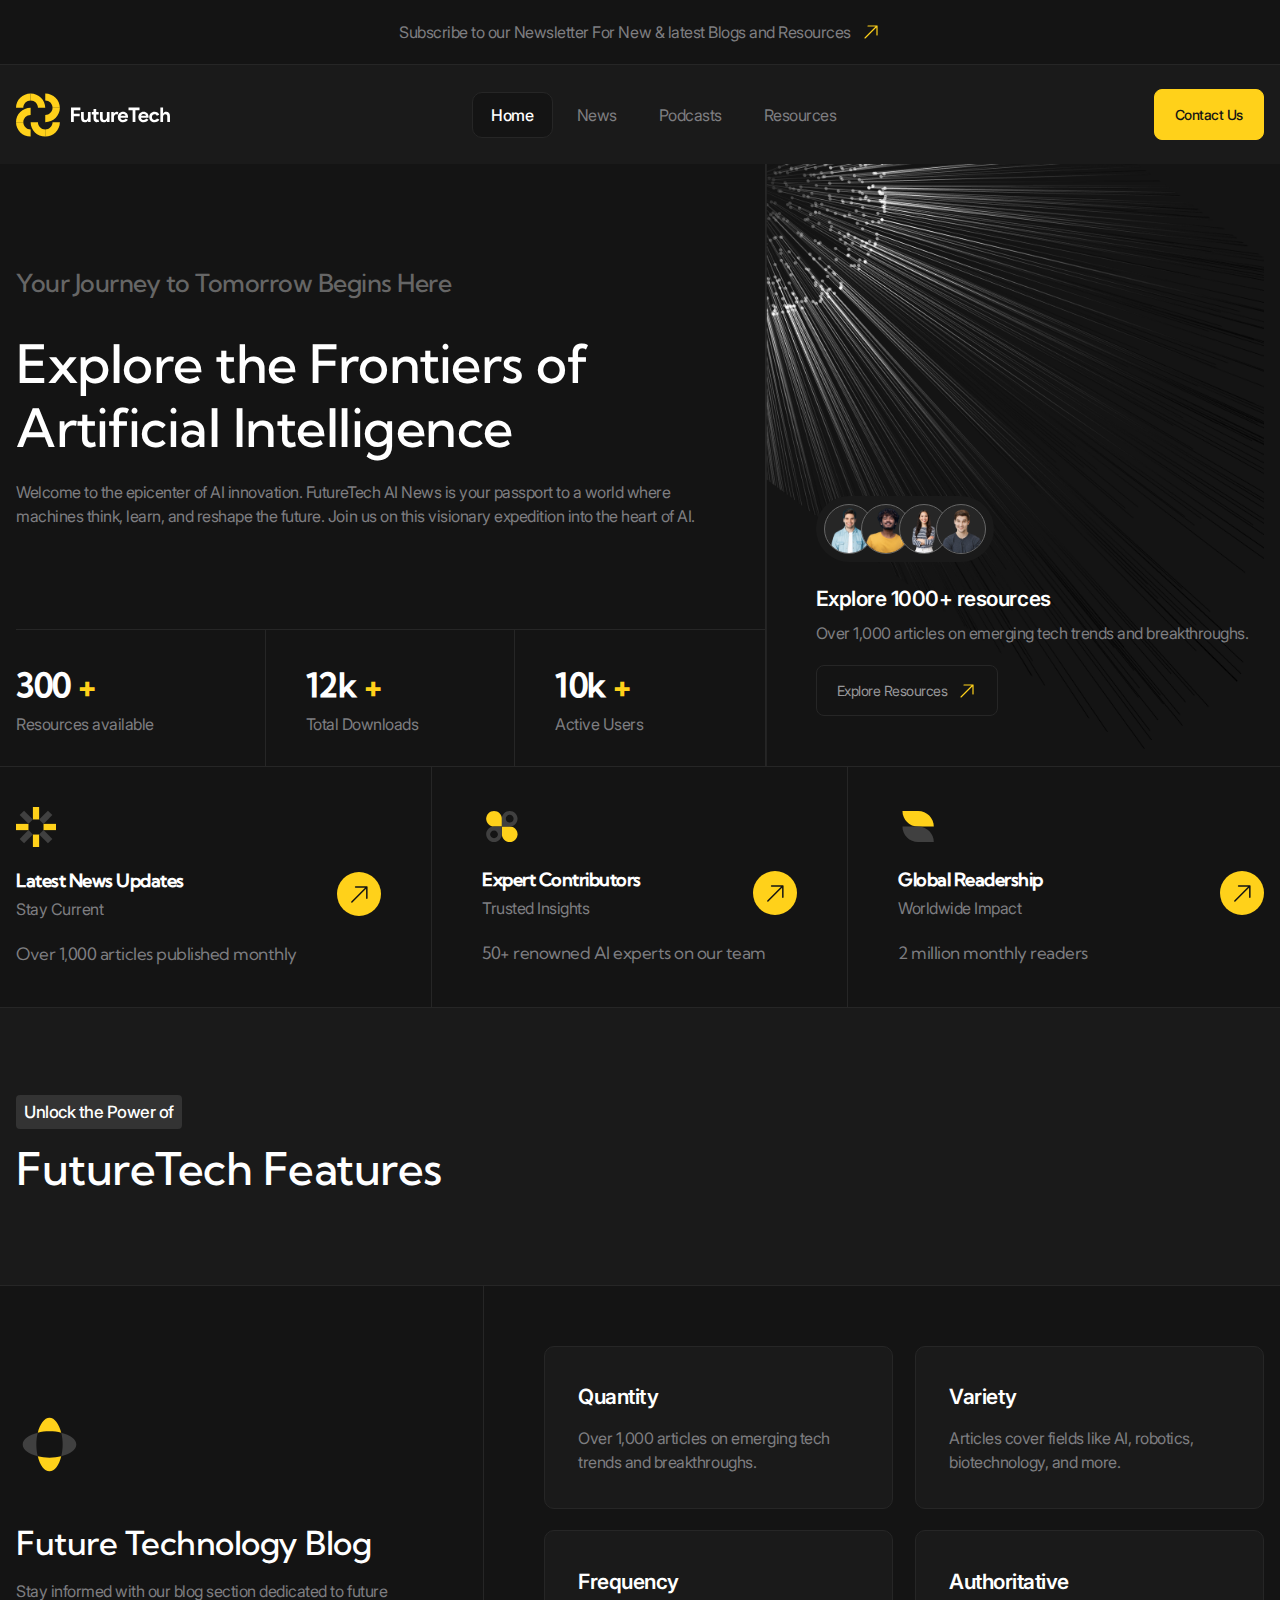
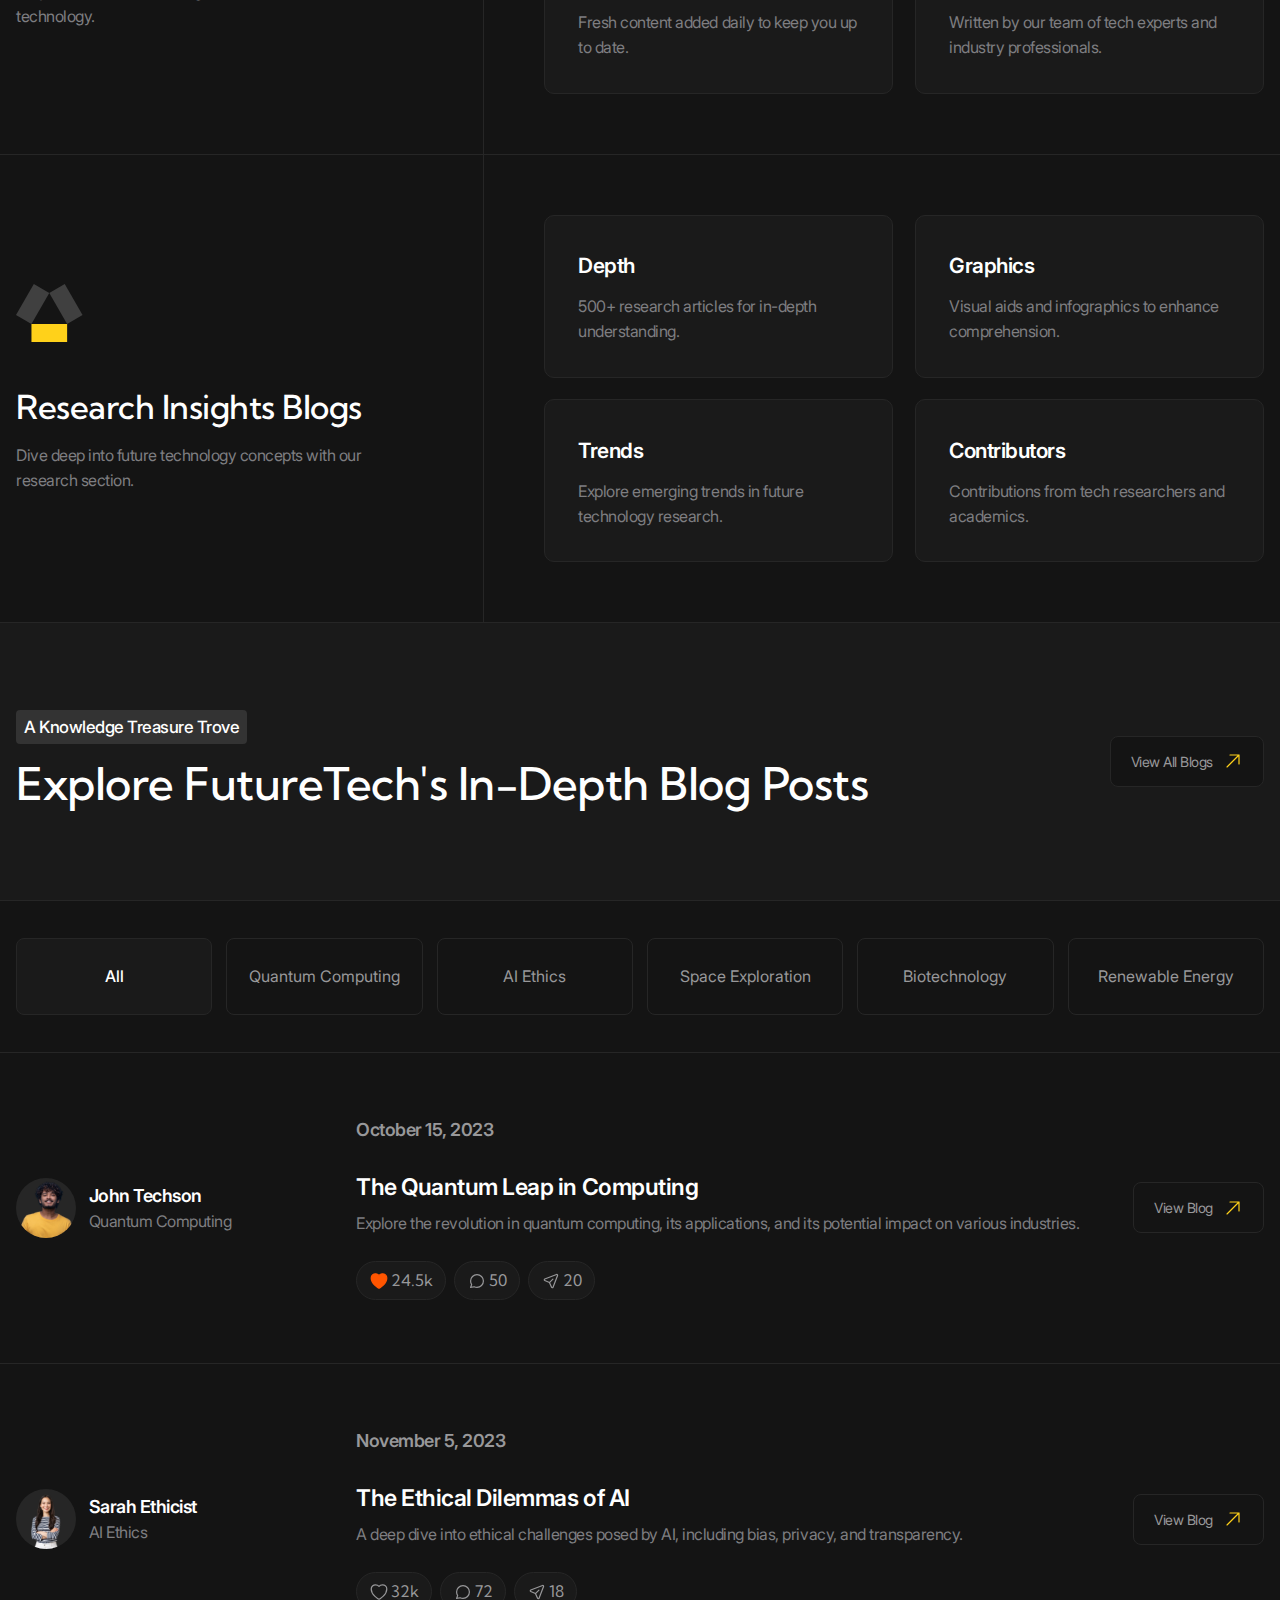
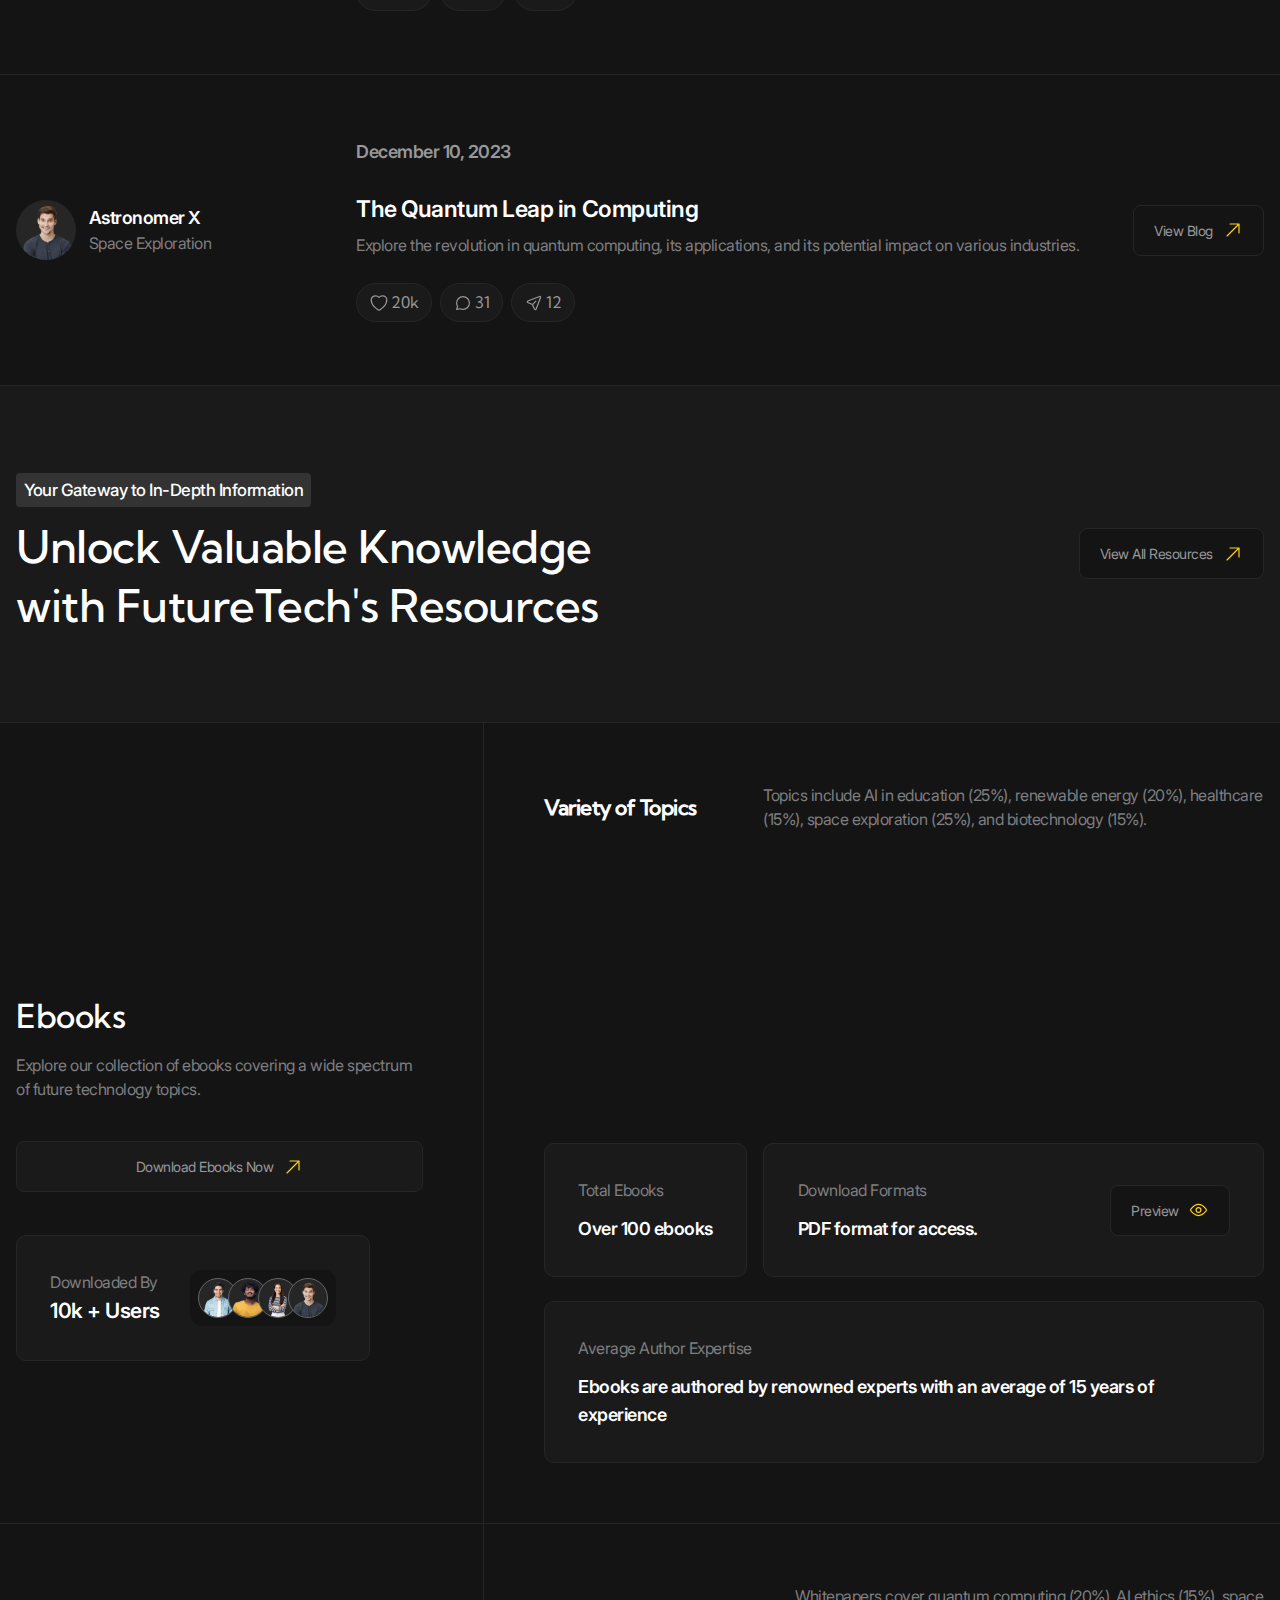
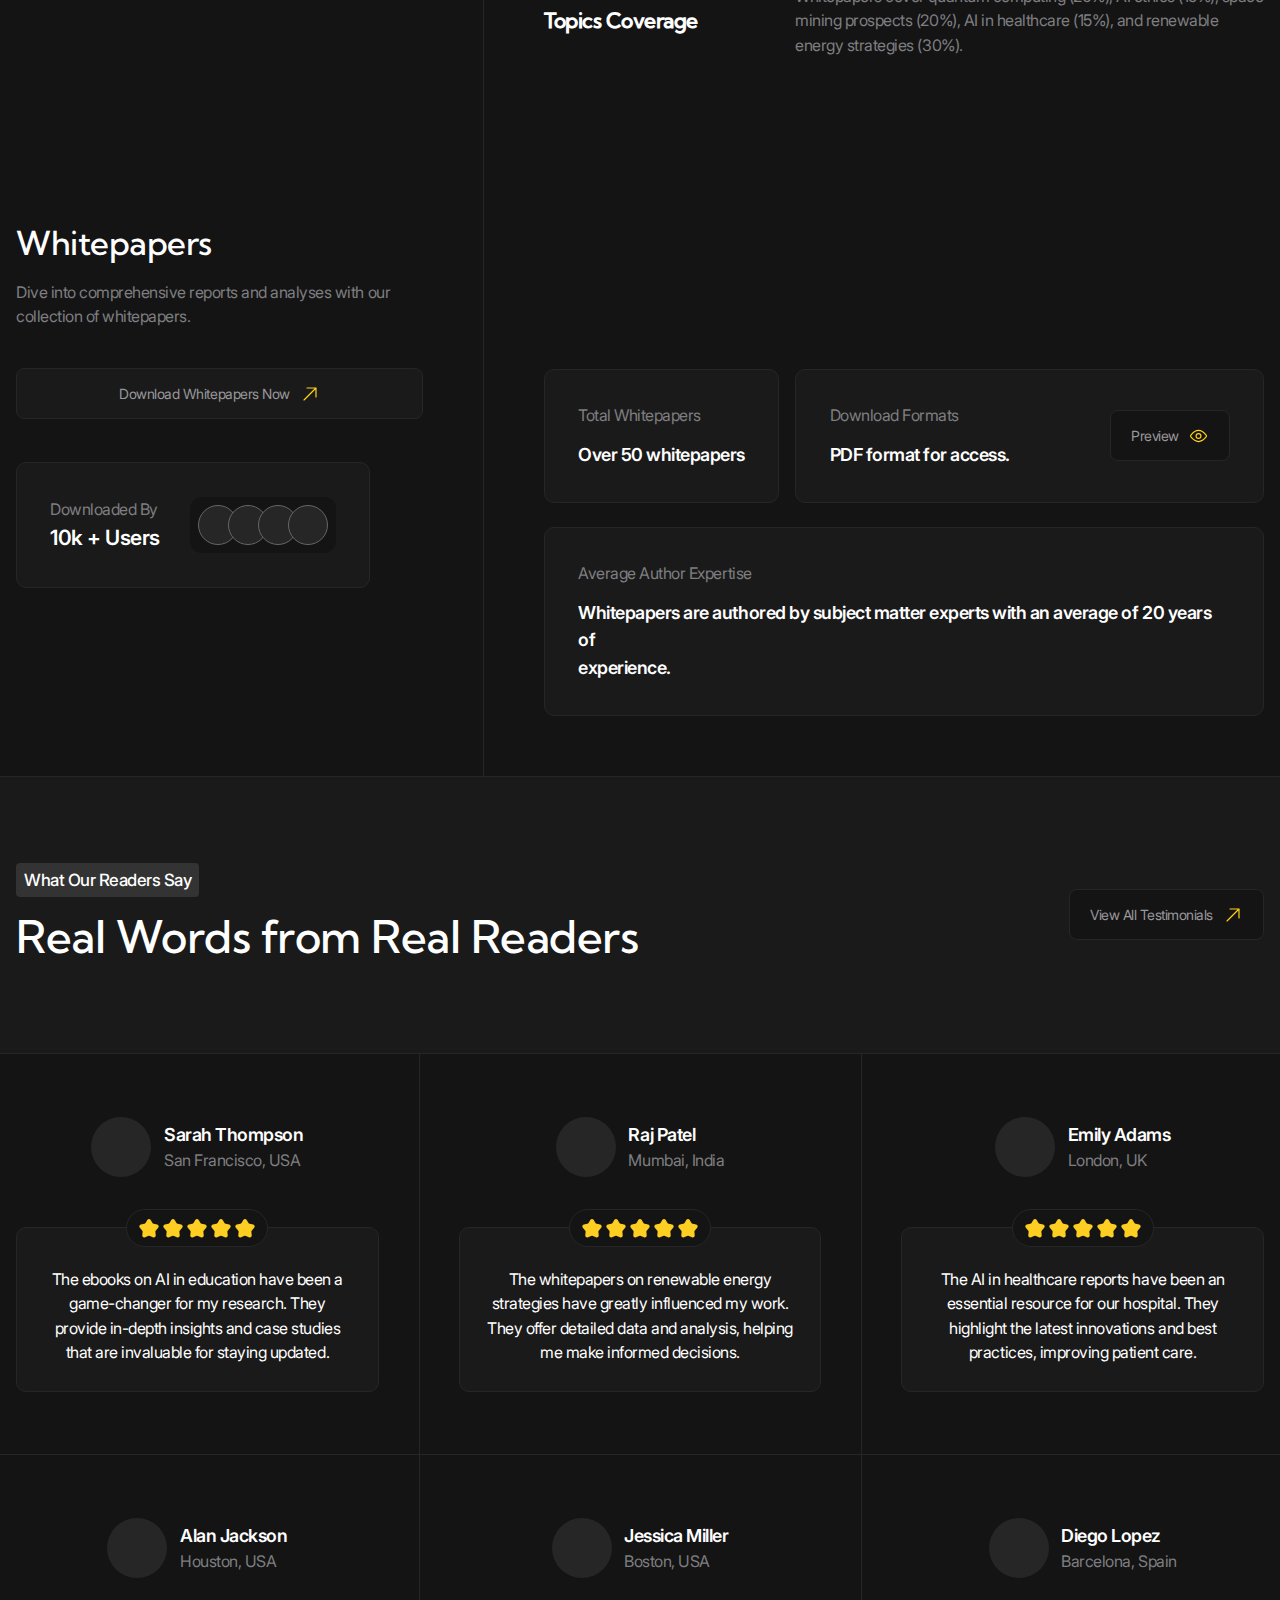
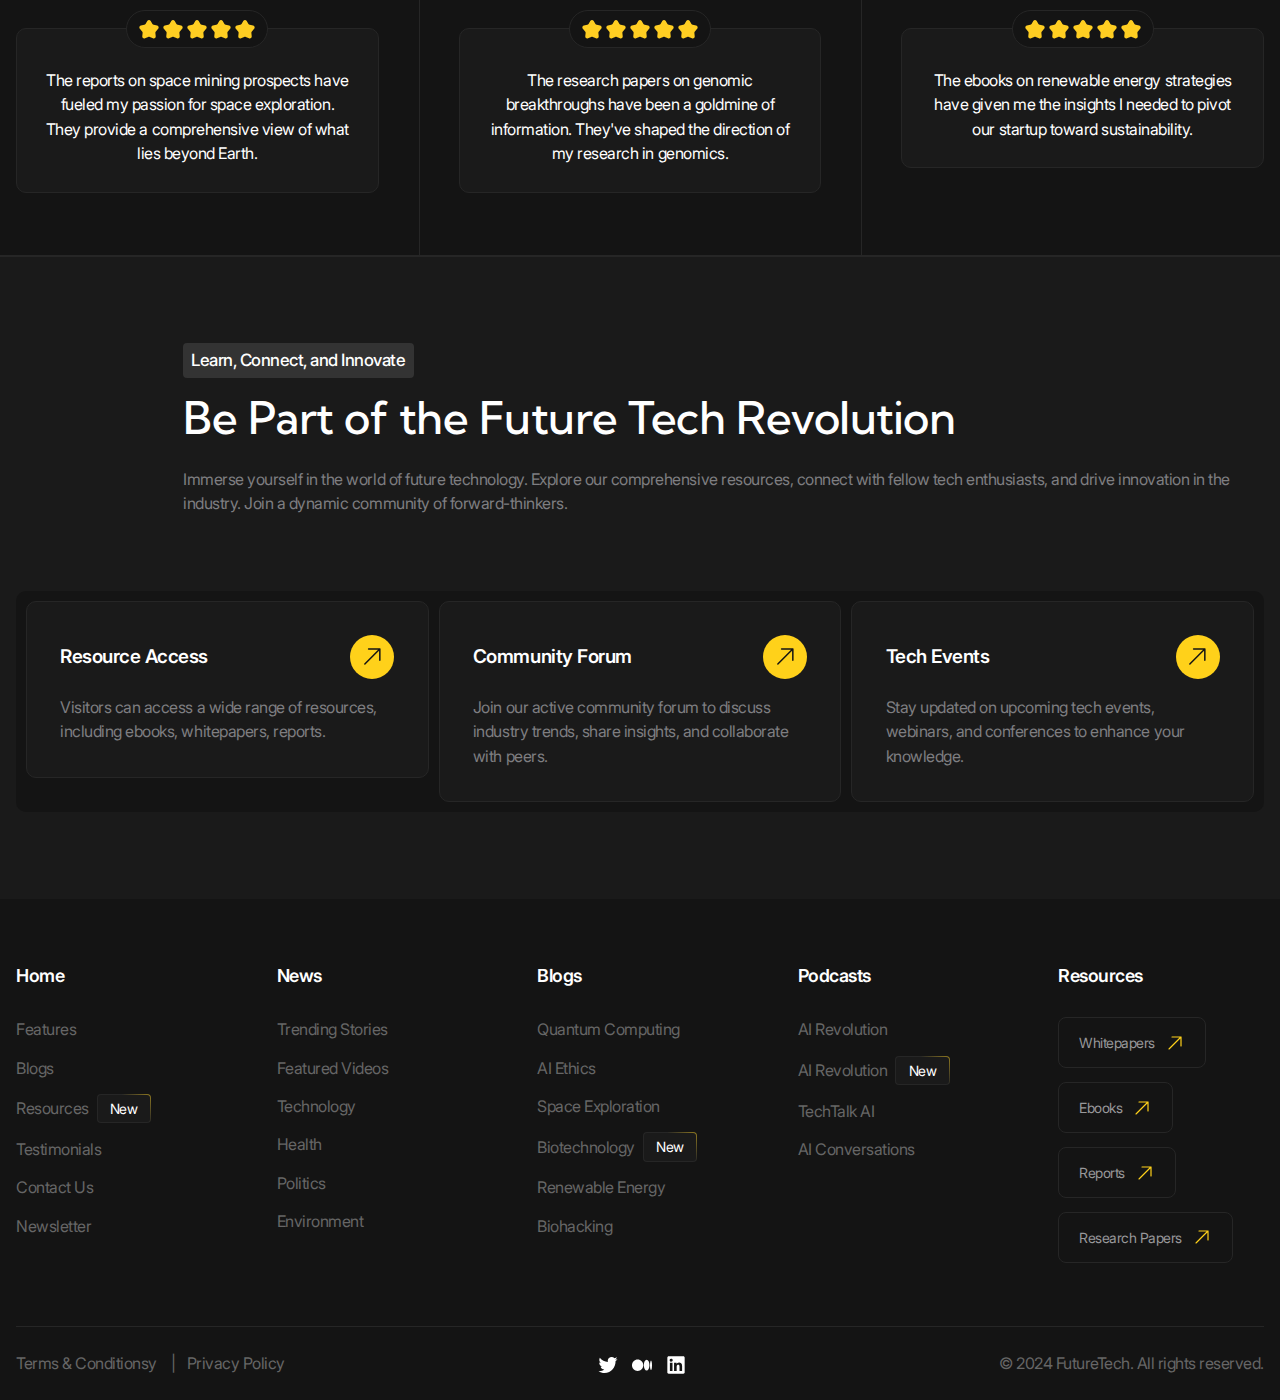
==== commit 443eb3a5: "designed and adapted 'contacts' and made the Select component and fixed minor errors" ====
--- a/index.html
+++ b/index.html
@@ -18,27 +18,27 @@
     </div>
     <div class="header__body">
         <div class="header__body-inner container">
-            <a href="/" class="header__logo logo" aria-label="Home" title="Home">
+            <a href="./index.html" class="header__logo logo" aria-label="Home" title="Home">
                 <img src="./images/logo.svg" alt="" class="logo__image" width="179" height="50">
             </a>
             <div class="header__overlay" data-js-header-overlay>
                 <nav class="header__menu">
                     <ul class="header__menu-list">
                         <li class="header__menu-item">
-                            <a href="#!" class="header__menu-link is-active">Home</a>
+                            <a href="./index.html" class="header__menu-link is-active">Home</a>
                         </li>
                         <li class="header__menu-item">
-                            <a href="#!" class="header__menu-link">News</a>
+                            <a href="./news.html" class="header__menu-link">News</a>
                         </li>
                         <li class="header__menu-item">
-                            <a href="#!" class="header__menu-link">Podcasts</a>
+                            <a href="./podcasts.html" class="header__menu-link">Podcasts</a>
                         </li>
                         <li class="header__menu-item">
-                            <a href="#!" class="header__menu-link">Resources</a>
+                            <a href="./resources.html" class="header__menu-link">Resources</a>
                         </li>
                     </ul>
                 </nav>
-                <a href="#!" class="header__contact-us-link button button--accent">Contact Us</a>
+                <a href="./contacts.html" class="header__contact-us-link button button--accent">Contact Us</a>
             </div>
 
             <button
@@ -96,7 +96,7 @@
                     <p class="resources-preview__subtitle">Over 1,000 articles on emerging tech trends and
                         breakthroughs.</p>
                 </div>
-                <a href="#!" class="resources-preview__button button">
+                <a href="./resources.html" class="resources-preview__button button">
                     <span class="icon icon__yellow-arrow">Explore Resources</span>
                 </a>
             </div>
@@ -254,8 +254,11 @@
                     <p class="section__subtitle tag">A Knowledge Treasure Trove</p>
                     <h2 class="section__title" id="blog-title">Explore FutureTech's In-Depth Blog Posts</h2>
                 </div>
-                <a href="#!" class="section__link button"><span
-                        class="icon icon__yellow-arrow">View All Blogs</span></a>
+                <div class="section__actions">
+                    <a href="./blog.html" class="section__link button">
+                        <span class="icon icon__yellow-arrow">View All Blogs</span>
+                    </a>
+                </div>
             </div>
         </header>
         <div class="section__body tabs" data-js-tabs>
@@ -432,7 +435,7 @@
                                         </ul>
                                     </div>
                                 </div>
-                                <a href="#!" class="blog-card__link button">
+                                <a href="./blog.html" class="blog-card__link button">
                                     <span class="icon icon__yellow-arrow">View Blog</span>
                                 </a>
                             </article>
@@ -520,7 +523,7 @@
                                         </ul>
                                     </div>
                                 </div>
-                                <a href="#!" class="blog-card__link button">
+                                <a href="./blog.html" class="blog-card__link button">
                                     <span class="icon icon__yellow-arrow">View Blog</span>
                                 </a>
                             </article>
@@ -608,7 +611,7 @@
                                         </ul>
                                     </div>
                                 </div>
-                                <a href="#!" class="blog-card__link button">
+                                <a href="./blog.html" class="blog-card__link button">
                                     <span class="icon icon__yellow-arrow">View Blog</span>
                                 </a>
                             </article>
@@ -1995,11 +1998,15 @@
             <div class="section__header-inner container">
                 <div class="section__header-info">
                     <p class="section__subtitle tag">Your Gateway to In-Depth Information</p>
-                    <h2 class="section__title" id="resources-title">Unlock Valuable Knowledge with FutureTech's
-                        Resources</h2>
+                    <h2 class="section__title" id="resources-title">
+                        Unlock Valuable Knowledge<br>with FutureTech's Resources
+                    </h2>
                 </div>
-                <a href="#!" class="section__link button"><span
-                        class="icon icon__yellow-arrow">View All Resources</span></a>
+                <div class="section__actions">
+                    <a href="./resources.html" class="section__link button">
+                        <span class="icon icon__yellow-arrow">View All Resources</span>
+                    </a>
+                </div>
             </div>
         </header>
         <div class="section__body">
@@ -2191,9 +2198,12 @@
                     <p class="section__subtitle tag">What Our Readers Say</p>
                     <h2 class="section__title" id="reviews-title">Real Words from Real Readers</h2>
                 </div>
-                <a href="#!" class="section__link button">
-                    <span class="icon icon__yellow-arrow">View All Testimonials</span>
-                </a>
+                <div class="section__actions">
+                    <a href="#!" class="section__link button">
+                        <span class="icon icon__yellow-arrow">View All Testimonials</span>
+                    </a>
+                </div>
+
             </div>
         </header>
         <div class="section__body">
--- a/styles/main.css
+++ b/styles/main.css
@@ -236,6 +236,7 @@
   --color-red: #FF5500;
   --gradient: linear-gradient(45deg, var(--color-dark-15) 64%, var(--color-accent) 136%) border-box;
   --border: 0.0625rem solid var(--color-dark-15);
+  --shadow: 0 0 0 0.1875rem #191919;
   --font-family-base: "Inter", sans-serif;
   --font-family-accent: "Kumbh Sans", sans-serif;
   --container-width: 100rem;
@@ -447,6 +448,37 @@
   content: "";
 }
 
+.expandable-content {
+  --initialMaxHeight: 31.25rem;
+  position: relative;
+  overflow-y: hidden;
+}
+.expandable-content.is-expanded::before,
+.expandable-content.is-expanded .expandable-content__button {
+  opacity: 0;
+  visibility: hidden;
+}
+.expandable-content:not(.is-expanded) {
+  max-height: var(--initialMaxHeight);
+}
+.expandable-content::before {
+  content: "";
+  position: absolute;
+  bottom: 0;
+  left: 0;
+  width: 100%;
+  height: 30%;
+  background-image: linear-gradient(180deg, rgba(20, 20, 20, 0) 0%, #141414 77.38%);
+  pointer-events: none;
+  transition-duration: var(--transition-duration);
+}
+.expandable-content__button {
+  position: absolute;
+  left: 50%;
+  translate: -50%;
+  bottom: 4.25rem;
+}
+
 .icon {
   display: inline-flex;
   align-items: center;
@@ -473,6 +505,9 @@
 .icon__yellow-eye::after {
   background-image: url("../../icons/eye_yellow.svg");
 }
+.icon__gray-arrow-down::after {
+  background-image: url("../../icons/arrow-down-bottom_gray.svg");
+}
 
 .logo {
   max-width: clamp(7.875rem, 7.0306372549rem + 3.4640522876vw, 11.1875rem);
@@ -481,6 +516,7 @@
 .button {
   display: inline-flex;
   justify-content: center;
+  min-width: 8.5625rem;
   padding: 1.125rem 1.5rem;
   font-size: 1.125rem;
   color: var(--color-gray-60);
@@ -491,6 +527,7 @@
 }
 @media (width <= 90.06125rem) {
   .button {
+    min-width: 6.4375rem;
     padding: 0.875rem 1.25rem;
     font-size: 0.875rem;
     border-radius: 0.5rem;
@@ -588,6 +625,16 @@
 @media (width <= 47.99875rem) {
   .header__promo {
     padding-block: 0.875rem;
+  }
+}
+@media (width <= 30.06125rem) {
+  .header__promo {
+    font-size: 0.75rem;
+  }
+}
+@media (width <= 30.06125rem) {
+  .header__promo-link .icon {
+    column-gap: 0.3125rem;
   }
 }
 .header__body {
@@ -684,6 +731,45 @@
   }
 }
 
+.soc1als--3-cols {
+  width: 100%;
+  max-width: 19.25rem;
+}
+.soc1als--3-cols .soc1als__list {
+  display: grid;
+  grid-template-columns: repeat(3, 1fr);
+  row-gap: 0.625rem;
+}
+@media (width <= 90.06125rem) {
+  .soc1als--3-cols .soc1als__list {
+    row-gap: 0.625rem;
+  }
+}
+.soc1als--3-cols .soc1als__link {
+  display: flex;
+  justify-content: center;
+  align-items: center;
+  width: 100%;
+  height: 3.75rem;
+  background-color: var(--color-dark-10);
+  border: var(--border);
+  border-radius: 0.375rem;
+}
+@media (width <= 90.06125rem) {
+  .soc1als--3-cols .soc1als__link {
+    height: 3rem;
+  }
+}
+@media (any-hover: hover) {
+  .soc1als--3-cols .soc1als__link:hover {
+    border-color: var(--color-accent);
+  }
+}
+@media (any-hover: none) {
+  .soc1als--3-cols .soc1als__link:active {
+    border-color: var(--color-accent);
+  }
+}
 .soc1als__list {
   display: flex;
   column-gap: 1.25rem;
@@ -787,13 +873,42 @@
   }
 }
 
+.metrics {
+  --columns: 3;
+}
+.metrics--4-cols {
+  --columns: 4;
+  text-align: center;
+}
+@media (width > 63.99875rem) {
+  .metrics--4-cols .metrics__item:nth-child(4n) {
+    padding-right: 0;
+  }
+}
+@media (width <= 63.99875rem) {
+  .metrics--4-cols {
+    --columns: 2;
+    padding-inline: 0;
+  }
+  .metrics--4-cols .metrics__item {
+    border-bottom: var(--border);
+  }
+  .metrics--4-cols .metrics__item:nth-child(odd) {
+    padding-left: var(--container-padding-x);
+  }
+  .metrics--4-cols .metrics__item:nth-child(even) {
+    padding-right: var(--container-padding-x);
+    border-right: none;
+  }
+}
 .metrics__list {
   display: grid;
-  grid-template-columns: repeat(3, 1fr);
+  grid-template-columns: repeat(var(--columns), 1fr);
 }
 .metrics__item {
   display: flex;
   flex-direction: column-reverse;
+  justify-content: start;
   row-gap: 0.625rem;
   padding: 3.125rem;
 }
@@ -1063,18 +1178,18 @@
   padding-block: clamp(2.5rem, 1.2254901961rem + 5.2287581699vw, 7.5rem);
   background-color: var(--color-dark-10);
 }
-.section__header-inner:has(.section__link) {
+.section__header-inner:has(.section__actions) {
   display: grid;
   align-items: center;
   column-gap: 1rem;
 }
 @media (width > 47.99875rem) {
-  .section__header-inner:has(.section__link) {
+  .section__header-inner:has(.section__actions) {
     grid-template-columns: 1fr auto;
   }
 }
 @media (width <= 47.99875rem) {
-  .section__header-inner:has(.section__link) {
+  .section__header-inner:has(.section__actions) {
     row-gap: 1.875rem;
   }
 }
@@ -1094,8 +1209,14 @@
 .section__body {
   border-block: var(--border);
 }
-
-.list__item:not(:last-child) {
+.section__actions, .section__link {
+  width: 100%;
+}
+.section__link {
+  max-width: 22.5rem;
+}
+
+.list:not(:last-child), .list__item:not(:last-child) {
   border-bottom: var(--border);
 }
 
@@ -1158,6 +1279,12 @@
   display: grid;
   row-gap: clamp(0.375rem, 0.2156862745rem + 0.6535947712vw, 1rem);
 }
+.card__preview-info:has(.card__rating-view) {
+  display: flex;
+  justify-content: space-between;
+  align-items: center;
+  column-gap: 1rem;
+}
 @media (width <= 63.99875rem) {
   .card__preview {
     padding-right: 0;
@@ -1197,6 +1324,33 @@
     grid-template-columns: auto 1fr;
   }
 }
+.card__grid--3-cols {
+  gap: clamp(1.25rem, 0.7720588235rem + 1.9607843137vw, 3.125rem) 1.25rem;
+}
+@media (width <= 90.06125rem) {
+  .card__grid--3-cols {
+    column-gap: 1rem;
+  }
+}
+@media (width > 47.99875rem) {
+  .card__grid--3-cols {
+    grid-template-columns: repeat(3, 1fr);
+  }
+}
+.card__grid--3-cols-alt {
+  grid-template-columns: repeat(3, 1fr);
+  gap: clamp(1.25rem, 0.7720588235rem + 1.9607843137vw, 3.125rem) 1.25rem;
+}
+@media (width <= 90.06125rem) {
+  .card__grid--3-cols-alt {
+    column-gap: 1rem;
+  }
+}
+@media (width <= 30.06125rem) {
+  .card__grid--3-cols-alt {
+    grid-template-columns: repeat(2, 1fr);
+  }
+}
 .card__cell {
   display: flex;
   flex-direction: column;
@@ -1211,10 +1365,28 @@
   grid-template-columns: 1fr auto;
   grid-template-areas: "other link" "other link";
   align-items: center;
-  column-gap: 1.25rem;
+  gap: clamp(0.625rem, 0.5612745098rem + 0.2614379085vw, 0.875rem) 1.25rem;
+}
+@media (width <= 30.06125rem) {
+  .card__cell:not(.tile) {
+    grid-template: initial;
+  }
+  .card__cell:not(.tile) .card__cell-link {
+    grid-area: initial;
+  }
+}
+@media (width <= 30.06125rem) {
+  .card__cell:has(.tile) {
+    padding: 1.25rem;
+  }
 }
 .card__cell--wide {
   grid-column: -1/1;
+}
+@media (width <= 30.06125rem) {
+  .card__cell--wide-on-mobile-s {
+    grid-column: -1/1;
+  }
 }
 .card__cell-image {
   width: 100%;
@@ -1234,6 +1406,11 @@
 .card__cell-link {
   grid-area: link;
 }
+@media (width <= 30.06125rem) {
+  .card__cell-description {
+    font-size: 0.875rem;
+  }
+}
 
 .tabs__header {
   border-bottom: var(--border);
@@ -1257,6 +1434,24 @@
 @media (width <= 63.99875rem) {
   .tabs__buttons {
     width: max-content;
+  }
+}
+.tabs__buttons--compact {
+  display: inline-flex;
+  column-gap: 0.625rem;
+  padding: 0.625rem;
+  background-color: var(--color-dark);
+  border-radius: 0.625rem;
+}
+.tabs__buttons--compact .tabs__button {
+  padding-block: 1.125rem;
+}
+.tabs__buttons--compact .tabs__button.is-active {
+  background-color: var(--color-dark-15);
+}
+@media (width <= 90.06125rem) {
+  .tabs__buttons--compact .tabs__button {
+    padding-block: 0.875rem;
   }
 }
 .tabs__button {
@@ -1451,36 +1646,70 @@
 }
 .bordered-grid--2-cols {
   --columns: 2;
-}
-.bordered-grid--3-cols {
-  --columns: 3;
-  --itemPaddingX: 3.125rem;
-}
-@media (width <= 90.06125rem) {
-  .bordered-grid--3-cols {
-    --itemPaddingX: 2.5rem;
-  }
-}
-@media (width > 63.99875rem) {
-  .bordered-grid--3-cols .bordered-grid__item:nth-child(3n-2), .bordered-grid--3-cols .bordered-grid__item:nth-child(3n-1) {
+  --itemPaddingX: 5rem;
+}
+@media (width <= 90.06125rem) {
+  .bordered-grid--2-cols {
+    --itemPaddingX: 3.125rem;
+  }
+}
+@media (width > 47.99875rem) {
+  .bordered-grid--2-cols .bordered-grid__item:nth-child(odd) {
     padding-right: var(--itemPaddingX);
     border-right: var(--border);
   }
-  .bordered-grid--3-cols .bordered-grid__item:nth-child(3n-1) {
+  .bordered-grid--2-cols .bordered-grid__item:nth-child(even) {
     position: relative;
-  }
-  .bordered-grid--3-cols .bordered-grid__item:nth-child(3n-1)::before {
+    padding-left: var(--itemPaddingX);
+  }
+  .bordered-grid--2-cols .bordered-grid__item:nth-child(even)::before {
+    content: "";
     position: absolute;
-    left: 50%;
-    translate: -50%;
-    content: "";
+    left: auto;
+    right: 100%;
+    translate: 50%;
     bottom: 0;
     width: 100vw;
     height: 0.0625rem;
     background-color: var(--color-dark-15);
   }
-  .bordered-grid--3-cols .bordered-grid__item:nth-child(3n-1), .bordered-grid--3-cols .bordered-grid__item:nth-child(3n) {
-    padding-left: var(--itemPaddingX);
+}
+.bordered-grid--3-cols {
+  --columns: 3;
+  --itemPaddingX: 3.125rem;
+  column-gap: calc(var(--itemPaddingX) * 2);
+}
+@media (width <= 90.06125rem) {
+  .bordered-grid--3-cols {
+    --itemPaddingX: 2.5rem;
+  }
+}
+@media (width > 63.99875rem) {
+  .bordered-grid--3-cols .bordered-grid__item {
+    position: relative;
+  }
+  .bordered-grid--3-cols .bordered-grid__item:nth-child(3n-2)::after, .bordered-grid--3-cols .bordered-grid__item:nth-child(3n-1)::after {
+    content: "";
+    position: absolute;
+    top: 0;
+    left: calc(100% + var(--itemPaddingX));
+    width: 0.0625rem;
+    height: 100%;
+    background-color: var(--color-dark-15);
+  }
+  .bordered-grid--3-cols .bordered-grid__item:nth-child(3n-1) {
+    position: relative;
+  }
+  .bordered-grid--3-cols .bordered-grid__item:nth-child(3n-1)::before {
+    content: "";
+    position: absolute;
+    left: 50%;
+    right: auto;
+    translate: -50%;
+    bottom: 0;
+    width: 100vw;
+    height: 0.0625rem;
+    background-color: var(--color-dark-15);
   }
 }
 @media (width <= 63.99875rem) {
@@ -1488,6 +1717,43 @@
     --columns: 1;
   }
   .bordered-grid--3-cols .bordered-grid__item:not(:last-child) {
+    border-bottom: var(--border);
+  }
+}
+.bordered-grid--4-cols {
+  --columns: 4;
+  --itemPaddingX: 3.125rem;
+  column-gap: calc(var(--itemPaddingX) * 2);
+}
+@media (width <= 90.06125rem) {
+  .bordered-grid--4-cols {
+    --itemPaddingX: 1.875rem;
+  }
+}
+@media (width > 63.99875rem) {
+  .bordered-grid--4-cols .bordered-grid__item:nth-child(4n-3), .bordered-grid--4-cols .bordered-grid__item:nth-child(4n-2), .bordered-grid--4-cols .bordered-grid__item:nth-child(4n-1) {
+    position: relative;
+  }
+  .bordered-grid--4-cols .bordered-grid__item:nth-child(4n-3)::after, .bordered-grid--4-cols .bordered-grid__item:nth-child(4n-2)::after, .bordered-grid--4-cols .bordered-grid__item:nth-child(4n-1)::after {
+    content: "";
+    position: absolute;
+    top: 0;
+    left: calc(100% + var(--itemPaddingX));
+    width: 0.0625rem;
+    height: 100%;
+    background-color: var(--color-dark-15);
+  }
+}
+@media (width <= 63.99875rem) {
+  .bordered-grid--4-cols {
+    --columns: 2;
+  }
+}
+@media (width <= 47.99875rem) {
+  .bordered-grid--2-cols, .bordered-grid--4-cols {
+    --columns: 1;
+  }
+  .bordered-grid--2-cols .bordered-grid__item:not(:last-child), .bordered-grid--4-cols .bordered-grid__item:not(:last-child) {
     border-bottom: var(--border);
   }
 }
@@ -1528,13 +1794,13 @@
   display: flex;
   flex-direction: column;
   align-items: center;
-  row-gap: 2.5rem;
+  row-gap: 3.75rem;
   max-width: 31.25rem;
   margin-inline: auto;
 }
 @media (width <= 90.06125rem) {
   .review-card {
-    row-gap: 1.875rem;
+    row-gap: 3.125rem;
   }
 }
 .review-card__author {
@@ -1654,10 +1920,805 @@
   }
 }
 
-.header,
-.footer,
-main > *:not(:last-child) {
-  display: none !important;
+.hero-alt__header {
+  padding-top: clamp(2.5rem, 1.0661764706rem + 5.8823529412vw, 8.125rem);
+  padding-bottom: clamp(2.5rem, 0.7475490196rem + 7.1895424837vw, 9.375rem);
+  border-bottom: var(--border);
+}
+.hero-alt__header-inner {
+  display: grid;
+  align-items: center;
+  gap: 1.25rem 5rem;
+}
+@media (width <= 90.06125rem) {
+  .hero-alt__header-inner {
+    column-gap: 3.75rem;
+  }
+}
+@media (width > 47.99875rem) {
+  .hero-alt__header-inner {
+    grid-template-columns: auto 1fr;
+  }
+}
+@media (width <= 47.99875rem) {
+  .hero-alt__header-inner {
+    row-gap: 0.875rem;
+  }
+}
+.hero-alt__title {
+  grid-column: -1/1;
+}
+@media (width > 47.99875rem) {
+  .hero-alt__title-hidden-part {
+    position: absolute !important;
+    width: 1px !important;
+    height: 1px !important;
+    margin: -1px !important;
+    border: 0 !important;
+    padding: 0 !important;
+    white-space: nowrap !important;
+    clip-path: inset(100%) !important;
+    clip: rect(0 0 0 0) !important;
+    overflow: hidden !important;
+  }
+}
+
+.summary--2-cols .summary__list {
+  display: grid;
+  grid-template-columns: repeat(2, 1fr);
+  gap: 1.875rem 1.25rem;
+}
+@media (width <= 90.06125rem) {
+  .summary--2-cols .summary__list {
+    row-gap: 1.25rem;
+  }
+}
+.summary--2-cols .summary__item--wide {
+  grid-column: -1/1;
+  row-gap: clamp(0.625rem, 0.5294117647rem + 0.3921568627vw, 1rem);
+  margin-top: 1.25rem;
+}
+.summary__list {
+  display: flex;
+  column-gap: clamp(1.25rem, 0.7720588235rem + 1.9607843137vw, 3.125rem);
+}
+.summary__item {
+  display: grid;
+  row-gap: 0.25rem;
+}
+@media (width <= 90.06125rem) {
+  .summary__item {
+    row-gap: 0.125rem;
+  }
+}
+.summary__value {
+  color: var(--color-light);
+}
+
+.news-card {
+  display: grid;
+  row-gap: 1.25rem;
+  height: 100%;
+}
+@media (width <= 90.06125rem) {
+  .news-card {
+    row-gap: 1rem;
+  }
+}
+.news-card:has(.news-card__summary) {
+  align-items: center;
+  column-gap: 5rem;
+  padding-block: clamp(2.5rem, 1.862745098rem + 2.614379085vw, 5rem);
+}
+@media (width <= 90.06125rem) {
+  .news-card:has(.news-card__summary) {
+    column-gap: 2.5rem;
+  }
+}
+@media (width > 47.99875rem) {
+  .news-card:has(.news-card__summary) {
+    grid-template-columns: 32% 1fr;
+    grid-template-areas: "image other" "image other" "image other";
+  }
+}
+.news-card:has(.news-card__summary) .news-card__image {
+  height: clamp(13.3125rem, 9.9031862745rem + 13.9869281046vw, 26.6875rem);
+}
+@media (width > 47.99875rem) {
+  .news-card:has(.news-card__summary) .news-card__image {
+    grid-area: image;
+  }
+}
+.news-card:has(.news-card__summary) .news-card__title {
+  font-size: clamp(1.25rem, 1.0588235294rem + 0.7843137255vw, 2rem);
+  font-family: var(--font-family-base);
+  font-weight: 600;
+}
+.news-card__image {
+  width: 100%;
+  height: 13.875rem;
+  object-fit: cover;
+  border-radius: 0.75rem;
+}
+@media (width <= 90.06125rem) {
+  .news-card__image {
+    height: 11.5625rem;
+    border-radius: 0.625rem;
+  }
+}
+.news-card__body {
+  display: grid;
+  row-gap: 0.625rem;
+}
+@media (width <= 90.06125rem) {
+  .news-card__body {
+    row-gap: 0.25rem;
+  }
+}
+.news-card__controls {
+  display: flex;
+  justify-content: space-between;
+  align-items: center;
+  column-gap: 1rem;
+}
+@media (width <= 30.06125rem) {
+  .news-card__link {
+    min-width: 9.5625rem;
+  }
+}
+
+.news {
+  display: grid;
+  row-gap: 5rem;
+  padding-block: clamp(2.5rem, 1.862745098rem + 2.614379085vw, 5rem);
+}
+@media (width <= 90.06125rem) {
+  .news {
+    row-gap: 2.5rem;
+  }
+}
+.news__header {
+  display: flex;
+  justify-content: space-between;
+  align-items: center;
+  column-gap: 1rem;
+}
+.news__list {
+  display: grid;
+  grid-template-columns: repeat(auto-fit, minmax(22.375rem, 1fr));
+  gap: 1.875rem;
+}
+
+.video-player {
+  position: relative;
+}
+.video-player__video {
+  width: 100%;
+  height: clamp(13.125rem, 9.9068627451rem + 13.2026143791vw, 25.75rem);
+  object-fit: cover;
+  border-radius: 0.75rem;
+}
+.video-player__video--small {
+  height: clamp(13rem, 11.693627451rem + 5.3594771242vw, 18.125rem);
+}
+@media (width <= 90.06125rem) {
+  .video-player__video {
+    border-radius: 0.625rem;
+  }
+}
+.video-player__panel {
+  position: absolute;
+  inset: 0;
+  display: flex;
+  justify-content: space-between;
+  align-items: end;
+  column-gap: 1rem;
+  padding: 1.875rem;
+  transition-duration: var(--transition-duration);
+}
+.video-player__panel--center {
+  justify-content: center;
+  align-items: center;
+}
+.video-player__panel:not(.is-active) {
+  opacity: 0;
+  visibility: hidden;
+}
+.video-player__panel::before {
+  content: "";
+  position: absolute;
+  inset: 0;
+  background-image: linear-gradient(180deg, rgba(20, 20, 20, 0) 44.27%, #141414 100%);
+}
+.video-player__panel * {
+  position: relative;
+}
+.video-player__play-button {
+  --size: 4.375rem;
+  display: flex;
+  justify-content: center;
+  align-items: center;
+  width: var(--size);
+  height: var(--size);
+  color: var(--color-light);
+  padding: 0;
+  background-color: transparent;
+  border: none;
+}
+@media (any-hover: hover) {
+  .video-player__play-button:hover {
+    color: var(--color-accent);
+  }
+}
+@media (any-hover: none) {
+  .video-player__play-button:active {
+    color: var(--color-accent);
+  }
+}
+@media (width <= 90.06125rem) {
+  .video-player__play-button {
+    --size: 3.125rem;
+  }
+}
+
+.video-card {
+  display: flex;
+  flex-direction: column;
+  align-items: start;
+  row-gap: 1.875rem;
+  height: 100%;
+}
+@media (width <= 90.06125rem) {
+  .video-card {
+    row-gap: 1.25rem;
+  }
+}
+.video-card__body {
+  display: grid;
+  row-gap: clamp(0.25rem, 0.1544117647rem + 0.3921568627vw, 0.625rem);
+  flex-grow: 1;
+}
+.video-card__player {
+  width: 100%;
+}
+
+.table-of-contents {
+  padding: 1.25rem;
+  background-color: var(--color-dark-10);
+  border-radius: 0.75rem;
+}
+@media (width <= 90.06125rem) {
+  .table-of-contents {
+    border-radius: 0.625rem;
+  }
+}
+.table-of-contents__list {
+  display: grid;
+  row-gap: 1.25rem;
+}
+@media (width <= 90.06125rem) {
+  .table-of-contents__list {
+    row-gap: 1rem;
+  }
+}
+.table-of-contents__item {
+  list-style-type: disc;
+  margin-left: 1.5em;
+}
+
+.blog-details__banner {
+  display: flex;
+  align-items: end;
+  min-height: clamp(17.5625rem, 12.512254902rem + 20.7189542484vw, 37.375rem);
+  padding-block: clamp(1.0625rem, 0.2977941176rem + 3.137254902vw, 4.0625rem);
+  text-align: center;
+  background: linear-gradient(180deg, rgba(20, 20, 20, 0) 0%, rgba(20, 20, 20, 0.88) 75.52%, #141414 100%), var(--bgImg) center/cover no-repeat;
+}
+.blog-details__title {
+  font-size: clamp(1.75rem, 1.1764705882rem + 2.3529411765vw, 4rem);
+  font-family: var(--font-family-base);
+  font-weight: 600;
+}
+.blog-details__body {
+  border-block: var(--border);
+}
+.blog-details__body h2, .blog-details__body h3, .blog-details__body h4, .blog-details__body h5, .blog-details__body h6 {
+  font-family: var(--font-family-base);
+  font-weight: 500;
+}
+.blog-details__body h2:not(:first-child), .blog-details__body h3:not(:first-child), .blog-details__body h4:not(:first-child), .blog-details__body h5:not(:first-child), .blog-details__body h6:not(:first-child) {
+  margin-top: 1.5em;
+}
+.blog-details__body h2:not(:last-child), .blog-details__body h3:not(:last-child), .blog-details__body h4:not(:last-child), .blog-details__body h5:not(:last-child), .blog-details__body h6:not(:last-child) {
+  margin-bottom: 1em;
+}
+.blog-details__body-inner {
+  display: grid;
+  grid-template-columns: 1fr 32.5rem;
+}
+@media (width <= 63.99875rem) {
+  .blog-details__body-inner {
+    display: flex;
+    flex-direction: column-reverse;
+  }
+}
+@media (width > 63.99875rem) {
+  .blog-details__content {
+    border-right: var(--border);
+  }
+}
+.blog-details__intro, .blog-details__main, .blog-details__actions, .blog-details__summary {
+  padding: clamp(2.5rem, 1.862745098rem + 2.614379085vw, 5rem) 5rem;
+}
+@media (width <= 90.06125rem) {
+  .blog-details__intro, .blog-details__main, .blog-details__actions, .blog-details__summary {
+    padding-inline: 3.75rem;
+  }
+}
+@media (width <= 63.99875rem) {
+  .blog-details__intro, .blog-details__main, .blog-details__actions, .blog-details__summary {
+    padding-inline: 0;
+  }
+}
+@media (width <= 63.99875rem) {
+  .blog-details__intro, .blog-details__actions, .blog-details__summary {
+    position: relative;
+  }
+  .blog-details__intro::before, .blog-details__actions::before, .blog-details__summary::before {
+    content: "";
+    position: absolute;
+    left: 50%;
+    right: auto;
+    translate: -50%;
+    bottom: 0;
+    width: 100vw;
+    height: 0.0625rem;
+    background-color: var(--color-dark-15);
+  }
+}
+@media (width > 63.99875rem) {
+  .blog-details__intro, .blog-details__actions {
+    border-bottom: var(--border);
+  }
+}
+.blog-details__actions {
+  padding-block: clamp(1.25rem, 0.7720588235rem + 1.9607843137vw, 3.125rem);
+}
+.blog-details__main {
+  --initialMaxHeight: 46.3125rem;
+}
+@media (width <= 90.06125rem) {
+  .blog-details__main {
+    --initialMaxHeight: 43.25rem;
+  }
+}
+@media (width <= 47.99875rem) {
+  .blog-details__main {
+    --initialMaxHeight: 41.8125rem;
+  }
+}
+
+.report-card {
+  display: flex;
+  flex-direction: column;
+  row-gap: clamp(1.25rem, 1.0906862745rem + 0.6535947712vw, 1.875rem);
+  height: 100%;
+}
+.report-card__image {
+  width: 100%;
+  height: 18.125rem;
+  object-fit: cover;
+  border-radius: 0.75rem;
+}
+@media (width <= 47.99875rem) {
+  .report-card__image {
+    height: 13.9375rem;
+  }
+}
+.report-card__body {
+  flex-grow: 1;
+  display: flex;
+  flex-direction: column;
+  row-gap: 0.875rem;
+}
+@media (width <= 90.06125rem) {
+  .report-card__body {
+    row-gap: 0.625rem;
+  }
+}
+.report-card__actions {
+  display: grid;
+  grid-template-columns: repeat(2, 1fr);
+  column-gap: 1.25rem;
+}
+@media (width <= 90.06125rem) {
+  .report-card__actions {
+    column-gap: 0.625rem;
+  }
+}
+
+.contacts-card {
+  display: grid;
+  row-gap: clamp(1.25rem, 0.7720588235rem + 1.9607843137vw, 3.125rem);
+}
+.contacts-card__body {
+  display: flex;
+  flex-direction: column;
+  align-items: start;
+  row-gap: 0.9375rem;
+}
+@media (width <= 90.06125rem) {
+  .contacts-card__body {
+    row-gap: 0.625rem;
+  }
+}
+@media (width <= 47.99875rem) {
+  .contacts-card__body {
+    padding-left: 3.125rem;
+  }
+}
+
+.field {
+  display: flex;
+  flex-direction: column;
+  align-items: start;
+  row-gap: 1rem;
+  font-weight: 500;
+  font-size: 1.125rem;
+  color: var(--color-light);
+}
+@media (width <= 90.06125rem) {
+  .field {
+    row-gap: 0.75rem;
+    font-size: 1rem;
+  }
+}
+.field__body {
+  display: flex;
+  column-gap: 1rem;
+  width: 100%;
+}
+@media (width <= 90.06125rem) {
+  .field__body {
+    column-gap: 0.75rem;
+  }
+}
+.field__required-star {
+  color: var(--color-red);
+}
+.field__control {
+  width: 100%;
+  height: 4.1875rem;
+  padding-inline: 1.25rem;
+  color: var(--color-light);
+  background-color: var(--color-dark-10);
+  border: var(--border);
+  border-radius: 0.5rem;
+}
+@media (width <= 90.06125rem) {
+  .field__control {
+    height: 3.3125rem;
+    padding-inline: 1rem;
+    border-radius: 0.375rem;
+  }
+}
+@media (any-hover: hover) {
+  .field__control:hover {
+    border-color: var(--color-accent);
+    box-shadow: var(--shadow);
+  }
+}
+@media (any-hover: none) {
+  .field__control:active {
+    border-color: var(--color-accent);
+    box-shadow: var(--shadow);
+  }
+}
+.field__control::placeholder {
+  color: var(--color-dark-40);
+}
+.field__control:user-invalid {
+  border-color: var(--color-red);
+}
+.field textarea.field__control {
+  resize: vertical;
+  min-height: 10.1875rem;
+  padding-block: 1.25rem;
+}
+@media (width <= 90.06125rem) {
+  .field textarea.field__control {
+    padding-block: 1rem;
+  }
+}
+@media (width <= 47.99875rem) {
+  .field textarea.field__control {
+    min-height: 7.9375rem;
+  }
+}
+
+.select__original-control {
+  min-width: 5.3125rem;
+}
+@media (width > 47.99875rem) {
+  .select__original-control {
+    position: absolute !important;
+    width: 1px !important;
+    height: 1px !important;
+    margin: -1px !important;
+    border: 0 !important;
+    padding: 0 !important;
+    white-space: nowrap !important;
+    clip-path: inset(100%) !important;
+    clip: rect(0 0 0 0) !important;
+    overflow: hidden !important;
+  }
+}
+.select__body {
+  position: relative;
+}
+@media (width <= 47.99875rem) {
+  .select__body {
+    position: absolute !important;
+    width: 1px !important;
+    height: 1px !important;
+    margin: -1px !important;
+    border: 0 !important;
+    padding: 0 !important;
+    white-space: nowrap !important;
+    clip-path: inset(100%) !important;
+    clip: rect(0 0 0 0) !important;
+    overflow: hidden !important;
+  }
+}
+.select__button, .select__option {
+  user-select: none;
+  cursor: pointer;
+}
+.select__button *, .select__option * {
+  pointer-events: none;
+}
+.select__button {
+  display: flex;
+  justify-content: space-between;
+  align-items: center;
+  column-gap: 0.375rem;
+  transition-duration: var(--transition-duration);
+}
+@media (width <= 90.06125rem) {
+  .select__button {
+    column-gap: 0.25rem;
+  }
+}
+.select__button.is-expanded::after {
+  rotate: -180deg;
+}
+.select__button::after {
+  --size: 1.5rem;
+  width: var(--size);
+  height: var(--size);
+  content: "";
+  background: url("../../icons/arrow-down_white.svg") center/contain no-repeat;
+  transition-duration: var(--transition-duration);
+}
+@media (width <= 90.06125rem) {
+  .select__button::after {
+    --size: 1.25rem;
+  }
+}
+.select__dropdown {
+  position: absolute;
+  top: calc(100% + 0.25rem);
+  display: grid;
+  row-gap: 0.25rem;
+  min-width: 9.375rem;
+  max-width: 18.75rem;
+  max-height: 15.625rem;
+  overflow-y: auto;
+  padding: 0.25rem;
+  background-color: var(--color-dark-10);
+  border: var(--border);
+  border-radius: 0.375rem;
+  transition-duration: var(--transition-duration);
+}
+.select__dropdown.is-on-the-left-side {
+  left: 0;
+  transform-origin: 0 0;
+}
+.select__dropdown.is-on-the-right-side {
+  right: 0;
+  transform-origin: 100% 0;
+}
+.select__dropdown:not(.is-expanded) {
+  opacity: 0;
+  visibility: hidden;
+  scale: 0;
+}
+.select__option {
+  display: flex;
+  justify-content: space-between;
+  align-items: center;
+  column-gap: 0.625rem;
+  padding: 0.625rem;
+  border: var(--border);
+  border-radius: inherit;
+}
+@media (any-hover: hover) {
+  .select__option:hover {
+    color: var(--color-accent);
+    background-color: var(--color-dark);
+  }
+}
+@media (any-hover: none) {
+  .select__option:active {
+    color: var(--color-accent);
+    background-color: var(--color-dark);
+  }
+}
+.select__option.is-selected {
+  color: var(--color-accent);
+}
+.select__option.is-selected::after {
+  content: "✔";
+}
+.select__option.is-current {
+  border-color: var(--color-accent);
+}
+
+.checkbox {
+  display: inline-flex;
+  align-items: center;
+  column-gap: 0.625rem;
+  color: var(--color-light);
+}
+@media (width <= 90.06125rem) {
+  .checkbox {
+    column-gap: 0.375rem;
+  }
+}
+@media (any-hover: hover) {
+  .checkbox:hover {
+    color: var(--color-accent);
+  }
+  .checkbox:hover .checkbox__input {
+    border-color: var(--color-accent);
+  }
+}
+@media (any-hover: none) {
+  .checkbox:active {
+    color: var(--color-accent);
+  }
+  .checkbox:active .checkbox__input {
+    border-color: var(--color-accent);
+  }
+}
+.checkbox__input {
+  --size: 1.75rem;
+  width: var(--size);
+  height: var(--size);
+  display: flex;
+  justify-content: center;
+  align-items: center;
+  appearance: none;
+  margin: 0;
+  background-color: var(--color-dark-10);
+  border: 0.0625rem solid var(--color-dark-15);
+  border-radius: 0.25rem;
+}
+@media (width <= 90.06125rem) {
+  .checkbox__input {
+    --size: 1.5rem;
+  }
+}
+.checkbox__input:not(:checked)::after {
+  opacity: 0;
+  visibility: hidden;
+}
+.checkbox__input:user-invalid {
+  border-color: var(--color-red);
+}
+.checkbox__input::after {
+  content: "✔";
+  color: var(--color-light);
+  transition-duration: var(--transition-duration);
+}
+
+.feedback-form {
+  display: grid;
+  grid-template-columns: repeat(2, 1fr);
+  gap: clamp(1.25rem, 0.7720588235rem + 1.9607843137vw, 3.125rem) 3.125rem;
+}
+@media (width <= 30.06125rem) {
+  .feedback-form {
+    grid-template-columns: 1fr;
+  }
+}
+.feedback-form__cell--wide {
+  grid-column: -1/1;
+}
+.feedback-form__actions {
+  display: flex;
+  justify-content: space-between;
+  align-items: center;
+  column-gap: 1rem;
+}
+@media (width <= 30.06125rem) {
+  .feedback-form__actions {
+    flex-direction: column;
+    align-items: stretch;
+    row-gap: 1.25rem;
+  }
+}
+
+.accordion__details[open] .accordion__title::before, .accordion__details[open] .accordion__title::after {
+  background-color: var(--color-light);
+}
+.accordion__details[open] .accordion__title::after {
+  rotate: 0deg;
+}
+.accordion__details[open] + .accordion__content {
+  grid-template-rows: 1fr;
+}
+.accordion__summary {
+  color: var(--color-light);
+  list-style: none;
+  user-select: none;
+}
+@media (any-hover: hover) {
+  .accordion__summary:hover {
+    color: var(--color-accent);
+  }
+}
+@media (any-hover: none) {
+  .accordion__summary:active {
+    color: var(--color-accent);
+  }
+}
+.accordion__summary::-webkit-details-marker {
+  display: none;
+}
+.accordion__title {
+  position: relative;
+  padding-right: 3.125rem;
+  color: inherit;
+  transition-duration: var(--transition-duration);
+}
+.accordion__title::before, .accordion__title::after {
+  position: absolute;
+  top: 50%;
+  translate: 0 -50%;
+  content: "";
+  right: 0;
+  width: 1rem;
+  height: 0.125rem;
+  background-color: var(--color-accent);
+  border-radius: 1rem;
+  transition-duration: var(--transition-duration);
+}
+.accordion__title::after {
+  rotate: 90deg;
+}
+.accordion__content {
+  display: grid;
+  grid-template-rows: 0fr;
+  transition-duration: 0.3s;
+}
+.accordion__content-inner {
+  overflow: hidden;
+}
+.accordion__content-body {
+  --offsetTop: clamp(1rem, 0.8725490196rem + 0.522875817vw, 1.5rem);
+  margin-top: var(--offsetTop);
+  padding-top: var(--offsetTop);
+  border-top: var(--border);
+}
+
+.accordion-group {
+  display: grid;
+  row-gap: clamp(1.25rem, 1.0906862745rem + 0.6535947712vw, 1.875rem);
+}
+
+.contacts__header {
+  border-bottom: var(--border);
 }
 
 /*# sourceMappingURL=main.css.map */
